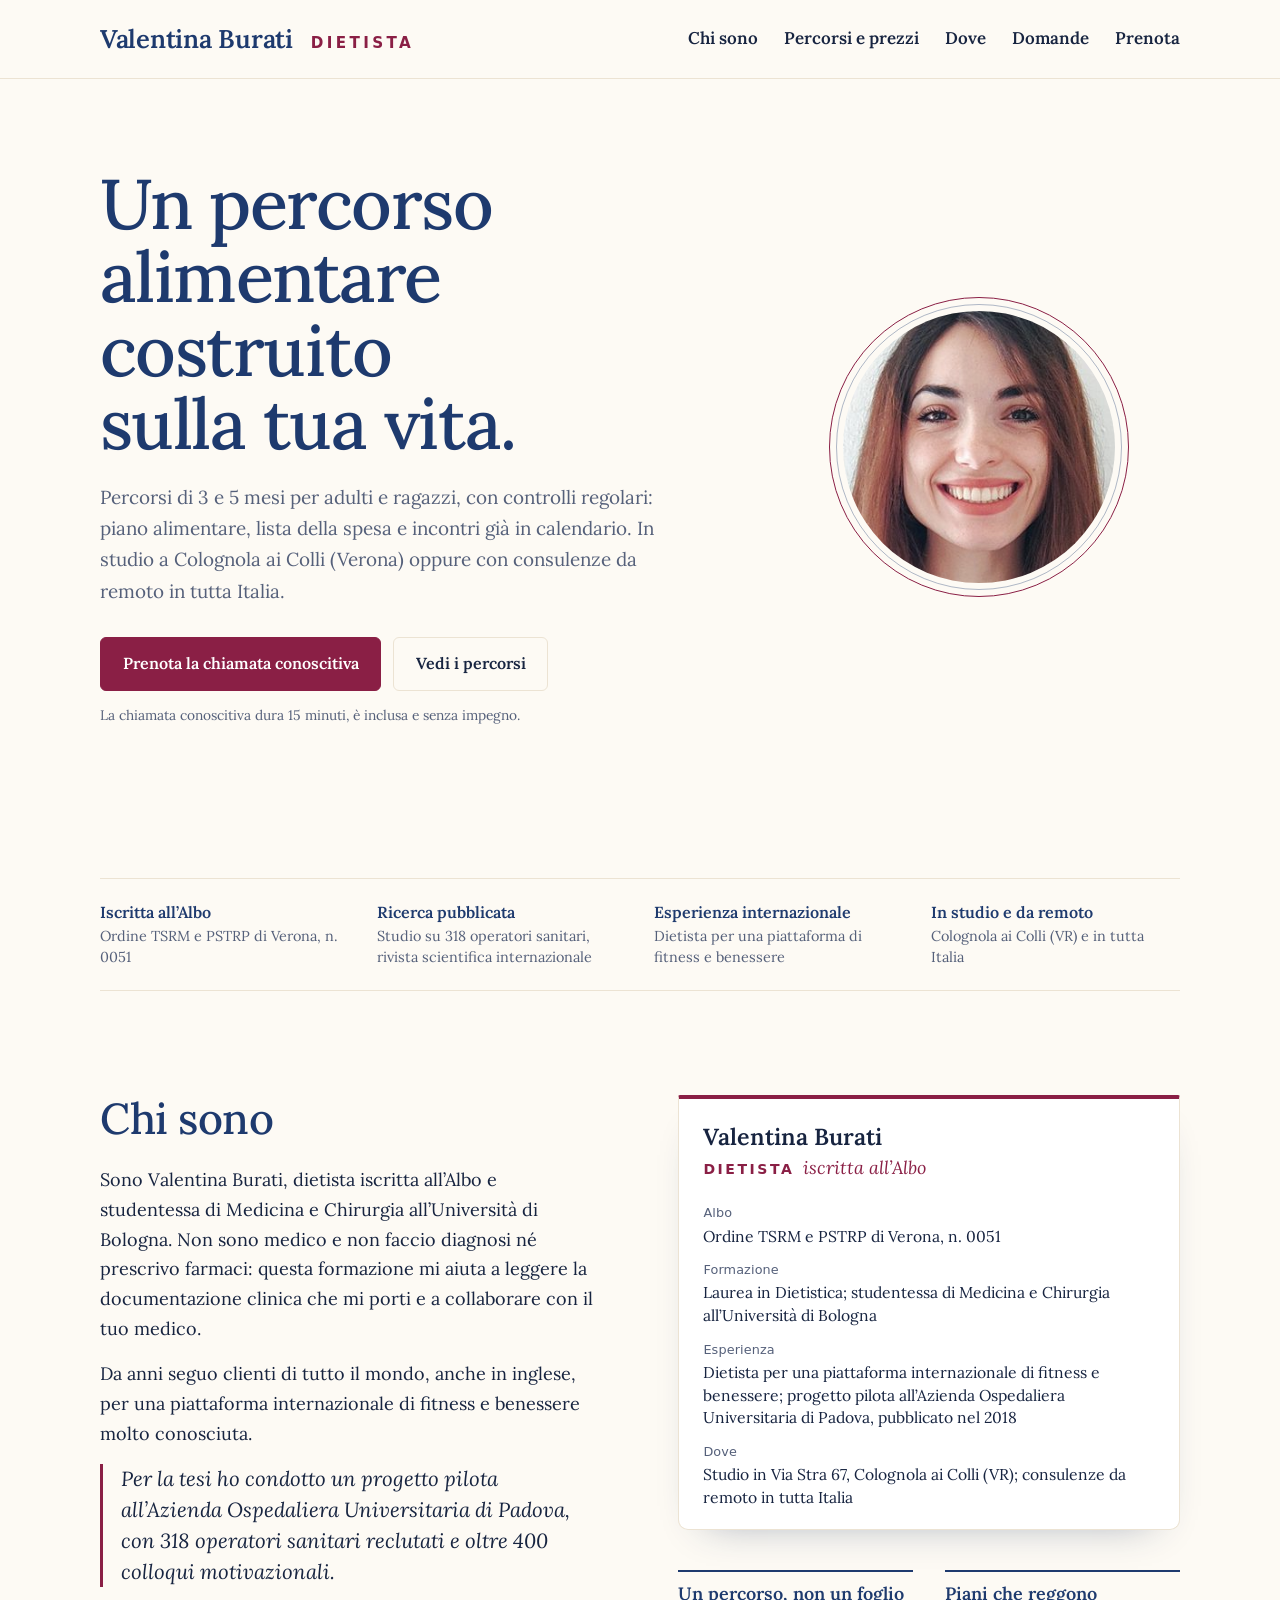
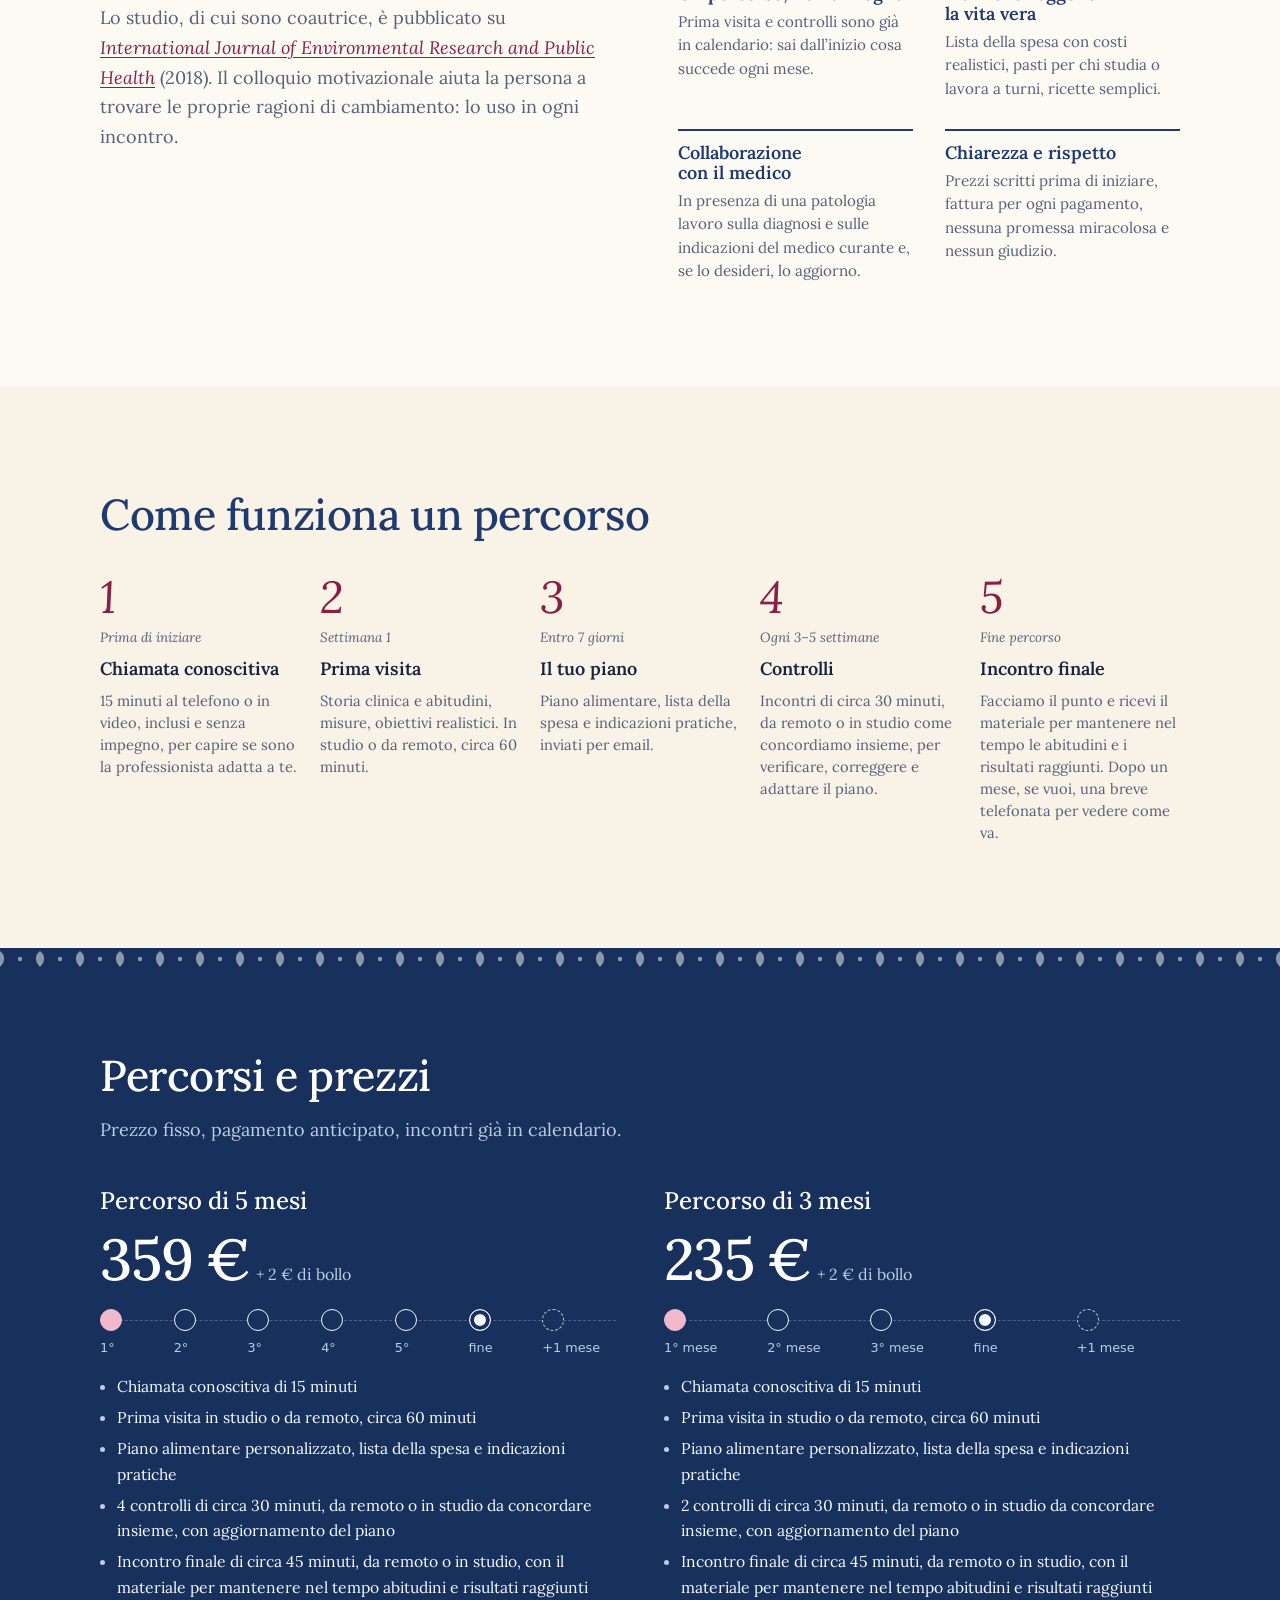
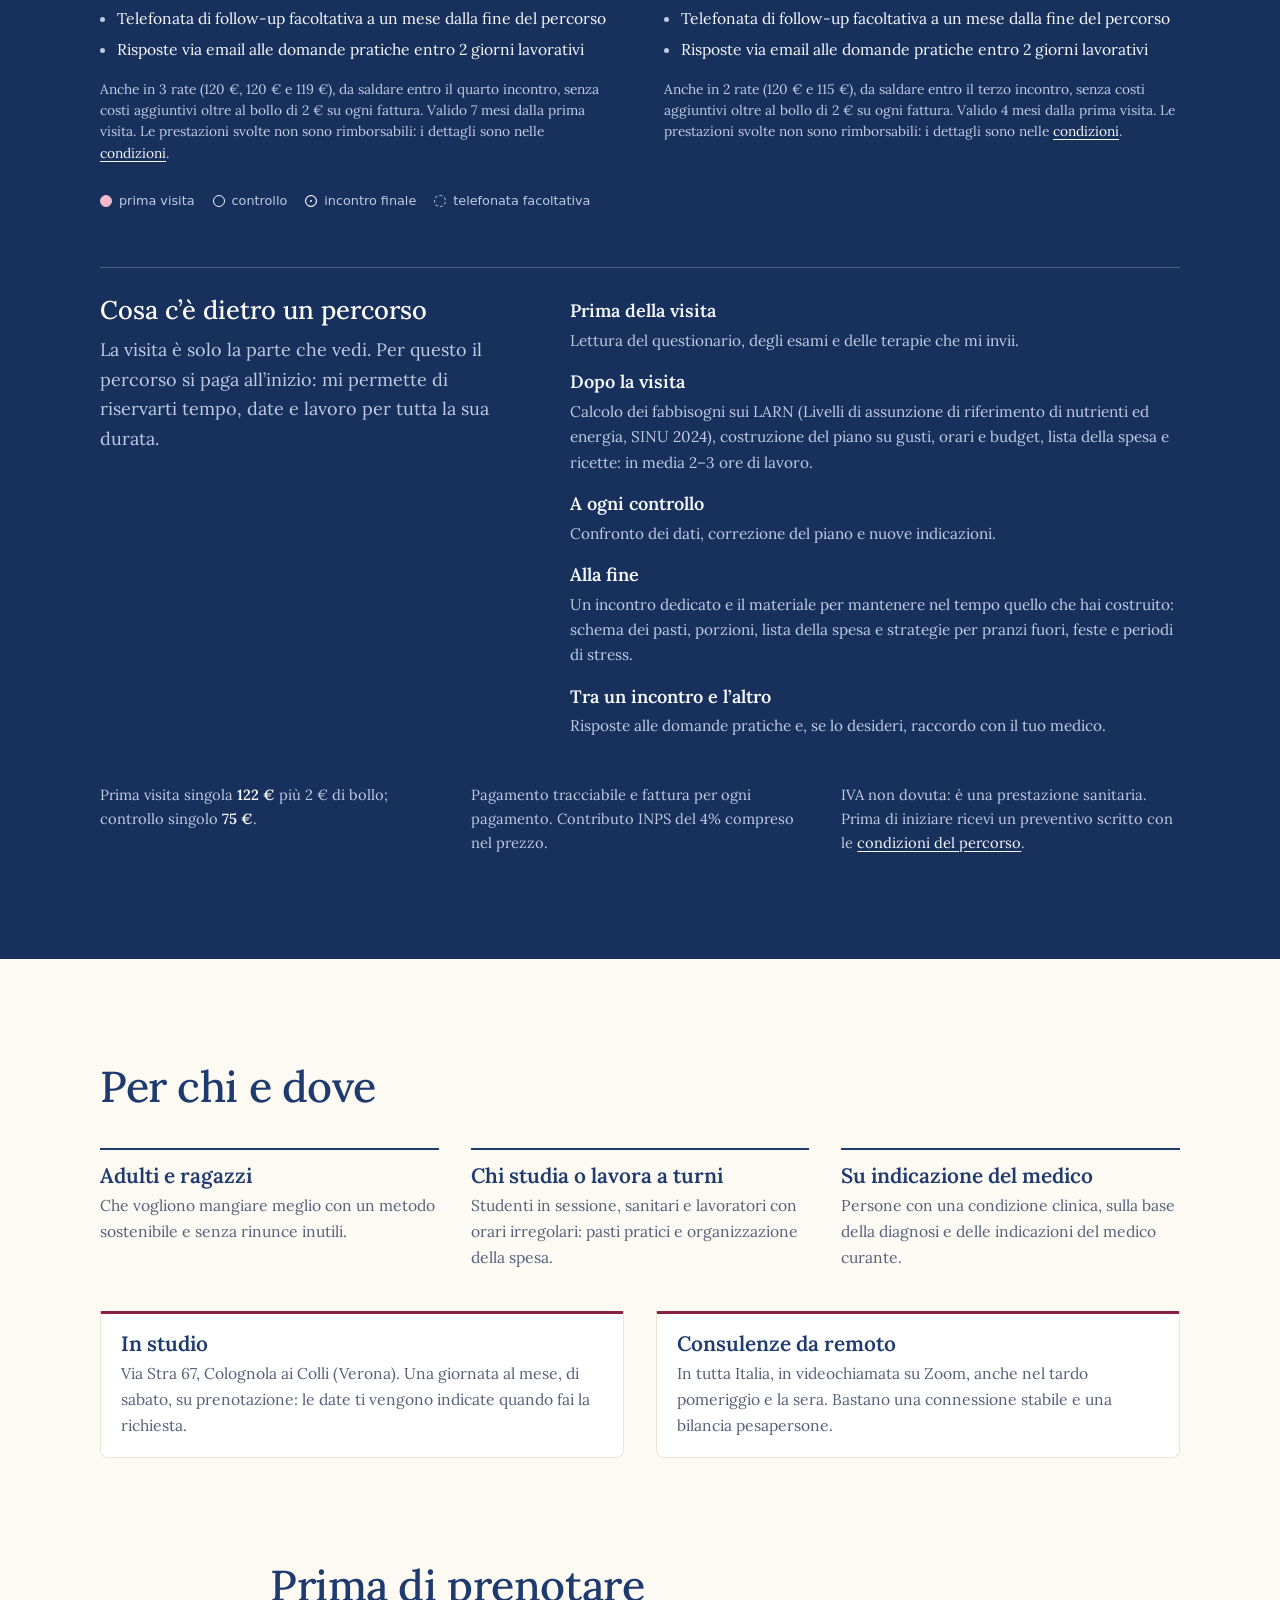
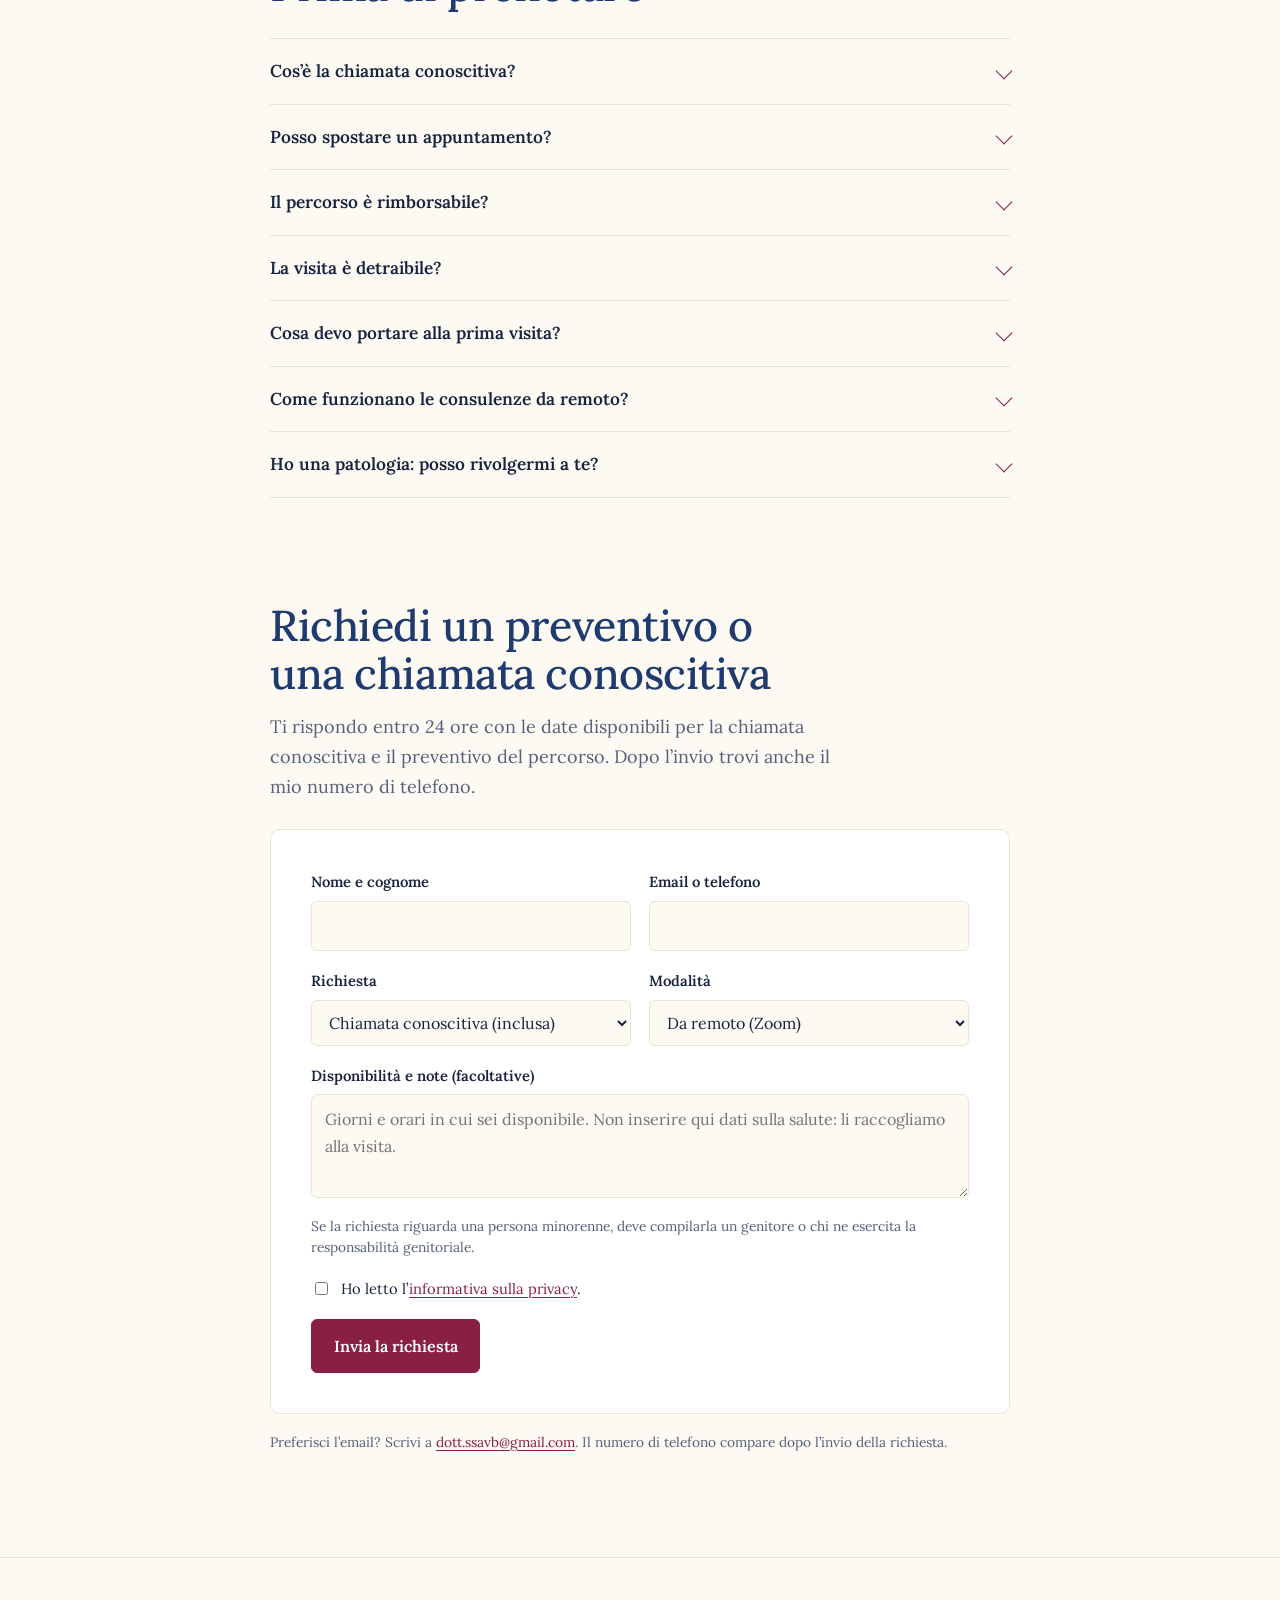
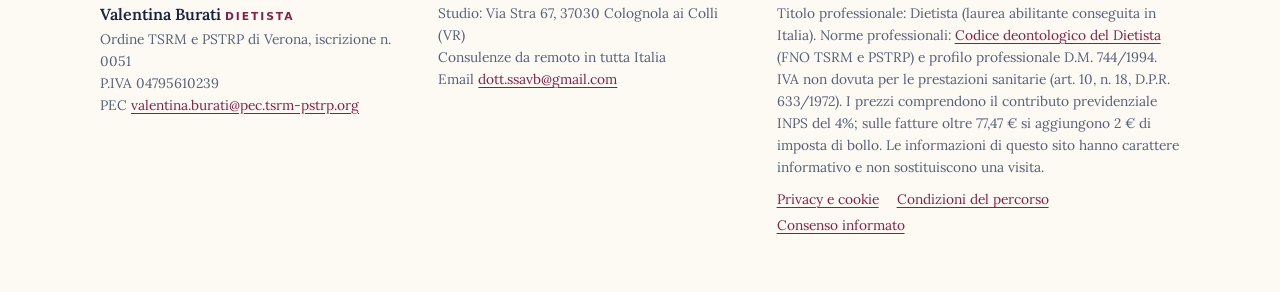
==== index.html @ 5ec54e99 "Pagamento a rate: 2 rate (3 mesi) entro il 3° incontro, 3 rate (5 mesi) entro il 4° Co-Authored-By: " ====
<!doctype html>
<html lang="it">
<head>
<meta charset="utf-8">
<meta name="viewport" content="width=device-width, initial-scale=1, viewport-fit=cover">
<title>Dietista a Verona e online – Valentina Burati</title>
<link rel="icon" href="img/favicon.svg" type="image/svg+xml">
<link rel="canonical" href="https://valentinaburati.com/">
<meta property="og:type" content="website">
<meta property="og:locale" content="it_IT">
<meta property="og:title" content="Valentina Burati, dietista">
<meta property="og:description" content="Percorsi nutrizionali di 3 e 5 mesi, in studio a Colognola ai Colli (VR) e consulenze da remoto in tutta Italia.">
<meta property="og:url" content="https://valentinaburati.com/">
<meta property="og:image" content="https://valentinaburati.com/img/anteprima.png">
<meta name="twitter:card" content="summary_large_image">
<meta name="theme-color" content="#17305C">
<script type="application/ld+json">{"@context":"https://schema.org","@type":"MedicalBusiness","name":"Valentina Burati, dietista","medicalSpecialty":"DietNutrition","url":"https://valentinaburati.com/","email":"dott.ssavb@gmail.com","address":{"@type":"PostalAddress","streetAddress":"Via Stra 67","postalCode":"37030","addressLocality":"Colognola ai Colli","addressRegion":"VR","addressCountry":"IT"},"areaServed":"IT","founder":{"@type":"Person","name":"Valentina Burati","jobTitle":"Dietista","hasCredential":"Iscrizione all'Albo dei Dietisti, Ordine TSRM e PSTRP di Verona n. 0051"},"makesOffer":[{"@type":"Offer","name":"Percorso nutrizionale di 3 mesi","price":"235","priceCurrency":"EUR"},{"@type":"Offer","name":"Percorso nutrizionale di 5 mesi","price":"359","priceCurrency":"EUR"}]}</script>
<meta name="description" content="Valentina Burati, dietista iscritta all’Albo. Percorsi nutrizionali di 3 e 5 mesi, in studio a Colognola ai Colli (VR) e consulenze da remoto in tutta Italia.">
<link rel="preload" href="fonts/lora.woff" as="font" type="font/woff" crossorigin>
<style>
/* Identità: «radicchio di Verona». Porcellana fredda, inchiostro verde-nero, un rosso radicchio come unico accento.
   Una sola famiglia (Lora, ospitata sul sito: nessuna chiamata a servizi esterni). Il momento memorabile è il calendario dei percorsi. */
@font-face{font-family:"Lora";src:url("fonts/lora.woff") format("woff");font-weight:400 700;font-style:normal;font-display:swap}
@font-face{font-family:"Lora";src:url("fonts/lora-italic.woff") format("woff");font-weight:400 700;font-style:italic;font-display:swap}
:root{
  --paper:#FDFAF4; --alt:#F8F2E7; --surface:#FFFFFF; --ink:#172440; --muted:#55607A; --line:#ECE3D3;
  --blu:#1E3A6E; --blu-deep:#17305C; --radicchio:#8A1F45; --radicchio-deep:#6B1535; --vena:#F7E9EF; --foglia:#56744F;
  --on-deep:#F4F7FC; --on-deep-muted:#BFCBE2; --deep-line:rgba(244,247,252,.24); --rosa:#F2B8CC;
  --serif:"Lora","Iowan Old Style","Palatino Linotype",Georgia,serif;
  --ui:system-ui,-apple-system,"Segoe UI",sans-serif;
}
@media (prefers-color-scheme:dark){:root:not([data-theme="light"]){--paper:#0F1626;--alt:#141D30;--surface:#18223A;--ink:#E9EEF7;--muted:#A7B2C8;--line:#27334D;--blu:#9DB7E6;--blu-deep:#122347;--radicchio:#E79AB6;--radicchio-deep:#F2B8CC;--vena:#2B1A27;--foglia:#9DBB96;color-scheme:dark}}
:root[data-theme="dark"]{--paper:#0F1626;--alt:#141D30;--surface:#18223A;--ink:#E9EEF7;--muted:#A7B2C8;--line:#27334D;--blu:#9DB7E6;--blu-deep:#122347;--radicchio:#E79AB6;--radicchio-deep:#F2B8CC;--vena:#2B1A27;--foglia:#9DBB96;color-scheme:dark}
*{box-sizing:border-box}
html{-webkit-text-size-adjust:100%}
body{margin:0;background:var(--paper);color:var(--ink);font-family:var(--serif);font-size:18px;line-height:1.65;font-variant-numeric:oldstyle-nums proportional-nums}
.wrap{max-width:1120px;margin:0 auto;padding-left:max(20px,env(safe-area-inset-left,0px));padding-right:max(20px,env(safe-area-inset-right,0px))}
h1,h2,h3{color:var(--blu);font-weight:500;line-height:1.12;margin:0;text-wrap:balance;letter-spacing:-.01em}
h1{font-size:clamp(2.5rem,6.2vw,4.4rem);line-height:1.04;letter-spacing:-.022em}
h2{font-size:clamp(1.85rem,3.8vw,2.7rem)}
h3{font-size:1.3rem;font-weight:600;letter-spacing:0}
p{margin:0}
a{color:var(--radicchio);text-decoration-thickness:1px;text-underline-offset:3px}
.muted{color:var(--muted)}.small{font-size:.86rem;line-height:1.55}
.lining{font-variant-numeric:lining-nums tabular-nums}
section{padding-block:clamp(56px,9vw,104px)}
.intro{max-width:36rem;margin-top:14px;color:var(--muted)}
:focus-visible{outline:2px solid var(--radicchio);outline-offset:3px;border-radius:2px}

/* pulsanti */
.btn{display:inline-flex;align-items:center;justify-content:center;font:inherit;font-size:1rem;font-weight:600;border-radius:6px;padding:.8rem 1.35rem;border:1.5px solid var(--radicchio);background:var(--radicchio);color:#fff;text-decoration:none;cursor:pointer;transition:background .15s}
.btn:hover{background:var(--radicchio-deep);border-color:var(--radicchio-deep)}
.btn.quiet{background:transparent;color:var(--ink);border-color:var(--line)}
.btn.quiet:hover{border-color:var(--ink);background:transparent}
@media (prefers-color-scheme:dark){:root:not([data-theme="light"]) .btn:not(.quiet){color:#2C0E19}}
:root[data-theme="dark"] .btn:not(.quiet){color:#2C0E19}
[hidden]{display:none!important}
.skip{position:absolute;left:12px;top:-60px;z-index:10;background:var(--blu);color:#fff;padding:.5rem .9rem;border-radius:6px}
.skip:focus{top:12px}

/* testata */
header.top{position:sticky;top:0;z-index:5;background:color-mix(in srgb,var(--paper) 94%,transparent);backdrop-filter:blur(8px);border-bottom:1px solid var(--line)}
.top .wrap{display:flex;align-items:center;justify-content:space-between;gap:10px 28px;padding-block:18px;flex-wrap:wrap}
.brand{text-decoration:none;color:var(--blu);font-size:1.6rem;font-weight:600;letter-spacing:-.01em;display:inline-flex;align-items:baseline;flex-wrap:wrap;gap:0 .7em}
.brand span{font-family:var(--ui);font-size:.95rem;font-weight:700;letter-spacing:.22em;color:var(--radicchio)}
nav.menu{display:flex;gap:6px 26px;flex-wrap:wrap;font-size:1.06rem;font-weight:600}
nav.menu a{color:var(--ink);text-decoration:none}
nav.menu a:hover{color:var(--radicchio);text-decoration:underline}

/* apertura */
.hero{display:grid;grid-template-columns:minmax(0,1.35fr) minmax(0,.9fr);gap:clamp(32px,6vw,80px);align-items:center;padding-top:clamp(40px,7vw,88px)}
.hero .lead{font-size:1.18rem;color:var(--muted);max-width:33em;margin-top:22px}
.hero .ctas{display:flex;gap:12px;flex-wrap:wrap;margin-top:30px}
.hero .note{margin-top:14px}
.portrait{margin:0;justify-self:center;width:min(100%,300px);position:relative;padding:14px}
.portrait::before{content:"";position:absolute;inset:0;border:1px solid var(--radicchio);border-radius:50%}
.portrait::after{content:"";position:absolute;inset:7px;border:1px solid color-mix(in srgb,var(--blu) 35%,transparent);border-radius:50%;pointer-events:none}
.portrait img{position:relative;display:block;width:100%;height:auto;aspect-ratio:1;object-fit:cover;border-radius:50%;background:var(--alt);filter:saturate(.92) contrast(1.02)}
.portrait figcaption{text-align:center;margin-top:14px;font-size:.85rem;font-style:italic;color:var(--muted)}
@media (max-width:900px){.portrait{order:-1;width:min(60%,220px);margin-top:28px;padding:10px}}
.creds{list-style:none;margin:clamp(28px,4vw,48px) 0 0;padding:22px 0;border-top:1px solid var(--line);border-bottom:1px solid var(--line);display:grid;grid-template-columns:repeat(4,minmax(0,1fr));gap:18px 28px}
.creds li{font-size:.9rem;color:var(--muted);line-height:1.45}
.creds b{display:block;color:var(--blu);font-weight:600;font-size:1rem;margin-bottom:2px}
.alt{background:var(--alt)}
.letterhead{background:var(--surface);border:1px solid var(--line);border-top:4px solid var(--radicchio);border-radius:2px 2px 10px 10px;padding:24px 24px 20px;box-shadow:0 18px 40px -28px rgba(23,48,92,.45)}
.letterhead .who{font-size:1.45rem;font-weight:600;line-height:1.2}
.letterhead .role{font-style:italic;color:var(--radicchio);margin-top:2px}
.caps{font-family:var(--ui);font-style:normal;font-size:.78em;font-weight:600;letter-spacing:.18em;margin-right:.25em}
.letterhead dl{margin:20px 0 0;display:grid;gap:12px}
.letterhead dt{font-size:.8rem;color:var(--muted);font-family:var(--ui);letter-spacing:.01em}
.letterhead dd{margin:1px 0 0;font-size:.98rem;line-height:1.45}

/* chi sono */
.about{display:grid;grid-template-columns:minmax(0,1fr) minmax(0,1fr);gap:clamp(32px,6vw,80px);align-items:start}
.about .text{display:grid;gap:16px;max-width:36rem}
.about .text h2{margin-bottom:6px}
.pull{font-size:1.28rem;line-height:1.5;font-style:italic;color:var(--ink);border-left:3px solid var(--radicchio);padding-left:18px}
.side{display:grid;gap:40px;align-content:start}
.reasons{display:grid;grid-template-columns:1fr 1fr;gap:28px 32px}
.reasons div{border-top:2px solid var(--blu);padding-top:12px}
.reasons h3{font-size:1.12rem;margin-bottom:6px}
.reasons p{font-size:.95rem;color:var(--muted);line-height:1.55}

/* tappe: è una sequenza reale, quindi numerata */
.steps{list-style:none;margin:36px 0 0;padding:0;display:grid;grid-template-columns:repeat(5,minmax(0,1fr));gap:20px;counter-reset:s}
.steps li{counter-increment:s;display:grid;gap:6px;align-content:start}
.steps li::before{content:counter(s);font-size:2.8rem;line-height:1;color:var(--radicchio);font-weight:400;font-style:italic}
.steps .when{font-size:.84rem;color:var(--muted);font-style:italic}
.steps b{font-size:1.12rem;font-weight:600}
.steps p{font-size:.92rem;color:var(--muted);line-height:1.5}

/* percorsi: fascia radicchio */
.band{background:var(--blu-deep);color:var(--on-deep);position:relative}
.band::before{content:"";position:absolute;left:0;right:0;top:0;height:22px;background:url("img/bordo.svg") repeat-x center/40px 22px;opacity:.55}
.band .intro,.band .muted{color:var(--on-deep-muted)}
.band h2,.band h3{color:#fff}
.band a{color:var(--on-deep)}
.plans{display:grid;grid-template-columns:1fr 1fr;gap:clamp(20px,4vw,48px);margin-top:44px}
.plan{display:grid;gap:16px;align-content:start;min-width:0}
.plan h3{font-size:1.5rem;font-weight:500}
.price{font-size:clamp(2.8rem,6vw,3.6rem);line-height:1;font-weight:500;letter-spacing:-.02em;font-variant-numeric:lining-nums}
.price{color:#fff}
.price small{font-size:1rem;font-weight:400;color:var(--on-deep-muted);letter-spacing:0;margin-left:6px}
.plan ul{margin:0;padding-left:1.1em;display:grid;gap:5px;font-size:.98rem}
.plan ul li::marker{color:var(--on-deep-muted)}
.plan .terms{font-size:.86rem;color:var(--on-deep-muted);line-height:1.55}
/* calendario del percorso */
.cal{list-style:none;margin:4px 0 0;padding:0;display:grid;grid-auto-flow:column;grid-auto-columns:minmax(0,1fr);position:relative}
.cal::before{content:"";position:absolute;left:0;right:0;top:11px;border-top:1px dashed var(--deep-line)}
.cal li{position:relative;display:grid;gap:6px;justify-items:start;font-size:.8rem;color:var(--on-deep-muted);font-family:var(--ui)}
.cal .dot{width:22px;height:22px;border-radius:50%;border:1.5px solid var(--on-deep);background:var(--blu-deep);position:relative;z-index:1}
.cal .first .dot{background:var(--rosa);border-color:var(--rosa)}
.cal .free .dot{border-style:dotted;opacity:.6}
.legend{display:flex;flex-wrap:wrap;gap:6px 18px;font-size:.8rem;color:var(--on-deep-muted);font-family:var(--ui);margin-top:26px}
.legend span{display:inline-flex;align-items:center;gap:7px}
.legend i{width:12px;height:12px;border-radius:50%;border:1.5px solid var(--on-deep);display:inline-block}
.legend i.f{background:var(--rosa);border-color:var(--rosa)}
.legend i.e,.cal .end .dot{background:var(--on-deep);border-color:var(--on-deep);box-shadow:inset 0 0 0 4px var(--blu-deep)}
.legend i.t,.cal .follow .dot{border-style:dashed;opacity:.75}
.behind{margin-top:56px;padding-top:28px;border-top:1px solid var(--deep-line);display:grid;grid-template-columns:minmax(0,.8fr) minmax(0,1.2fr);gap:clamp(20px,5vw,64px)}
.behind h3{font-size:1.6rem;font-weight:500}
.behind dl{margin:0;display:grid;gap:14px}
.behind dt{font-weight:600}
.behind dd{margin:2px 0 0;color:var(--on-deep-muted);font-size:.96rem}
.facts{margin-top:44px;display:grid;grid-template-columns:repeat(3,minmax(0,1fr));gap:14px 32px;font-size:.92rem;color:var(--on-deep-muted)}
.facts b{color:var(--on-deep);font-weight:600;font-variant-numeric:lining-nums}

/* per chi, dove */
.cols3{display:grid;grid-template-columns:repeat(3,minmax(0,1fr));gap:32px;margin-top:36px}
.cols3 div,.where div{border-top:2px solid var(--blu);padding-top:14px}
.cols3 h3,.where h3{margin-bottom:6px}
.cols3 p,.where p{color:var(--muted);font-size:.98rem}
.where{display:grid;grid-template-columns:1fr 1fr;gap:32px;margin-top:40px}
.where div{background:var(--surface);border:1px solid var(--line);border-top:3px solid var(--radicchio);padding:18px 20px;border-radius:2px 2px 8px 8px}

/* domande */
.narrow{max-width:780px}
.faq{margin-top:28px;border-top:1px solid var(--line)}
details{border-bottom:1px solid var(--line)}
summary{cursor:pointer;list-style:none;display:flex;justify-content:space-between;gap:16px;padding-block:18px;font-size:1.08rem;font-weight:600}
summary::-webkit-details-marker{display:none}
summary::after{content:"";flex:none;width:11px;height:11px;margin-top:.45em;border-right:1.5px solid var(--radicchio);border-bottom:1.5px solid var(--radicchio);transform:rotate(45deg);transition:transform .2s}
details[open] summary::after{transform:rotate(225deg)}
details p{padding-bottom:20px;color:var(--muted);max-width:64ch}

/* modulo */
.booking{background:var(--surface);border:1px solid var(--line);border-radius:10px;padding:clamp(22px,4vw,40px);margin-top:28px}
form{display:grid;grid-template-columns:1fr 1fr;gap:18px}
label{display:grid;gap:6px;font-size:.92rem;font-weight:600}
input,select,textarea{font:inherit;font-size:1rem;font-weight:400;color:var(--ink);background:var(--paper);border:1px solid var(--line);border-radius:6px;padding:.7rem .8rem;width:100%}
input:focus,select:focus,textarea:focus{border-color:var(--radicchio);outline:2px solid color-mix(in srgb,var(--radicchio) 30%,transparent);outline-offset:0}
.full{grid-column:1/-1}
.check{display:flex;gap:10px;align-items:flex-start;font-weight:400}
.check input{width:auto;margin-top:.35em;accent-color:var(--radicchio)}
.msg{border-radius:8px;padding:16px 18px;display:grid;gap:6px;margin-top:18px}
.msg.ok{background:color-mix(in srgb,var(--foglia) 14%,var(--surface))}
.msg.ko{background:var(--vena)}
.contact-line{margin-top:18px}

/* piede */
footer{border-top:1px solid var(--line);padding-block:44px 56px;font-size:.86rem;line-height:1.6;color:var(--muted)}
footer .cols{display:grid;grid-template-columns:1fr 1fr 1.3fr;gap:28px}
footer b{color:var(--ink);font-weight:600;font-size:1rem}
footer ul{list-style:none;margin:10px 0 0;padding:0;display:flex;flex-wrap:wrap;gap:4px 18px}

@media (max-width:900px){.hero,.about,.behind{grid-template-columns:1fr}.steps{grid-template-columns:repeat(2,minmax(0,1fr));row-gap:28px}.cols3{grid-template-columns:1fr}.facts{grid-template-columns:1fr}footer .cols{grid-template-columns:1fr}}
@media (max-width:640px){.plan+.plan{border-top:1px solid var(--deep-line);padding-top:32px}body{font-size:17px}.plans,.where,.reasons,form{grid-template-columns:1fr}.steps{grid-template-columns:1fr}nav.menu{gap:4px 18px;font-size:1rem}.brand{font-size:1.4rem}.brand span{font-size:.85rem}}
.cta-bar{display:none}
@media (max-width:640px){.cta-bar{display:block;position:fixed;left:12px;right:12px;bottom:calc(12px + env(safe-area-inset-bottom,0px));z-index:6;text-align:center;background:var(--radicchio);color:#fff;text-decoration:none;font-weight:600;padding:.85rem 1rem;border-radius:8px;box-shadow:0 10px 30px -10px rgba(23,48,92,.55);transform:translateY(160%);transition:transform .25s}
.cta-bar.on{transform:none}footer{padding-bottom:110px}}
@media (max-width:900px){.creds{grid-template-columns:1fr 1fr}}
@media (prefers-reduced-motion:no-preference){html{scroll-behavior:smooth}}
</style>
</head>
<body>
<a class="skip" href="#inizio">Vai al contenuto</a>

<header class="top"><div class="wrap">
  <a class="brand" href="#inizio">Valentina Burati<span>DIETISTA</span></a>
  <nav class="menu" aria-label="Menu principale"><a href="#chi-sono">Chi sono</a><a href="#percorsi">Percorsi e prezzi</a><a href="#dove">Dove</a><a href="#domande">Domande</a><a href="#prenota">Prenota</a></nav>
</div></header>

<main id="inizio">
<section style="padding-top:0"><div class="wrap hero">
  <div>
    <h1>Un percorso alimentare costruito sulla tua vita.</h1>
    <p class="lead">Percorsi di 3 e 5 mesi per adulti e ragazzi, con controlli regolari: piano alimentare, lista della spesa e incontri già in calendario. In studio a Colognola ai Colli (Verona) oppure con consulenze da remoto in tutta Italia.</p>
    <div class="ctas"><a class="btn" href="#prenota">Prenota la chiamata conoscitiva</a><a class="btn quiet" href="#percorsi">Vedi i percorsi</a></div>
    <p class="note small muted">La chiamata conoscitiva dura 15 minuti, è inclusa e senza impegno.</p>
  </div>
  <figure class="portrait"><img src="img/valentina.jpg" srcset="img/valentina-small.jpg 300w, img/valentina.jpg 560w" sizes="(max-width:900px) 220px, 300px" alt="Ritratto di Valentina Burati, dietista" width="560" height="560" fetchpriority="high"></figure>
</div></section>

<div class="wrap"><ul class="creds" aria-label="In breve">
  <li><b>Iscritta all’Albo</b>Ordine TSRM e PSTRP di Verona, n. 0051</li>
  <li><b>Ricerca pubblicata</b>Studio su 318 operatori sanitari, rivista scientifica internazionale</li>
  <li><b>Esperienza internazionale</b>Dietista per una piattaforma di fitness e benessere</li>
  <li><b>In studio e da remoto</b>Colognola ai Colli (VR) e in tutta Italia</li>
</ul></div>

<section id="chi-sono"><div class="wrap about">
  <div class="text">
    <h2>Chi sono</h2>
    <p>Sono Valentina Burati, dietista iscritta all’Albo e studentessa di Medicina e Chirurgia all’Università di Bologna. Non sono medico e non faccio diagnosi né prescrivo farmaci: questa formazione mi aiuta a leggere la documentazione clinica che mi porti e a collaborare con il tuo medico.</p>
    <p>Da anni seguo clienti di tutto il mondo, anche in inglese, per una piattaforma internazionale di fitness e benessere molto conosciuta.</p>
    <p class="pull">Per la tesi ho condotto un progetto pilota all’Azienda Ospedaliera Universitaria di Padova, con 318 operatori sanitari reclutati e oltre 400 colloqui motivazionali.</p>
    <p class="muted">Lo studio, di cui sono coautrice, è pubblicato su <a href="https://doi.org/10.3390/ijerph15092053" rel="noopener"><i>International Journal of Environmental Research and Public Health</i></a> (2018). Il colloquio motivazionale aiuta la persona a trovare le proprie ragioni di cambiamento: lo uso in ogni incontro.</p>
  </div>
  <div class="side">
<aside class="letterhead" aria-label="Dati professionali">
    <p class="who">Valentina Burati</p>
    <p class="role"><span class="caps">DIETISTA</span> iscritta all’Albo</p>
    <dl>
      <div><dt>Albo</dt><dd>Ordine TSRM e PSTRP di Verona, n. 0051</dd></div>
      <div><dt>Formazione</dt><dd>Laurea in Dietistica; studentessa di Medicina e Chirurgia all’Università di Bologna</dd></div>
      <div><dt>Esperienza</dt><dd>Dietista per una piattaforma internazionale di fitness e benessere; progetto pilota all’Azienda Ospedaliera Universitaria di Padova, pubblicato nel 2018</dd></div>
      <div><dt>Dove</dt><dd>Studio in Via Stra 67, Colognola ai Colli (VR); consulenze da remoto in tutta Italia</dd></div>
    </dl>
  </aside>

  <div class="reasons">
    <div><h3>Un percorso, non un foglio</h3><p>Prima visita e controlli sono già in calendario: sai dall’inizio cosa succede ogni mese.</p></div>
    <div><h3>Piani che reggono la vita vera</h3><p>Lista della spesa con costi realistici, pasti per chi studia o lavora a turni, ricette semplici.</p></div>
    <div><h3>Collaborazione con il medico</h3><p>In presenza di una patologia lavoro sulla diagnosi e sulle indicazioni del medico curante e, se lo desideri, lo aggiorno.</p></div>
    <div><h3>Chiarezza e rispetto</h3><p>Prezzi scritti prima di iniziare, fattura per ogni pagamento, nessuna promessa miracolosa e nessun giudizio.</p></div>
  </div>
  </div>
</div></section>

<section class="alt"><div class="wrap">
  <h2>Come funziona un percorso</h2>
  <ol class="steps">
    <li><span class="when">Prima di iniziare</span><b>Chiamata conoscitiva</b><p>15 minuti al telefono o in video, inclusi e senza impegno, per capire se sono la professionista adatta a te.</p></li>
    <li><span class="when">Settimana 1</span><b>Prima visita</b><p>Storia clinica e abitudini, misure, obiettivi realistici. In studio o da remoto, circa 60 minuti.</p></li>
    <li><span class="when">Entro 7 giorni</span><b>Il tuo piano</b><p>Piano alimentare, lista della spesa e indicazioni pratiche, inviati per email.</p></li>
    <li><span class="when">Ogni 3–5 settimane</span><b>Controlli</b><p>Incontri di circa 30 minuti, da remoto o in studio come concordiamo insieme, per verificare, correggere e adattare il piano.</p></li>
    <li><span class="when">Fine percorso</span><b>Incontro finale</b><p>Facciamo il punto e ricevi il materiale per mantenere nel tempo le abitudini e i risultati raggiunti. Dopo un mese, se vuoi, una breve telefonata per vedere come va.</p></li>
  </ol>
</div></section>

<section id="percorsi" class="band"><div class="wrap">
  <h2>Percorsi e prezzi</h2>
  <p class="intro">Prezzo fisso, pagamento anticipato, incontri già in calendario.</p>
  <div class="plans">
    <article class="plan" aria-labelledby="p5">
      <h3 id="p5">Percorso di 5 mesi</h3>
      <p class="price">359 €<small>+ 2 € di bollo</small></p>
      <ol class="cal" aria-label="Calendario del percorso di 5 mesi: prima visita nel primo mese, un controllo al mese per quattro mesi, incontro finale e telefonata facoltativa un mese dopo">
        <li class="first"><span class="dot"></span>1°</li>
        <li><span class="dot"></span>2°</li>
        <li><span class="dot"></span>3°</li>
        <li><span class="dot"></span>4°</li>
        <li><span class="dot"></span>5°</li>
        <li class="end"><span class="dot"></span>fine</li>
        <li class="follow"><span class="dot"></span>+1 mese</li>
      </ol>
      <ul>
        <li>Chiamata conoscitiva di 15 minuti</li>
        <li>Prima visita in studio o da remoto, circa 60 minuti</li>
        <li>Piano alimentare personalizzato, lista della spesa e indicazioni pratiche</li>
        <li>4 controlli di circa 30 minuti, da remoto o in studio da concordare insieme, con aggiornamento del piano</li>
        <li>Incontro finale di circa 45 minuti, da remoto o in studio, con il materiale per mantenere nel tempo abitudini e risultati raggiunti</li>
        <li>Telefonata di follow-up facoltativa a un mese dalla fine del percorso</li>
        <li>Risposte via email alle domande pratiche entro 2 giorni lavorativi</li>
      </ul>
      <p class="terms">Anche in 3 rate (120 €, 120 € e 119 €), da saldare entro il quarto incontro, senza costi aggiuntivi oltre al bollo di 2 € su ogni fattura. Valido 7 mesi dalla prima visita. Le prestazioni svolte non sono rimborsabili: i dettagli sono nelle <a href="condizioni.html">condizioni</a>.</p>
    </article>
    <article class="plan" aria-labelledby="p3">
      <h3 id="p3">Percorso di 3 mesi</h3>
      <p class="price">235 €<small>+ 2 € di bollo</small></p>
      <ol class="cal" aria-label="Calendario del percorso di 3 mesi: prima visita nel primo mese, un controllo nel secondo e uno nel terzo, incontro finale e telefonata facoltativa un mese dopo">
        <li class="first"><span class="dot"></span>1° mese</li>
        <li><span class="dot"></span>2° mese</li>
        <li><span class="dot"></span>3° mese</li>
        <li class="end"><span class="dot"></span>fine</li>
        <li class="follow"><span class="dot"></span>+1 mese</li>
      </ol>
      <ul>
        <li>Chiamata conoscitiva di 15 minuti</li>
        <li>Prima visita in studio o da remoto, circa 60 minuti</li>
        <li>Piano alimentare personalizzato, lista della spesa e indicazioni pratiche</li>
        <li>2 controlli di circa 30 minuti, da remoto o in studio da concordare insieme, con aggiornamento del piano</li>
        <li>Incontro finale di circa 45 minuti, da remoto o in studio, con il materiale per mantenere nel tempo abitudini e risultati raggiunti</li>
        <li>Telefonata di follow-up facoltativa a un mese dalla fine del percorso</li>
        <li>Risposte via email alle domande pratiche entro 2 giorni lavorativi</li>
      </ul>
      <p class="terms">Anche in 2 rate (120 € e 115 €), da saldare entro il terzo incontro, senza costi aggiuntivi oltre al bollo di 2 € su ogni fattura. Valido 4 mesi dalla prima visita. Le prestazioni svolte non sono rimborsabili: i dettagli sono nelle <a href="condizioni.html">condizioni</a>.</p>
    </article>
  </div>
  <p class="legend" aria-hidden="true"><span><i class="f"></i>prima visita</span><span><i></i>controllo</span><span><i class="e"></i>incontro finale</span><span><i class="t"></i>telefonata facoltativa</span></p>

  <div class="behind">
    <div>
      <h3>Cosa c’è dietro un percorso</h3>
      <p class="muted" style="margin-top:10px">La visita è solo la parte che vedi. Per questo il percorso si paga all’inizio: mi permette di riservarti tempo, date e lavoro per tutta la sua durata.</p>
    </div>
    <dl>
      <div><dt>Prima della visita</dt><dd>Lettura del questionario, degli esami e delle terapie che mi invii.</dd></div>
      <div><dt>Dopo la visita</dt><dd>Calcolo dei fabbisogni sui LARN (Livelli di assunzione di riferimento di nutrienti ed energia, SINU 2024), costruzione del piano su gusti, orari e budget, lista della spesa e ricette: in media 2–3 ore di lavoro.</dd></div>
      <div><dt>A ogni controllo</dt><dd>Confronto dei dati, correzione del piano e nuove indicazioni.</dd></div>
      <div><dt>Alla fine</dt><dd>Un incontro dedicato e il materiale per mantenere nel tempo quello che hai costruito: schema dei pasti, porzioni, lista della spesa e strategie per pranzi fuori, feste e periodi di stress.</dd></div>
      <div><dt>Tra un incontro e l’altro</dt><dd>Risposte alle domande pratiche e, se lo desideri, raccordo con il tuo medico.</dd></div>
    </dl>
  </div>

  <div class="facts">
    <p>Prima visita singola <b>122 €</b> più 2 € di bollo; controllo singolo <b>75 €</b>.</p>
    <p>Pagamento tracciabile e fattura per ogni pagamento. Contributo INPS del 4% compreso nel prezzo.</p>
    <p>IVA non dovuta: è una prestazione sanitaria. Prima di iniziare ricevi un preventivo scritto con le <a href="condizioni.html">condizioni del percorso</a>.</p>
  </div>
</div></section>

<section id="dove"><div class="wrap">
  <h2>Per chi e dove</h2>
  <div class="cols3">
    <div><h3>Adulti e ragazzi</h3><p>Che vogliono mangiare meglio con un metodo sostenibile e senza rinunce inutili.</p></div>
    <div><h3>Chi studia o lavora a turni</h3><p>Studenti in sessione, sanitari e lavoratori con orari irregolari: pasti pratici e organizzazione della spesa.</p></div>
    <div><h3>Su indicazione del medico</h3><p>Persone con una condizione clinica, sulla base della diagnosi e delle indicazioni del medico curante.</p></div>
  </div>
  <div class="where">
    <div><h3>In studio</h3><p>Via Stra 67, Colognola ai Colli (Verona). Una giornata al mese, di sabato, su prenotazione: le date ti vengono indicate quando fai la richiesta.</p></div>
    <div><h3>Consulenze da remoto</h3><p>In tutta Italia, in videochiamata su Zoom, anche nel tardo pomeriggio e la sera. Bastano una connessione stabile e una bilancia pesapersone.</p></div>
  </div>
</div></section>

<section id="domande" style="padding-top:0"><div class="wrap narrow">
  <h2>Prima di prenotare</h2>
  <div class="faq">
    <details><summary>Cos’è la chiamata conoscitiva?</summary><p>Una telefonata o videochiamata di circa 15 minuti, inclusa e senza impegno, prima di iniziare. Mi racconti cosa ti serve, ti spiego come lavoro e capiamo insieme se il percorso fa per te. Non è una visita: non vengono dati consigli personalizzati.</p></details>
    <details><summary>Posso spostare un appuntamento?</summary><p>Sì, gratuitamente fino a 72 ore prima per gli incontri in studio e fino a 48 ore prima per quelli su Zoom. Un incontro saltato senza preavviso si considera svolto.</p></details>
    <details><summary>Il percorso è rimborsabile?</summary><p>Le prestazioni già svolte non sono rimborsabili: la prima visita con l’elaborazione del piano, i controlli fatti, quelli disdetti senza il preavviso previsto (72 ore in studio, 48 su Zoom) e quelli non fissati entro il periodo di validità. Il prezzo del percorso è inferiore a quello delle visite singole perché è un impegno per tutta la durata: se lo interrompi, gli incontri svolti si contano al prezzo singolo (122 € la prima visita, 75 € ogni controllo) e ti rimborso solo la differenza. Per esempio, nel percorso di 3 mesi, dopo la sola prima visita ti restituisco 113 €; nel percorso di 5 mesi, 237 €. Tutti i casi sono nelle <a href="condizioni.html">condizioni</a> che firmi prima di iniziare.</p></details>
    <details><summary>La visita è detraibile?</summary><p>Ricevi sempre la fattura con pagamento tracciabile. Per la detraibilità nella dichiarazione dei redditi verifica i requisiti con il tuo CAF o commercialista.</p></details>
    <details><summary>Cosa devo portare alla prima visita?</summary><p>Esami del sangue recenti, eventuali referti e terapie in corso e, se vuoi, un diario di 3 giorni di ciò che mangi. Prima dell’incontro ricevi un breve questionario.</p></details>
    <details><summary>Come funzionano le consulenze da remoto?</summary><p>Ricevi un link Zoom per la videochiamata e il <a href="consenso.html">modulo di consenso informato</a>, che comprende la televisita. Il piano e i materiali arrivano per email.</p></details>
    <details><summary>Ho una patologia: posso rivolgermi a te?</summary><p>Sì, sulla base della diagnosi del medico. Ti chiederò la documentazione clinica e, se lo desideri, mi coordinerò con il tuo medico curante.</p></details>
  </div>
</div></section>

<section id="prenota" style="padding-top:0"><div class="wrap narrow">
  <h2>Richiedi un preventivo o una chiamata conoscitiva</h2>
  <p class="intro">Ti rispondo entro 24 ore con le date disponibili per la chiamata conoscitiva e il preventivo del percorso. Dopo l’invio trovi anche il mio numero di telefono.</p>
  <div class="booking">
  <form id="book" novalidate>
    <label for="f-name">Nome e cognome<input id="f-name" name="nome" autocomplete="name" required></label>
    <label for="f-contact">Email o telefono<input id="f-contact" name="contatto" autocomplete="email" required></label>
    <label for="f-plan">Richiesta<select id="f-plan" name="percorso"><option selected>Chiamata conoscitiva (inclusa)</option><option>Preventivo percorso 3 mesi</option><option>Preventivo percorso 5 mesi</option><option>Prima visita singola</option><option>Non so ancora</option></select></label>
    <label for="f-where">Modalità<select id="f-where" name="modalita"><option>Da remoto (Zoom)</option><option>In studio (Colognola ai Colli)</option><option>Indifferente</option></select></label>
    <label class="full" for="f-msg">Disponibilità e note (facoltative)<textarea id="f-msg" name="note" rows="3" placeholder="Giorni e orari in cui sei disponibile. Non inserire qui dati sulla salute: li raccogliamo alla visita."></textarea></label>
    <p class="small muted full">Se la richiesta riguarda una persona minorenne, deve compilarla un genitore o chi ne esercita la responsabilità genitoriale.</p>
    <label class="check full" for="f-privacy"><input type="checkbox" id="f-privacy" required> <span>Ho letto l’<a href="privacy.html" target="_blank" rel="noopener">informativa sulla privacy</a>.</span></label>
    <input type="checkbox" name="botcheck" id="f-hp" tabindex="-1" autocomplete="off" style="position:absolute;left:-5000px" aria-hidden="true">
    <p id="err" class="small full" hidden style="color:var(--radicchio)">Inserisci nome e un recapito e conferma di aver letto l’informativa.</p>
    <div class="full"><button class="btn" type="submit" id="f-send">Invia la richiesta</button></div>
  </form>
  <div id="out" class="msg ok" hidden>
    <b>Richiesta inviata.</b>
    <p class="small">Ti rispondo entro 24 ore all’indirizzo o al numero che hai indicato.</p>
    <p id="phone-line" class="small"></p>
  </div>
  <div id="fail" class="msg ko" hidden role="alert">
    <b>La richiesta non è partita dal sito.</b>
    <p class="small" id="fail-why">Puoi inviarla subito via email: il messaggio è già compilato con i dati che hai inserito.</p>
    <p><a class="btn" id="mailto" href="mailto:dott.ssavb@gmail.com">Invia la richiesta via email</a></p>
  </div>
  </div>
  <p class="small muted contact-line">Preferisci l’email? Scrivi a <a href="mailto:dott.ssavb@gmail.com">dott.ssavb@gmail.com</a>. Il numero di telefono compare dopo l’invio della richiesta.</p>
</div></section>
</main>
<a class="cta-bar" id="ctabar" href="#prenota">Prenota la chiamata conoscitiva</a>

<footer><div class="wrap cols">
  <div><b>Valentina Burati</b> <span class="caps" style="color:var(--radicchio)">DIETISTA</span><br>Ordine TSRM e PSTRP di Verona, iscrizione n. 0051<br>P.IVA 04795610239<br>PEC <a href="mailto:valentina.burati@pec.tsrm-pstrp.org">valentina.burati@pec.tsrm-pstrp.org</a></div>
  <div>Studio: Via Stra 67, 37030 Colognola ai Colli (VR)<br>Consulenze da remoto in tutta Italia<br>Email <a href="mailto:dott.ssavb@gmail.com">dott.ssavb@gmail.com</a></div>
  <div>Titolo professionale: Dietista (laurea abilitante conseguita in Italia). Norme professionali: <a href="https://tsrm-pstrp.org/wp-content/uploads/2025/02/CD_Dietista.pdf" rel="noopener">Codice deontologico del Dietista</a> (FNO TSRM e PSTRP) e profilo professionale D.M. 744/1994. IVA non dovuta per le prestazioni sanitarie (art. 10, n. 18, D.P.R. 633/1972). I prezzi comprendono il contributo previdenziale INPS del 4%; sulle fatture oltre 77,47 € si aggiungono 2 € di imposta di bollo. Le informazioni di questo sito hanno carattere informativo e non sostituiscono una visita.
    <ul><li><a href="privacy.html">Privacy e cookie</a></li><li><a href="condizioni.html">Condizioni del percorso</a></li><li><a href="consenso.html">Consenso informato</a></li></ul></div>
</div></footer>

<script>
(function(){
  /* Numero di telefono mostrato solo dopo l'invio del modulo (codificato per ridurre la raccolta automatica). */
  var PH="MzQwIDY2MCA3OTU5";
  var f=document.getElementById("book"),out=document.getElementById("out"),fail=document.getElementById("fail"),err=document.getElementById("err"),send=document.getElementById("f-send");
  f.addEventListener("submit",function(e){e.preventDefault();
    var n=document.getElementById("f-name").value.trim(),c=document.getElementById("f-contact").value.trim(),p=document.getElementById("f-privacy").checked;
    if(!n||!c||!p){err.hidden=false;return}err.hidden=true;fail.hidden=true;
    if(document.getElementById("f-hp").checked)return;
    send.disabled=true;send.textContent="Invio in corso…";
    var data={nome:n,contatto:c,richiesta:document.getElementById("f-plan").value,modalita:document.getElementById("f-where").value,note:document.getElementById("f-msg").value.trim()||"—",_subject:"Nuova richiesta dal sito: "+document.getElementById("f-plan").value,_template:"table",_captcha:"false"};
    var payload={access_key:"d3288490-e478-432a-9268-5c45e151e95c",subject:data._subject,from_name:"Sito Valentina Burati",nome:n,contatto:c,richiesta:data.richiesta,modalita:data.modalita,note:data.note};
    if(/@/.test(c))payload.replyto=c;
    fetch("https://api.web3forms.com/submit",{method:"POST",headers:{"Content-Type":"application/json","Accept":"application/json"},body:JSON.stringify(payload)})
      .then(function(r){return r.json().catch(function(){return {}}).then(function(j){if(!r.ok||String(j.success)==="false")throw new Error(j.message||"http");return j})})
      .then(function(){f.hidden=true;out.hidden=false;var num=PH?atob(PH):"";document.getElementById("phone-line").textContent=num?"Se preferisci, puoi chiamarmi al "+num+".":"";out.scrollIntoView({block:"nearest"})})
      .catch(function(e){var body="Nome: "+n+"\nRecapito: "+c+"\nRichiesta: "+data.richiesta+"\nModalità: "+data.modalita+"\nNote: "+data.note+"\n\nHo letto l'informativa sulla privacy.";
        document.getElementById("mailto").href="mailto:dott.ssavb@gmail.com?subject="+encodeURIComponent(data._subject)+"&body="+encodeURIComponent(body);
        if(window.console)console.warn("Invio modulo non riuscito:",e&&e.message);
        fail.hidden=false;send.disabled=false;send.textContent="Invia la richiesta";fail.scrollIntoView({block:"nearest"})});});
})();
(function(){var b=document.getElementById("ctabar"),hero=document.querySelector(".hero .ctas"),form=document.getElementById("prenota");if(!b||!("IntersectionObserver" in window))return;var past=false,atForm=false;function u(){b.classList.toggle("on",past&&!atForm)}new IntersectionObserver(function(e){past=!e[0].isIntersecting&&e[0].boundingClientRect.top<0;u()}).observe(hero);new IntersectionObserver(function(e){atForm=e[0].isIntersecting;u()}).observe(form)})();
</script>
</body>
</html>
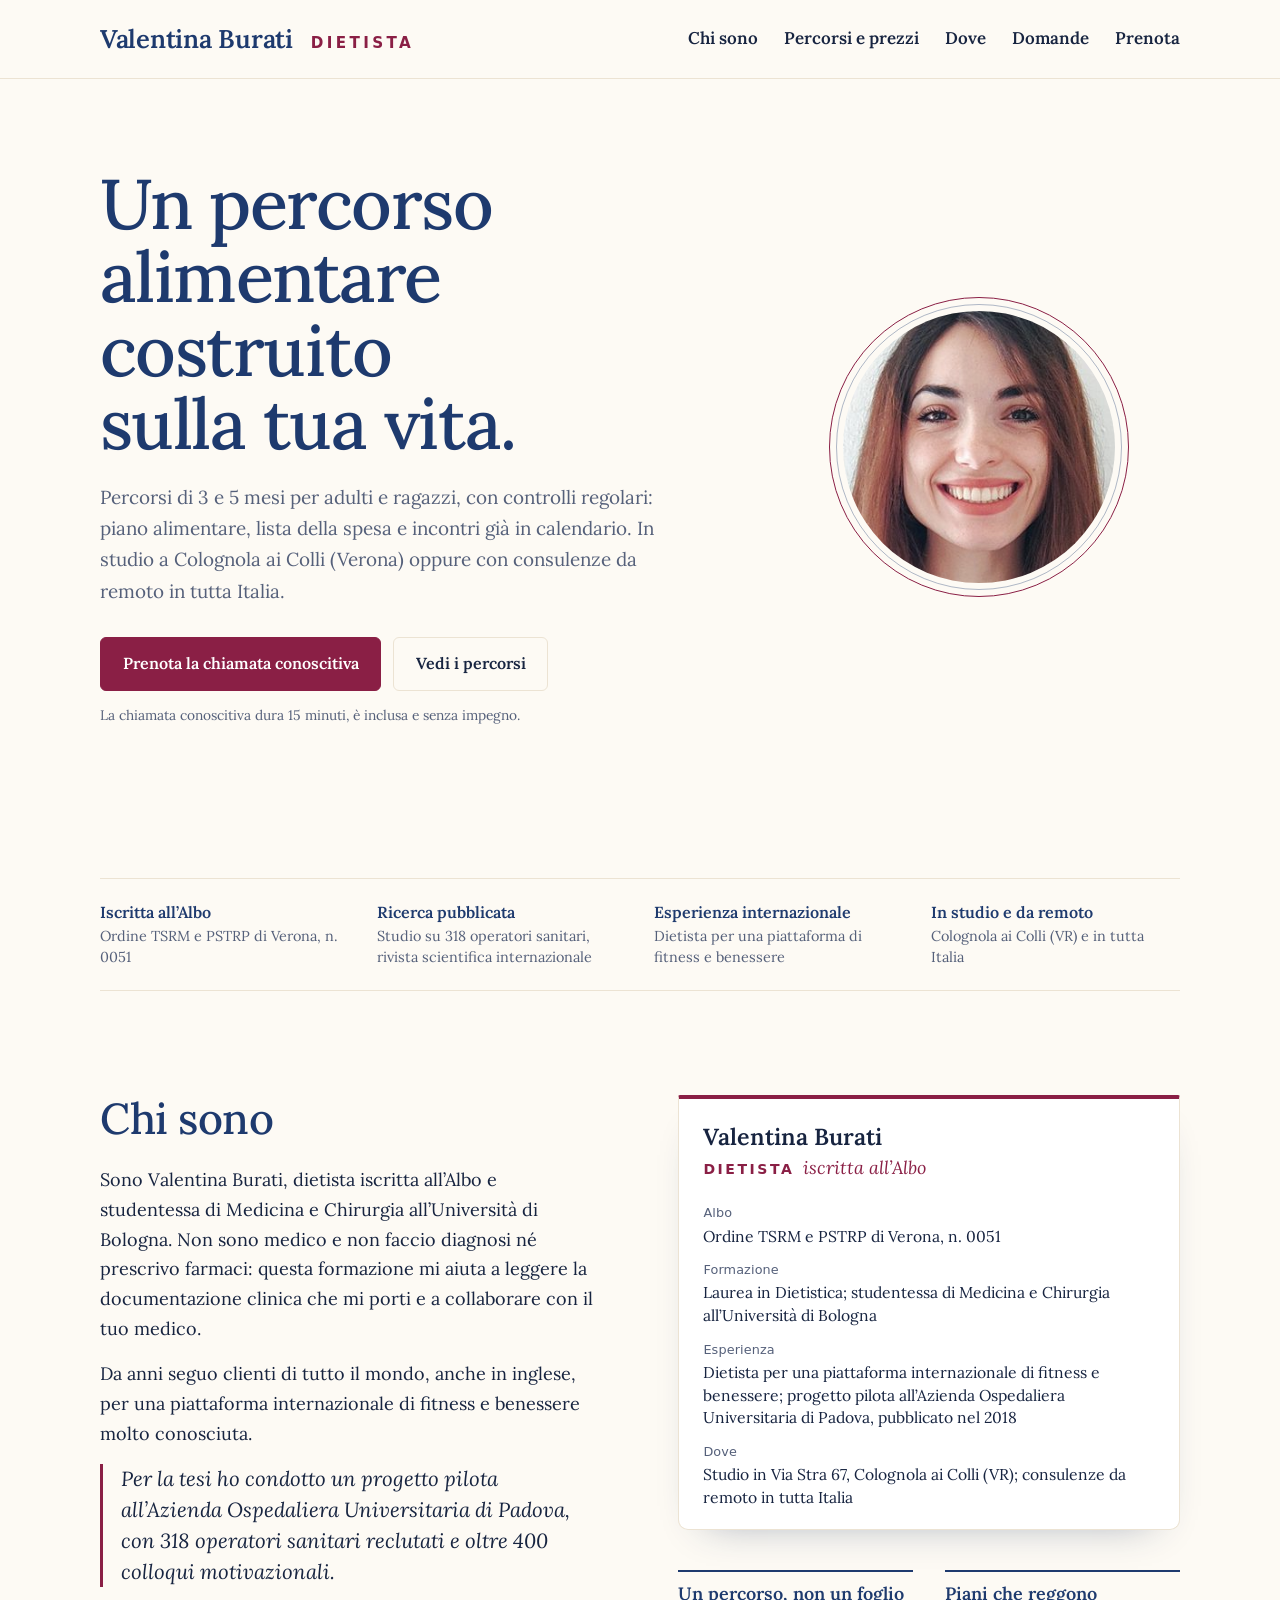
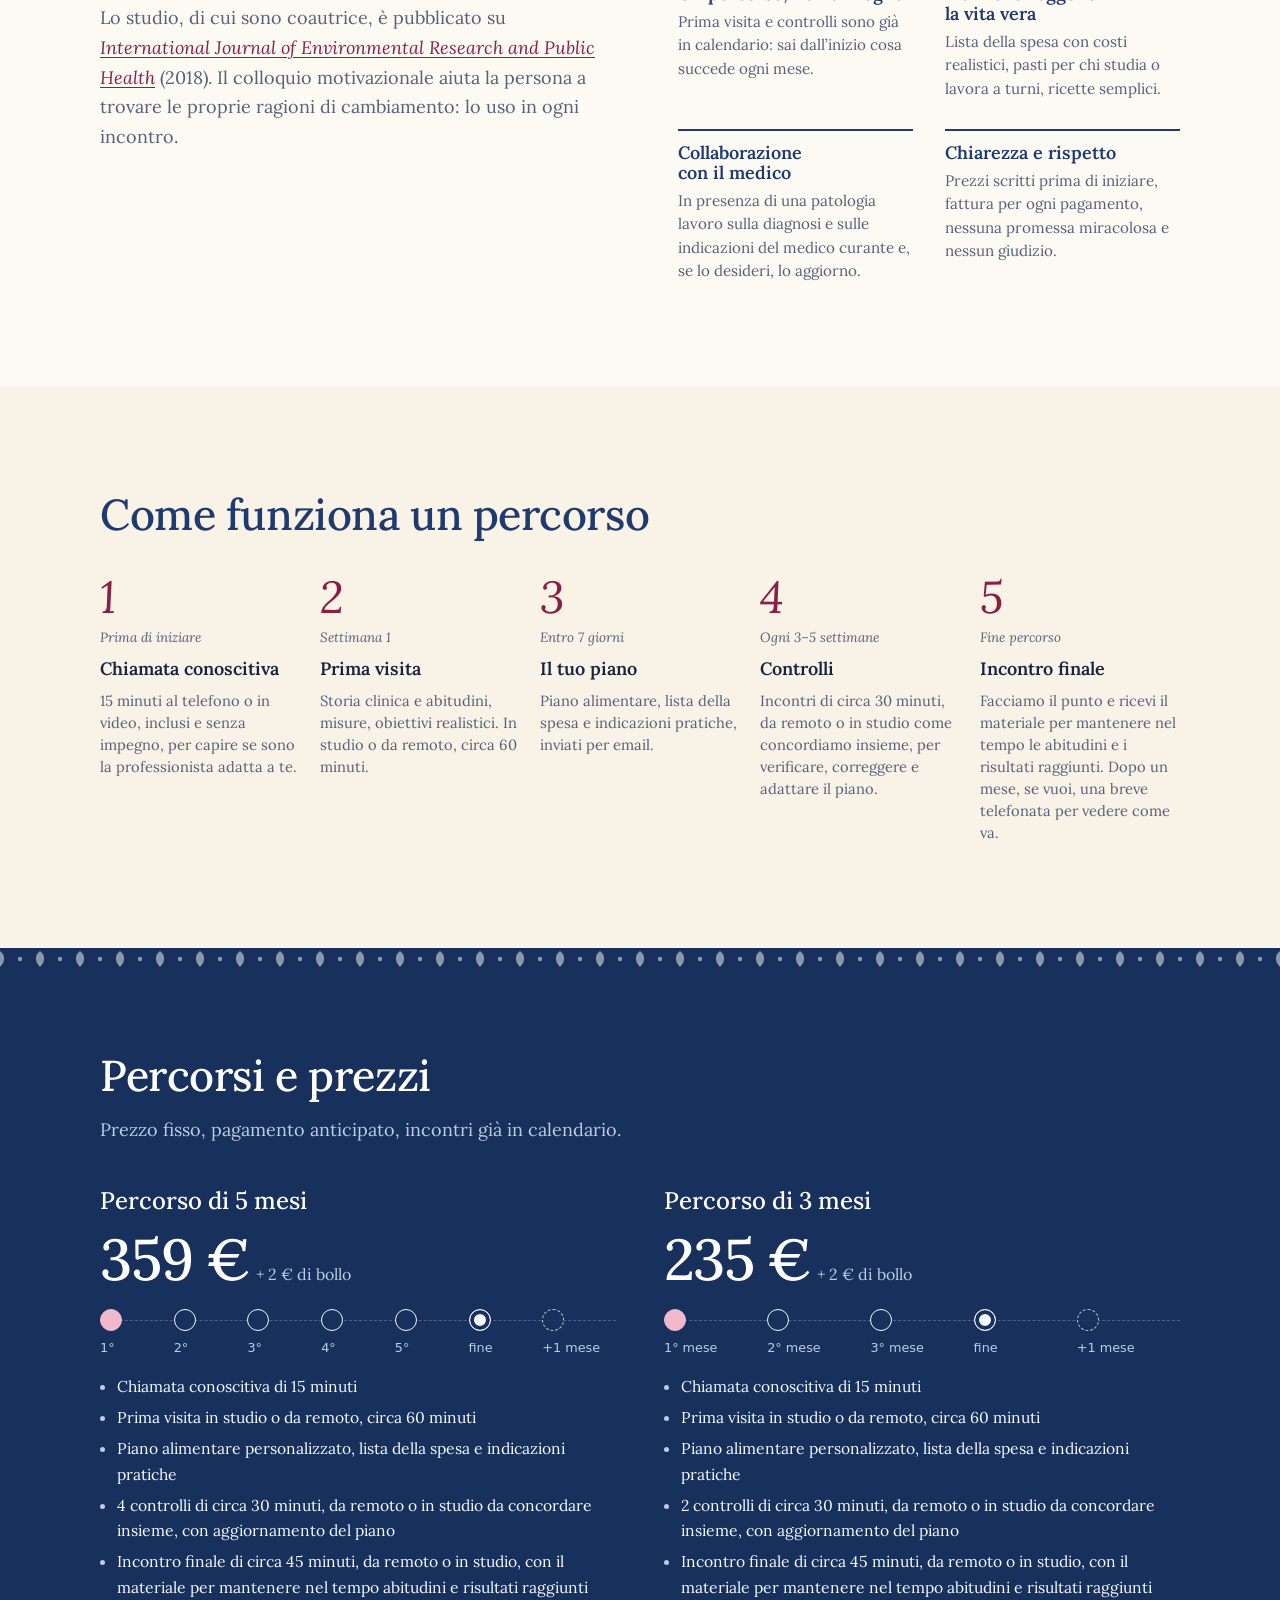
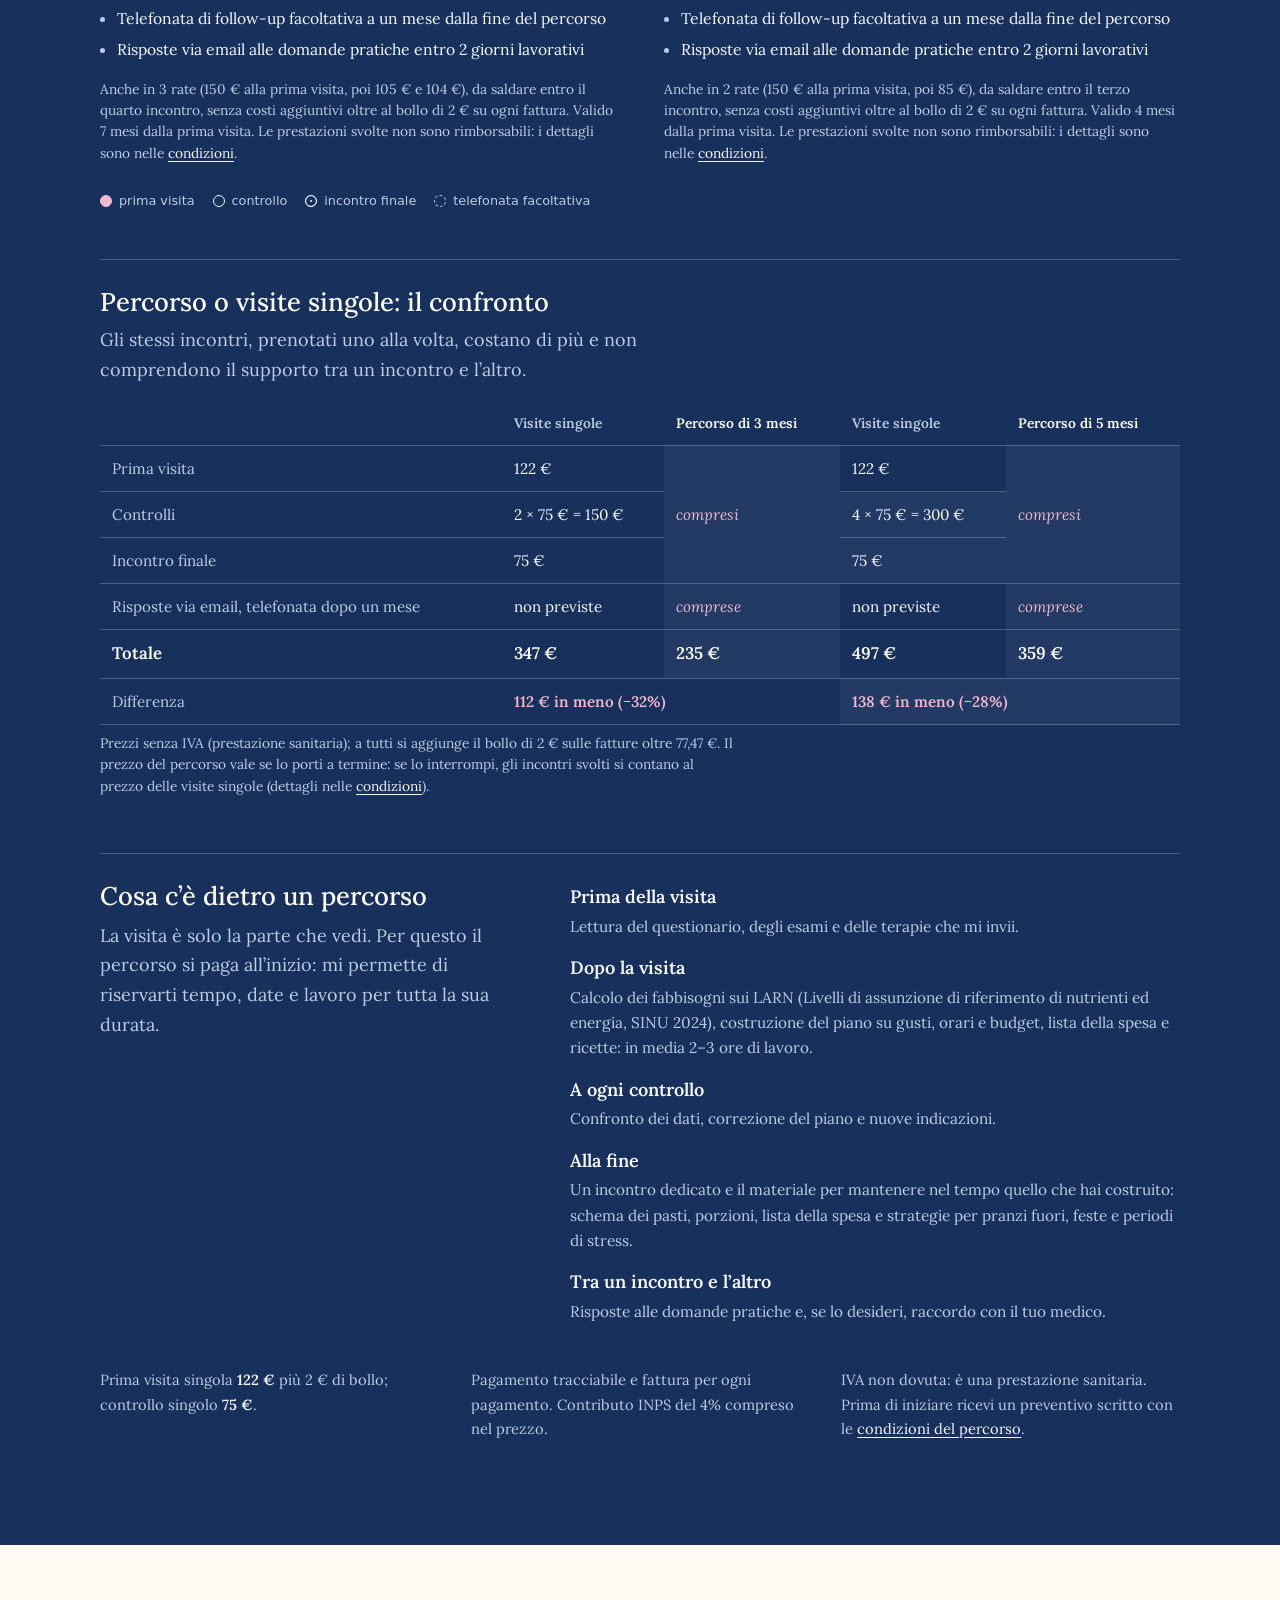
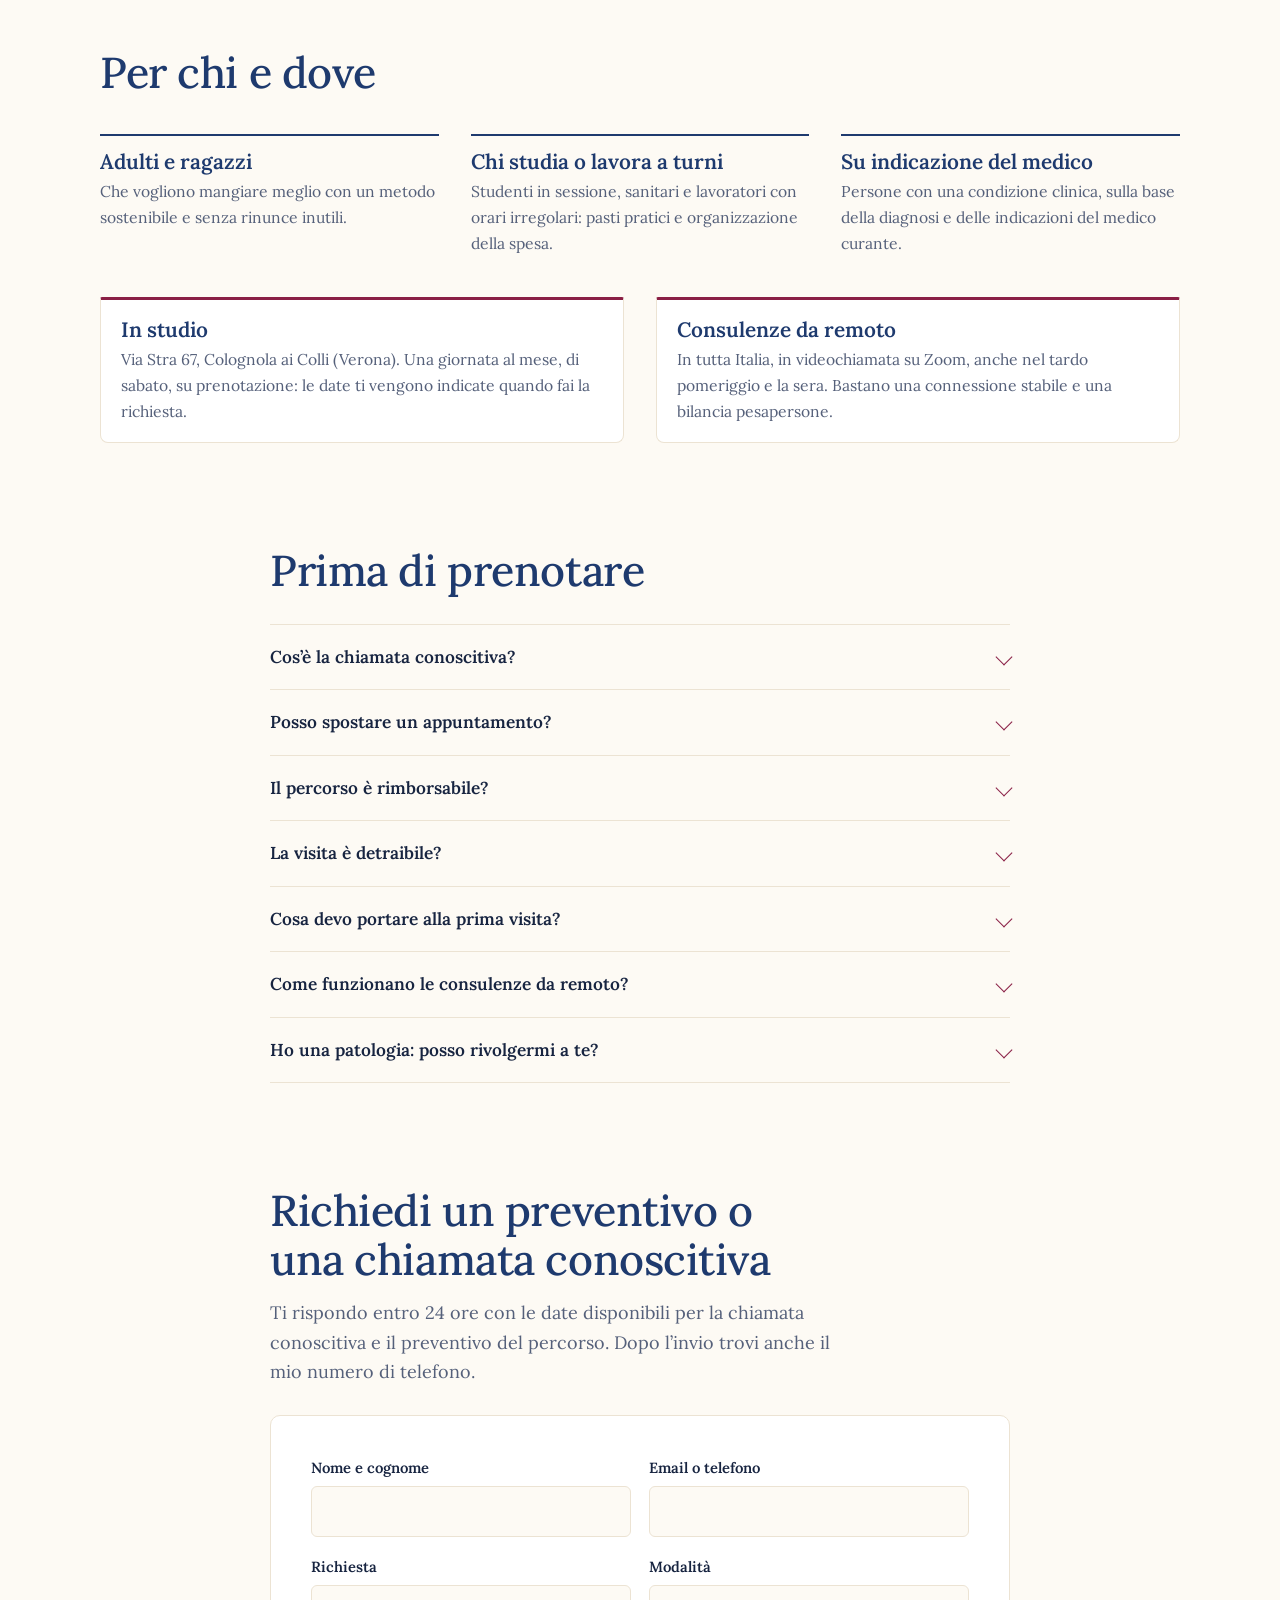
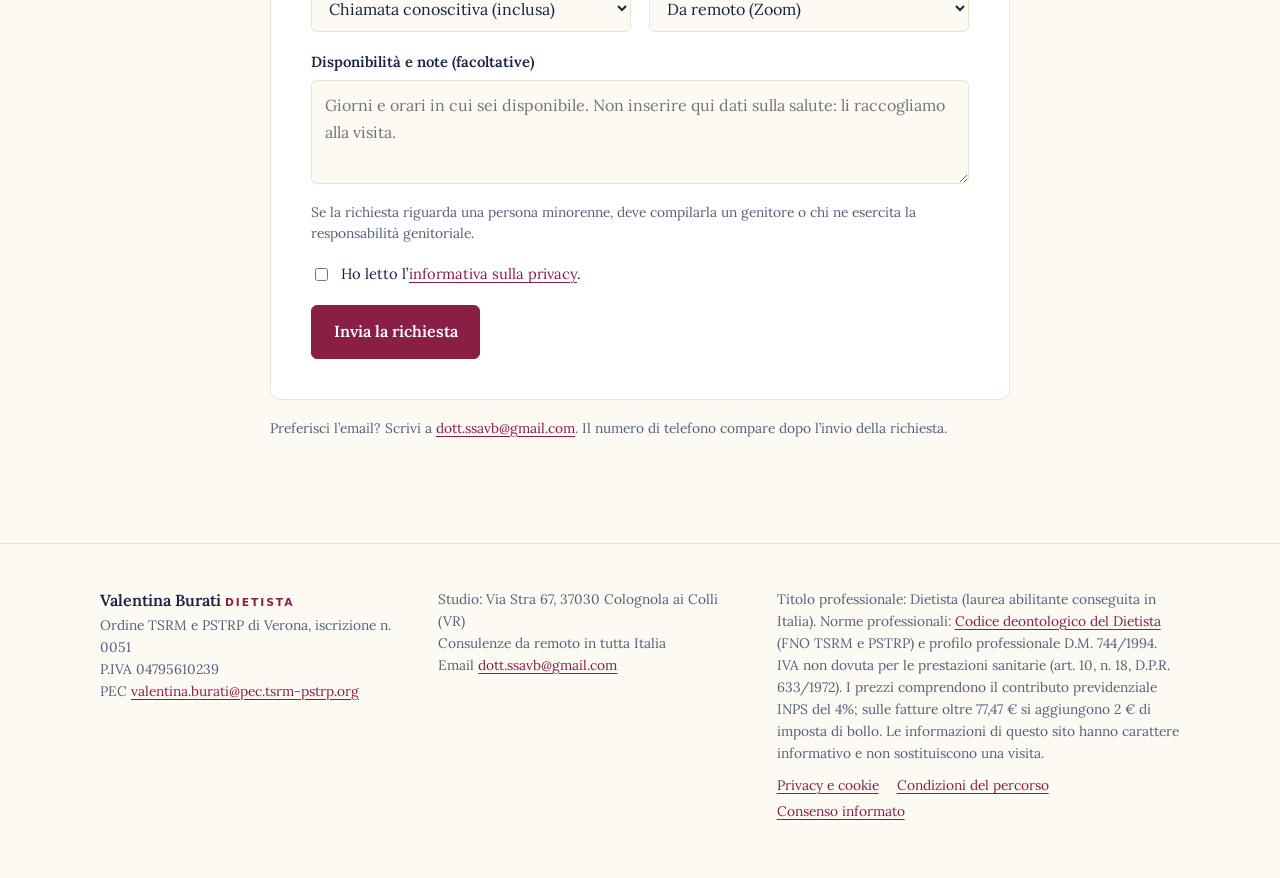
==== commit 27968028: "Prima rata sempre da 150 €; confronto tra percorso e visite singole con il risparmio per il paziente" ====
--- a/index.html
+++ b/index.html
@@ -137,6 +137,19 @@
 .legend i.f{background:var(--rosa);border-color:var(--rosa)}
 .legend i.e,.cal .end .dot{background:var(--on-deep);border-color:var(--on-deep);box-shadow:inset 0 0 0 4px var(--blu-deep)}
 .legend i.t,.cal .follow .dot{border-style:dashed;opacity:.75}
+.compare{margin-top:48px;padding-top:28px;border-top:1px solid var(--deep-line)}
+.compare h3{font-size:1.6rem;font-weight:500;color:#fff}
+.compare .muted{margin-top:8px;max-width:40rem}
+.compare .tw{overflow-x:auto;margin-top:18px}
+.compare table{width:100%;min-width:560px;border-collapse:collapse;font-size:.95rem;font-variant-numeric:lining-nums;word-spacing:normal;letter-spacing:normal}
+.compare th,.compare td{padding:10px 12px;border-bottom:1px solid var(--deep-line);text-align:left;vertical-align:middle}
+.compare thead th{font-weight:600;color:var(--on-deep-muted);font-size:.86rem}
+.compare thead th:nth-child(3),.compare thead th:nth-child(5){color:#fff}
+.compare tbody th{font-weight:400;color:var(--on-deep-muted)}
+.compare td:nth-child(3),.compare td:nth-child(5){background:rgba(255,255,255,.05)}
+.compare .inc{color:var(--rosa);font-style:italic}
+.compare .tot th,.compare .tot td{font-weight:600;color:#fff;font-size:1.05rem}
+.compare .diff td{color:var(--rosa);font-weight:600}
 .behind{margin-top:56px;padding-top:28px;border-top:1px solid var(--deep-line);display:grid;grid-template-columns:minmax(0,.8fr) minmax(0,1.2fr);gap:clamp(20px,5vw,64px)}
 .behind h3{font-size:1.6rem;font-weight:500}
 .behind dl{margin:0;display:grid;gap:14px}
@@ -283,7 +296,7 @@
         <li>Telefonata di follow-up facoltativa a un mese dalla fine del percorso</li>
         <li>Risposte via email alle domande pratiche entro 2 giorni lavorativi</li>
       </ul>
-      <p class="terms">Anche in 3 rate (120 €, 120 € e 119 €), da saldare entro il quarto incontro, senza costi aggiuntivi oltre al bollo di 2 € su ogni fattura. Valido 7 mesi dalla prima visita. Le prestazioni svolte non sono rimborsabili: i dettagli sono nelle <a href="condizioni.html">condizioni</a>.</p>
+      <p class="terms">Anche in 3 rate (150 € alla prima visita, poi 105 € e 104 €), da saldare entro il quarto incontro, senza costi aggiuntivi oltre al bollo di 2 € su ogni fattura. Valido 7 mesi dalla prima visita. Le prestazioni svolte non sono rimborsabili: i dettagli sono nelle <a href="condizioni.html">condizioni</a>.</p>
     </article>
     <article class="plan" aria-labelledby="p3">
       <h3 id="p3">Percorso di 3 mesi</h3>
@@ -304,10 +317,27 @@
         <li>Telefonata di follow-up facoltativa a un mese dalla fine del percorso</li>
         <li>Risposte via email alle domande pratiche entro 2 giorni lavorativi</li>
       </ul>
-      <p class="terms">Anche in 2 rate (120 € e 115 €), da saldare entro il terzo incontro, senza costi aggiuntivi oltre al bollo di 2 € su ogni fattura. Valido 4 mesi dalla prima visita. Le prestazioni svolte non sono rimborsabili: i dettagli sono nelle <a href="condizioni.html">condizioni</a>.</p>
+      <p class="terms">Anche in 2 rate (150 € alla prima visita, poi 85 €), da saldare entro il terzo incontro, senza costi aggiuntivi oltre al bollo di 2 € su ogni fattura. Valido 4 mesi dalla prima visita. Le prestazioni svolte non sono rimborsabili: i dettagli sono nelle <a href="condizioni.html">condizioni</a>.</p>
     </article>
   </div>
   <p class="legend" aria-hidden="true"><span><i class="f"></i>prima visita</span><span><i></i>controllo</span><span><i class="e"></i>incontro finale</span><span><i class="t"></i>telefonata facoltativa</span></p>
+
+  <div class="compare">
+    <h3>Percorso o visite singole: il confronto</h3>
+    <p class="muted">Gli stessi incontri, prenotati uno alla volta, costano di più e non comprendono il supporto tra un incontro e l’altro.</p>
+    <div class="tw"><table>
+      <thead><tr><th scope="col"></th><th scope="col">Visite singole</th><th scope="col">Percorso di 3 mesi</th><th scope="col">Visite singole</th><th scope="col">Percorso di 5 mesi</th></tr></thead>
+      <tbody>
+        <tr><th scope="row">Prima visita</th><td>122 €</td><td rowspan="3" class="inc">compresi</td><td>122 €</td><td rowspan="3" class="inc">compresi</td></tr>
+        <tr><th scope="row">Controlli</th><td>2 × 75 € = 150 €</td><td>4 × 75 € = 300 €</td></tr>
+        <tr><th scope="row">Incontro finale</th><td>75 €</td><td>75 €</td></tr>
+        <tr><th scope="row">Risposte via email, telefonata dopo un mese</th><td>non previste</td><td class="inc">comprese</td><td>non previste</td><td class="inc">comprese</td></tr>
+        <tr class="tot"><th scope="row">Totale</th><td>347 €</td><td>235 €</td><td>497 €</td><td>359 €</td></tr>
+        <tr class="diff"><th scope="row">Differenza</th><td colspan="2">112 € in meno (−32%)</td><td colspan="2">138 € in meno (−28%)</td></tr>
+      </tbody>
+    </table></div>
+    <p class="small muted">Prezzi senza IVA (prestazione sanitaria); a tutti si aggiunge il bollo di 2 € sulle fatture oltre 77,47 €. Il prezzo del percorso vale se lo porti a termine: se lo interrompi, gli incontri svolti si contano al prezzo delle visite singole (dettagli nelle <a href="condizioni.html">condizioni</a>).</p>
+  </div>
 
   <div class="behind">
     <div>
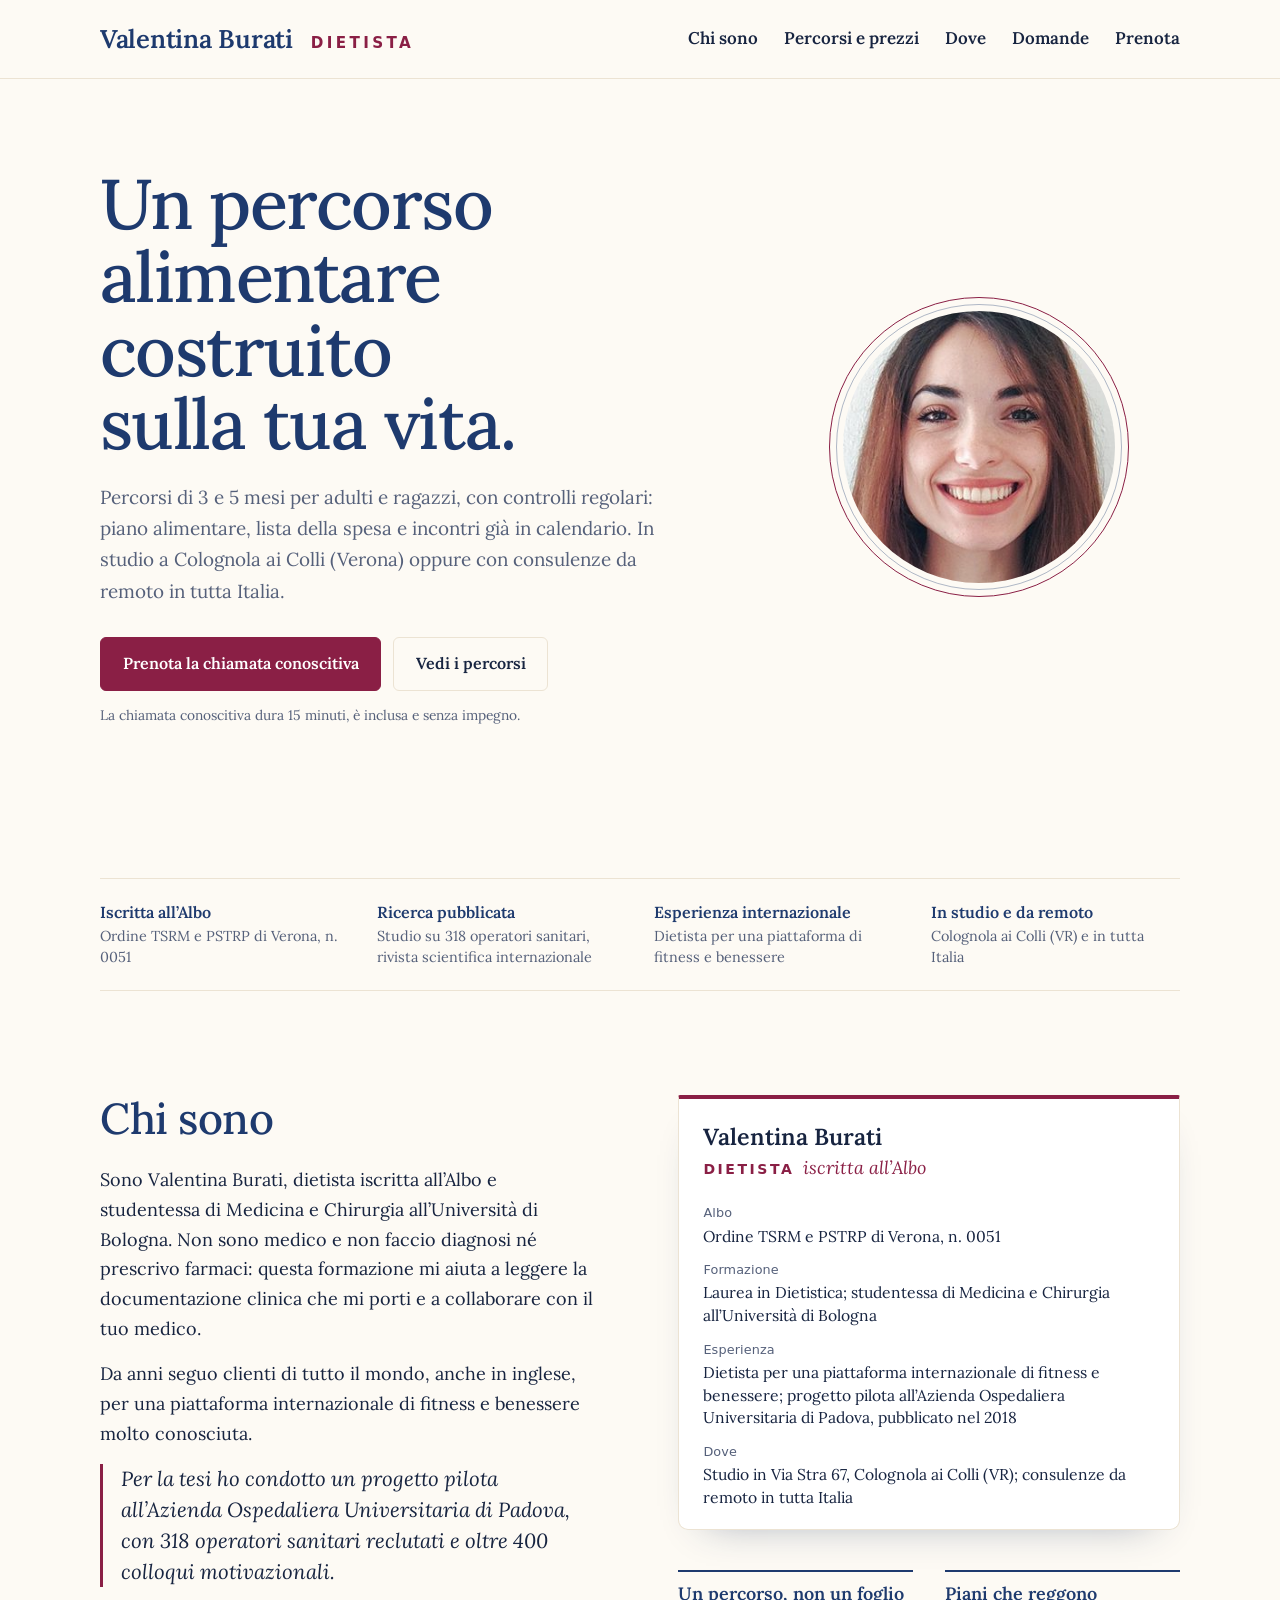
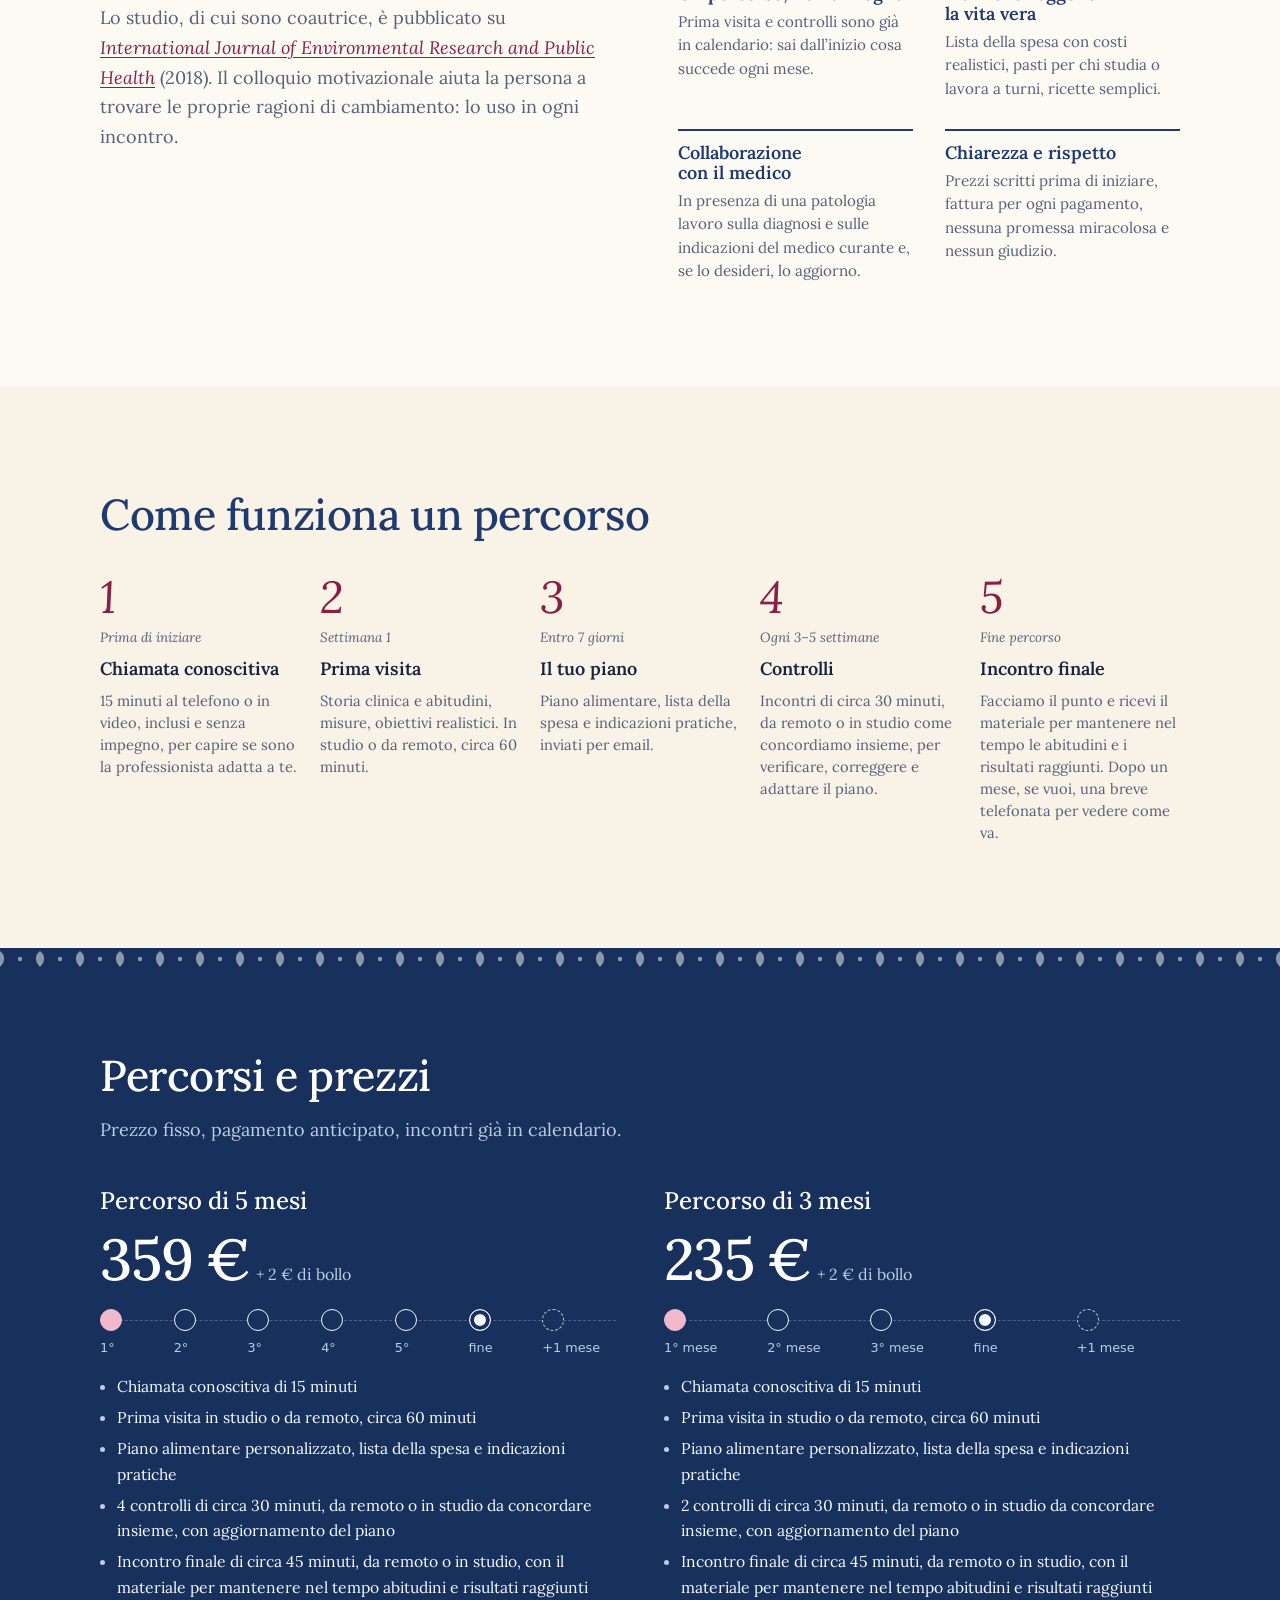
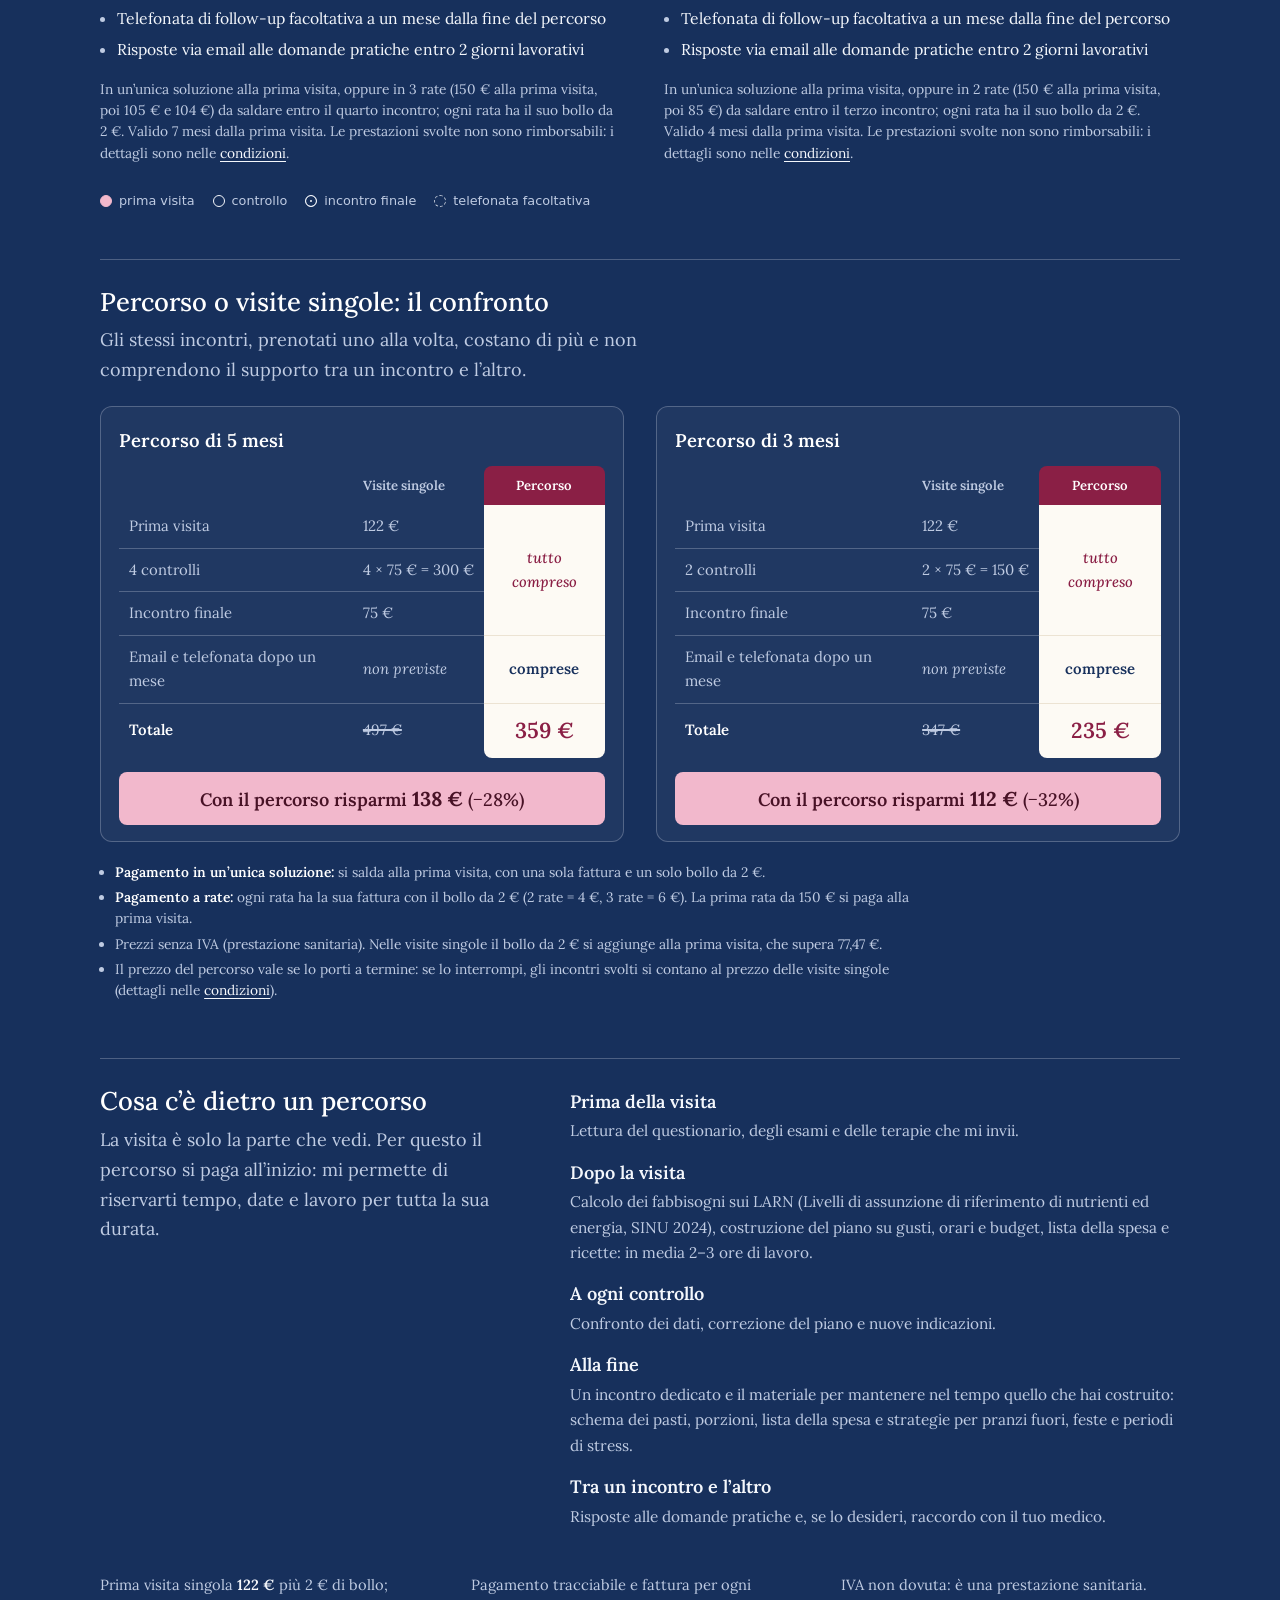
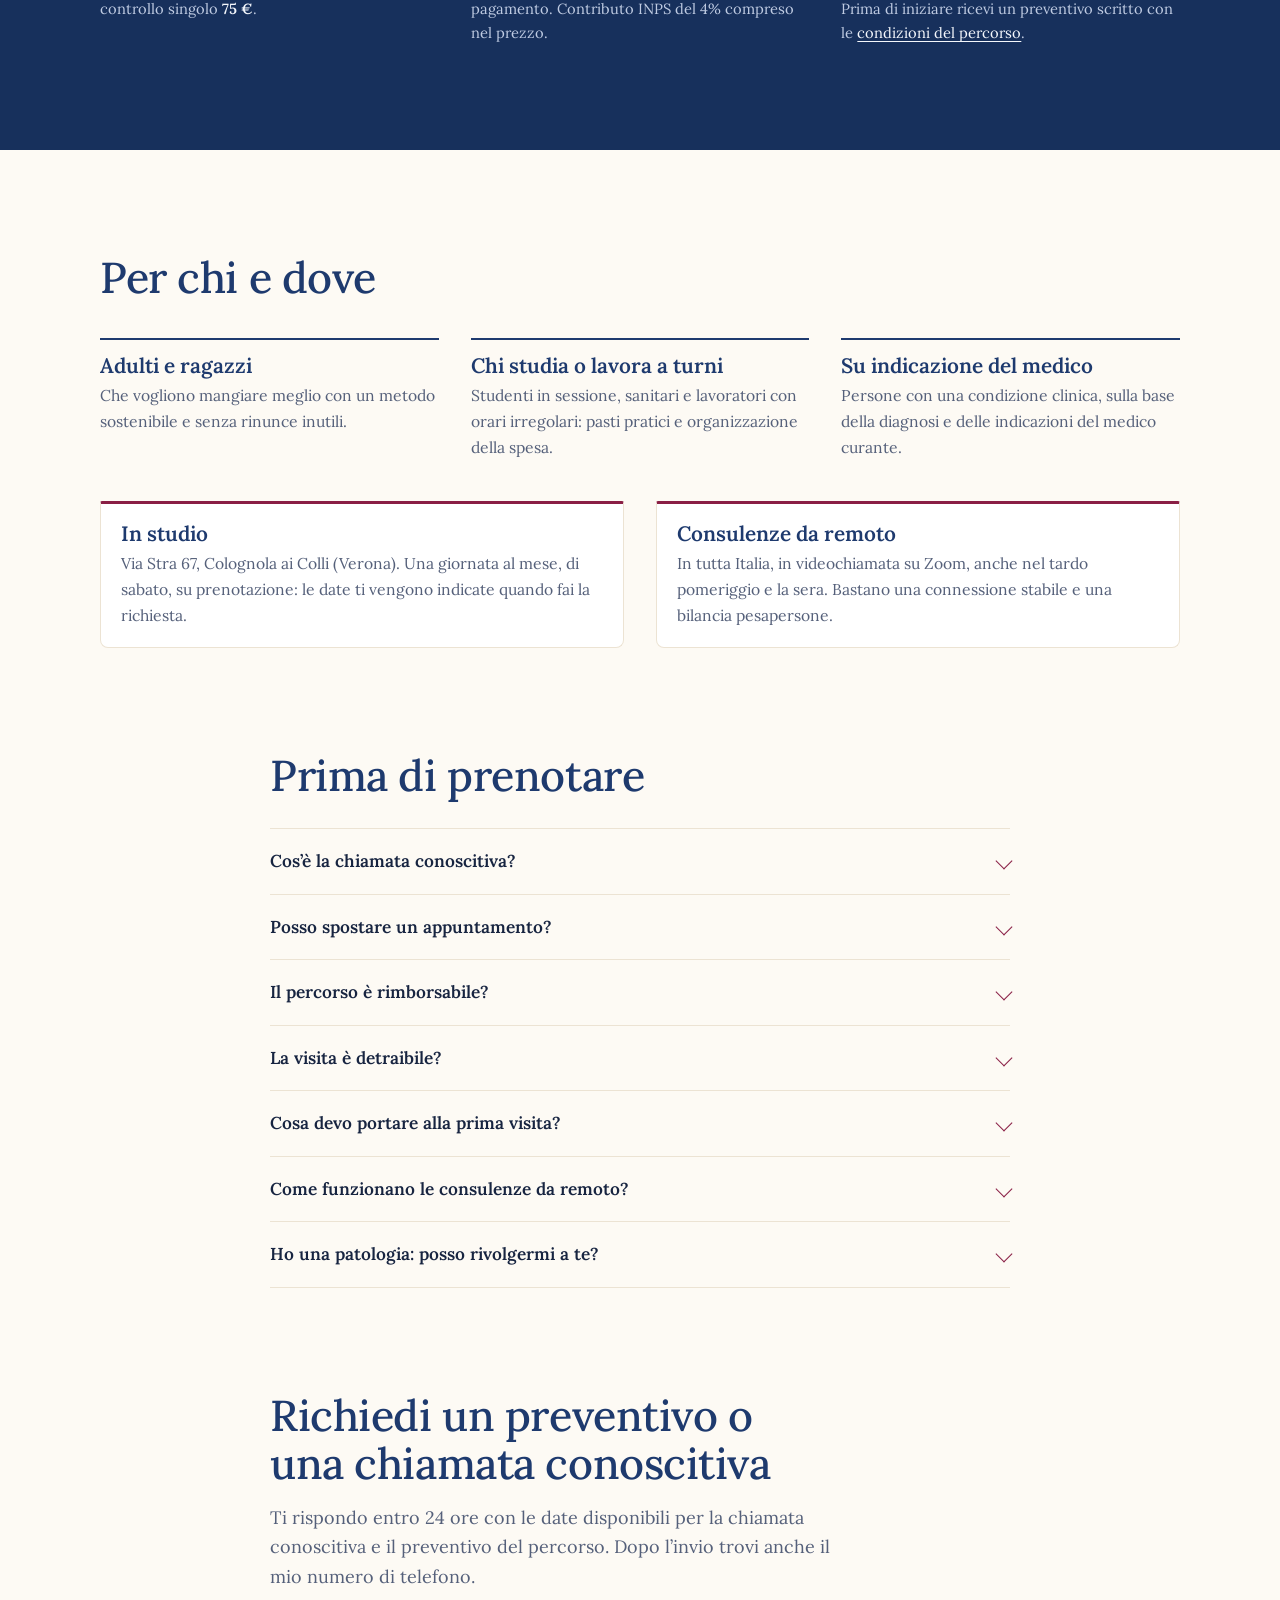
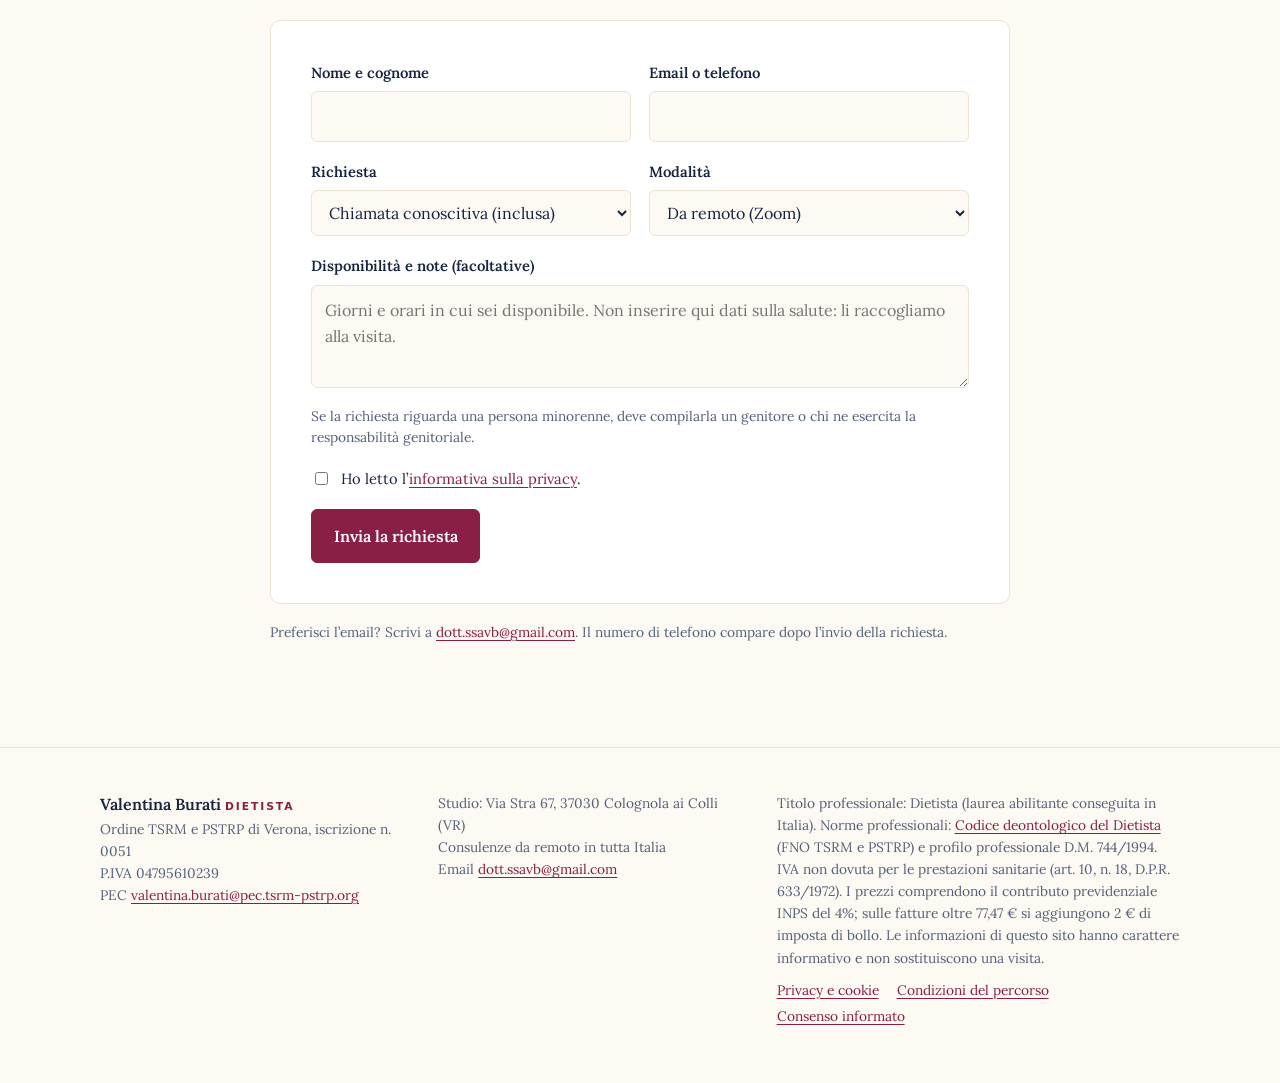
==== commit 814da1b2: "Confronto più chiaro con risparmio evidenziato; note su bollo per rata e pagamento unico alla prima " ====
--- a/index.html
+++ b/index.html
@@ -140,16 +140,29 @@
 .compare{margin-top:48px;padding-top:28px;border-top:1px solid var(--deep-line)}
 .compare h3{font-size:1.6rem;font-weight:500;color:#fff}
 .compare .muted{margin-top:8px;max-width:40rem}
-.compare .tw{overflow-x:auto;margin-top:18px}
-.compare table{width:100%;min-width:560px;border-collapse:collapse;font-size:.95rem;font-variant-numeric:lining-nums;word-spacing:normal;letter-spacing:normal}
-.compare th,.compare td{padding:10px 12px;border-bottom:1px solid var(--deep-line);text-align:left;vertical-align:middle}
-.compare thead th{font-weight:600;color:var(--on-deep-muted);font-size:.86rem}
-.compare thead th:nth-child(3),.compare thead th:nth-child(5){color:#fff}
-.compare tbody th{font-weight:400;color:var(--on-deep-muted)}
-.compare td:nth-child(3),.compare td:nth-child(5){background:rgba(255,255,255,.05)}
-.compare .inc{color:var(--rosa);font-style:italic}
-.compare .tot th,.compare .tot td{font-weight:600;color:#fff;font-size:1.05rem}
-.compare .diff td{color:var(--rosa);font-weight:600}
+.cmps{display:grid;grid-template-columns:1fr 1fr;gap:clamp(16px,3vw,32px);margin-top:22px}
+.cmp{background:rgba(255,255,255,.04);border:1px solid var(--deep-line);border-radius:12px;padding:18px 18px 16px;min-width:0}
+.cmp h4{margin:0 0 10px;font-size:1.15rem;font-weight:600;color:#fff}
+.cmp table{width:100%;border-collapse:separate;border-spacing:0;font-size:.93rem;font-variant-numeric:lining-nums}
+.cmp th,.cmp td{padding:9px 10px;text-align:left;vertical-align:middle;border-bottom:1px solid var(--deep-line)}
+.cmp thead th{font-size:.82rem;font-weight:600;color:var(--on-deep-muted);border-bottom:0}
+.cmp tbody th{font-weight:400;color:var(--on-deep-muted)}
+.cmp td{color:var(--on-deep-muted)}
+.cmp td.no{font-style:italic}
+.cmp td{white-space:nowrap}.cmp td.pc[rowspan],.cmp td.no{white-space:normal}
+.cmp .pc{background:#FDFAF4;color:#17305C;font-weight:600;text-align:center;border-bottom-color:#ECE3D3}
+.cmp thead th.pc{color:#fff;background:var(--radicchio);border-radius:8px 8px 0 0}
+.cmp td.pc[rowspan]{font-style:italic;font-weight:500;color:var(--radicchio)}
+.cmp .tot th{color:#fff;font-weight:600;border-bottom:0}
+.cmp .tot td.old{text-decoration:line-through;text-decoration-thickness:1.5px;color:var(--on-deep-muted);border-bottom:0}
+.cmp .tot td.pc{font-size:1.35rem;color:var(--radicchio);border-radius:0 0 8px 8px;border-bottom:0}
+.save{margin:14px 0 0;background:var(--rosa);color:#481226;border-radius:8px;padding:10px 14px;font-weight:600;text-align:center}
+.save b{font-size:1.25rem}
+.save span{font-weight:500}
+.notes{margin:20px 0 0;padding-left:1.1em;display:grid;gap:4px;color:var(--on-deep-muted);max-width:52rem}
+.notes b{color:#fff;font-weight:600}
+.sr{position:absolute;width:1px;height:1px;overflow:hidden;clip:rect(0 0 0 0)}
+@media (max-width:760px){.cmps{grid-template-columns:1fr}}
 .behind{margin-top:56px;padding-top:28px;border-top:1px solid var(--deep-line);display:grid;grid-template-columns:minmax(0,.8fr) minmax(0,1.2fr);gap:clamp(20px,5vw,64px)}
 .behind h3{font-size:1.6rem;font-weight:500}
 .behind dl{margin:0;display:grid;gap:14px}
@@ -296,7 +309,7 @@
         <li>Telefonata di follow-up facoltativa a un mese dalla fine del percorso</li>
         <li>Risposte via email alle domande pratiche entro 2 giorni lavorativi</li>
       </ul>
-      <p class="terms">Anche in 3 rate (150 € alla prima visita, poi 105 € e 104 €), da saldare entro il quarto incontro, senza costi aggiuntivi oltre al bollo di 2 € su ogni fattura. Valido 7 mesi dalla prima visita. Le prestazioni svolte non sono rimborsabili: i dettagli sono nelle <a href="condizioni.html">condizioni</a>.</p>
+      <p class="terms">In un’unica soluzione alla prima visita, oppure in 3 rate (150 € alla prima visita, poi 105 € e 104 €) da saldare entro il quarto incontro; ogni rata ha il suo bollo da 2 €. Valido 7 mesi dalla prima visita. Le prestazioni svolte non sono rimborsabili: i dettagli sono nelle <a href="condizioni.html">condizioni</a>.</p>
     </article>
     <article class="plan" aria-labelledby="p3">
       <h3 id="p3">Percorso di 3 mesi</h3>
@@ -317,7 +330,7 @@
         <li>Telefonata di follow-up facoltativa a un mese dalla fine del percorso</li>
         <li>Risposte via email alle domande pratiche entro 2 giorni lavorativi</li>
       </ul>
-      <p class="terms">Anche in 2 rate (150 € alla prima visita, poi 85 €), da saldare entro il terzo incontro, senza costi aggiuntivi oltre al bollo di 2 € su ogni fattura. Valido 4 mesi dalla prima visita. Le prestazioni svolte non sono rimborsabili: i dettagli sono nelle <a href="condizioni.html">condizioni</a>.</p>
+      <p class="terms">In un’unica soluzione alla prima visita, oppure in 2 rate (150 € alla prima visita, poi 85 €) da saldare entro il terzo incontro; ogni rata ha il suo bollo da 2 €. Valido 4 mesi dalla prima visita. Le prestazioni svolte non sono rimborsabili: i dettagli sono nelle <a href="condizioni.html">condizioni</a>.</p>
     </article>
   </div>
   <p class="legend" aria-hidden="true"><span><i class="f"></i>prima visita</span><span><i></i>controllo</span><span><i class="e"></i>incontro finale</span><span><i class="t"></i>telefonata facoltativa</span></p>
@@ -325,18 +338,42 @@
   <div class="compare">
     <h3>Percorso o visite singole: il confronto</h3>
     <p class="muted">Gli stessi incontri, prenotati uno alla volta, costano di più e non comprendono il supporto tra un incontro e l’altro.</p>
-    <div class="tw"><table>
-      <thead><tr><th scope="col"></th><th scope="col">Visite singole</th><th scope="col">Percorso di 3 mesi</th><th scope="col">Visite singole</th><th scope="col">Percorso di 5 mesi</th></tr></thead>
-      <tbody>
-        <tr><th scope="row">Prima visita</th><td>122 €</td><td rowspan="3" class="inc">compresi</td><td>122 €</td><td rowspan="3" class="inc">compresi</td></tr>
-        <tr><th scope="row">Controlli</th><td>2 × 75 € = 150 €</td><td>4 × 75 € = 300 €</td></tr>
-        <tr><th scope="row">Incontro finale</th><td>75 €</td><td>75 €</td></tr>
-        <tr><th scope="row">Risposte via email, telefonata dopo un mese</th><td>non previste</td><td class="inc">comprese</td><td>non previste</td><td class="inc">comprese</td></tr>
-        <tr class="tot"><th scope="row">Totale</th><td>347 €</td><td>235 €</td><td>497 €</td><td>359 €</td></tr>
-        <tr class="diff"><th scope="row">Differenza</th><td colspan="2">112 € in meno (−32%)</td><td colspan="2">138 € in meno (−28%)</td></tr>
-      </tbody>
-    </table></div>
-    <p class="small muted">Prezzi senza IVA (prestazione sanitaria); a tutti si aggiunge il bollo di 2 € sulle fatture oltre 77,47 €. Il prezzo del percorso vale se lo porti a termine: se lo interrompi, gli incontri svolti si contano al prezzo delle visite singole (dettagli nelle <a href="condizioni.html">condizioni</a>).</p>
+    <div class="cmps">
+      <article class="cmp" aria-labelledby="cmp5">
+        <h4 id="cmp5">Percorso di 5 mesi</h4>
+        <table>
+          <thead><tr><th scope="col"><span class="sr">Voce</span></th><th scope="col">Visite singole</th><th scope="col" class="pc">Percorso</th></tr></thead>
+          <tbody>
+            <tr><th scope="row">Prima visita</th><td>122 €</td><td class="pc" rowspan="3">tutto compreso</td></tr>
+            <tr><th scope="row">4 controlli</th><td>4 × 75 € = 300 €</td></tr>
+            <tr><th scope="row">Incontro finale</th><td>75 €</td></tr>
+            <tr><th scope="row">Email e telefonata dopo un mese</th><td class="no">non previste</td><td class="pc">comprese</td></tr>
+            <tr class="tot"><th scope="row">Totale</th><td class="old">497 €</td><td class="pc">359 €</td></tr>
+          </tbody>
+        </table>
+        <p class="save">Con il percorso risparmi <b>138 €</b> <span>(−28%)</span></p>
+      </article>
+      <article class="cmp" aria-labelledby="cmp3">
+        <h4 id="cmp3">Percorso di 3 mesi</h4>
+        <table>
+          <thead><tr><th scope="col"><span class="sr">Voce</span></th><th scope="col">Visite singole</th><th scope="col" class="pc">Percorso</th></tr></thead>
+          <tbody>
+            <tr><th scope="row">Prima visita</th><td>122 €</td><td class="pc" rowspan="3">tutto compreso</td></tr>
+            <tr><th scope="row">2 controlli</th><td>2 × 75 € = 150 €</td></tr>
+            <tr><th scope="row">Incontro finale</th><td>75 €</td></tr>
+            <tr><th scope="row">Email e telefonata dopo un mese</th><td class="no">non previste</td><td class="pc">comprese</td></tr>
+            <tr class="tot"><th scope="row">Totale</th><td class="old">347 €</td><td class="pc">235 €</td></tr>
+          </tbody>
+        </table>
+        <p class="save">Con il percorso risparmi <b>112 €</b> <span>(−32%)</span></p>
+      </article>
+    </div>
+    <ul class="notes small">
+      <li><b>Pagamento in un’unica soluzione:</b> si salda alla prima visita, con una sola fattura e un solo bollo da 2 €.</li>
+      <li><b>Pagamento a rate:</b> ogni rata ha la sua fattura con il bollo da 2 € (2 rate = 4 €, 3 rate = 6 €). La prima rata da 150 € si paga alla prima visita.</li>
+      <li>Prezzi senza IVA (prestazione sanitaria). Nelle visite singole il bollo da 2 € si aggiunge alla prima visita, che supera 77,47 €.</li>
+      <li>Il prezzo del percorso vale se lo porti a termine: se lo interrompi, gli incontri svolti si contano al prezzo delle visite singole (dettagli nelle <a href="condizioni.html">condizioni</a>).</li>
+    </ul>
   </div>
 
   <div class="behind">
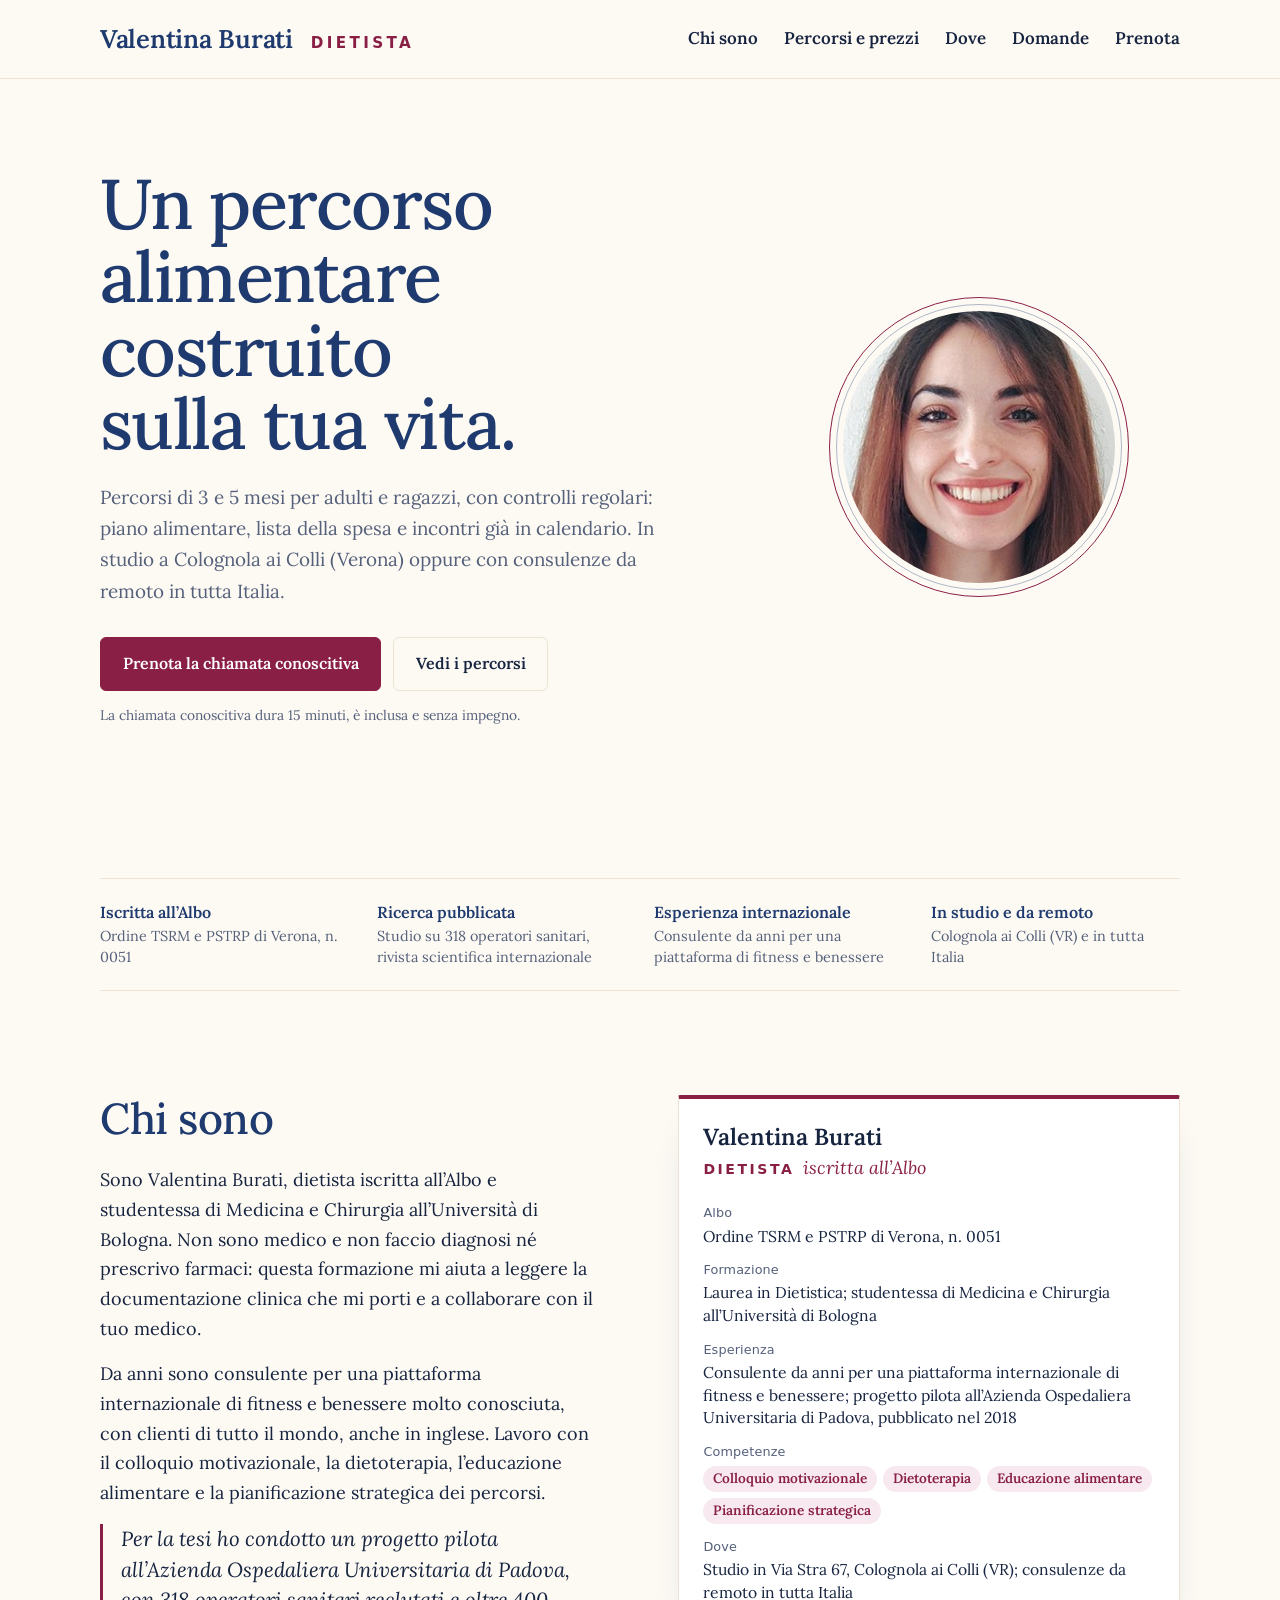
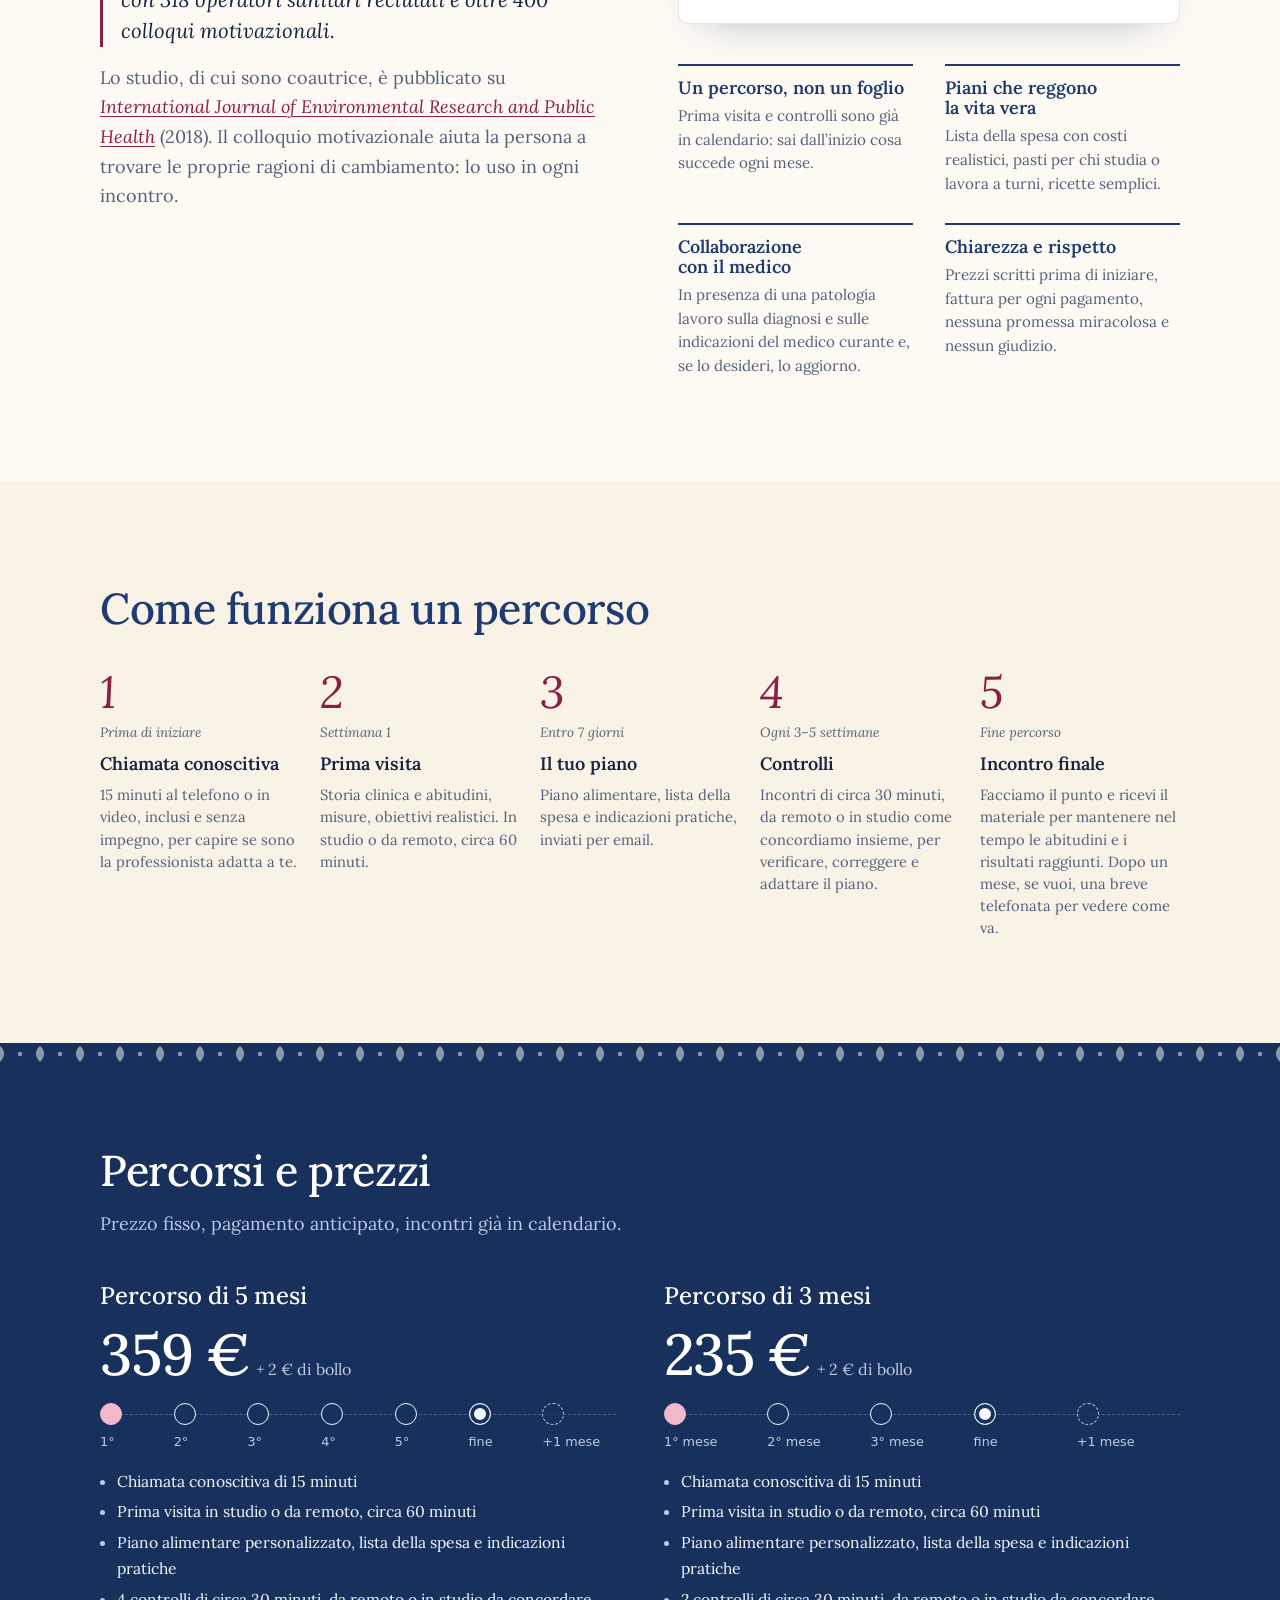
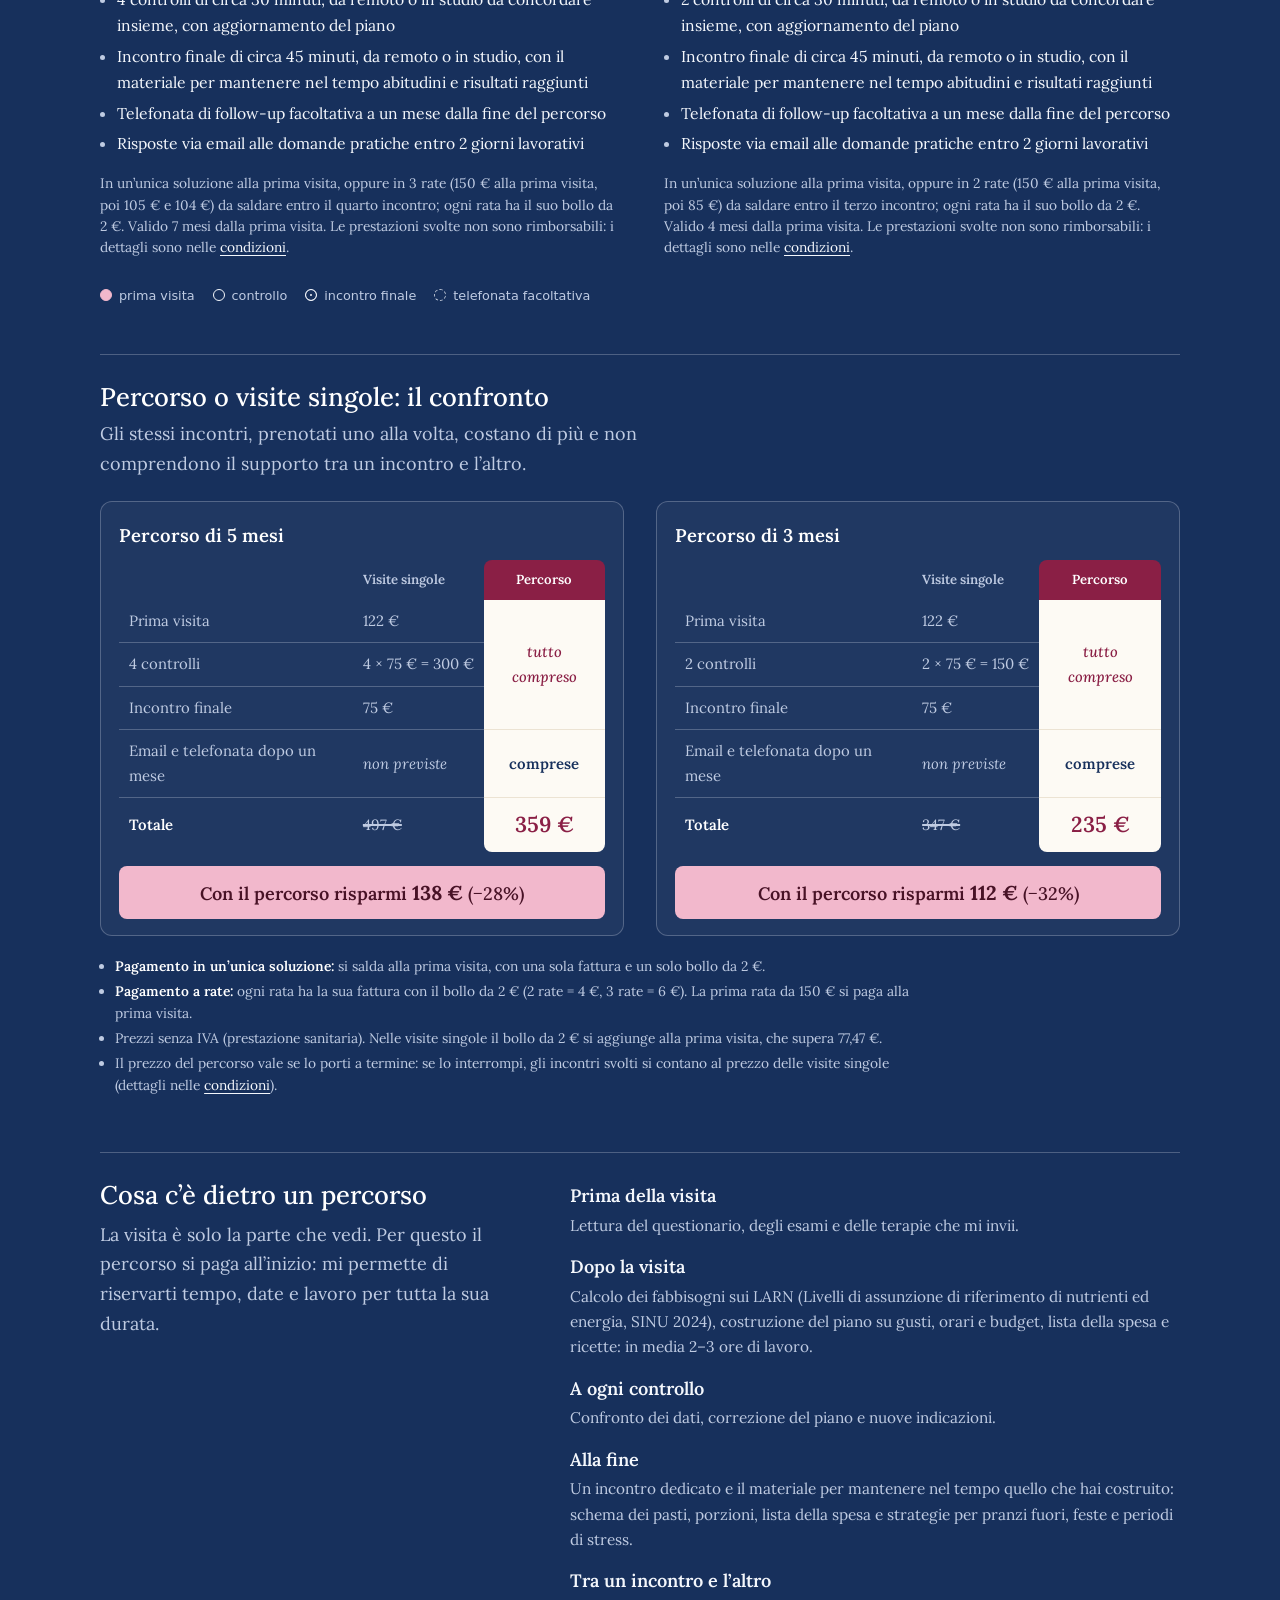
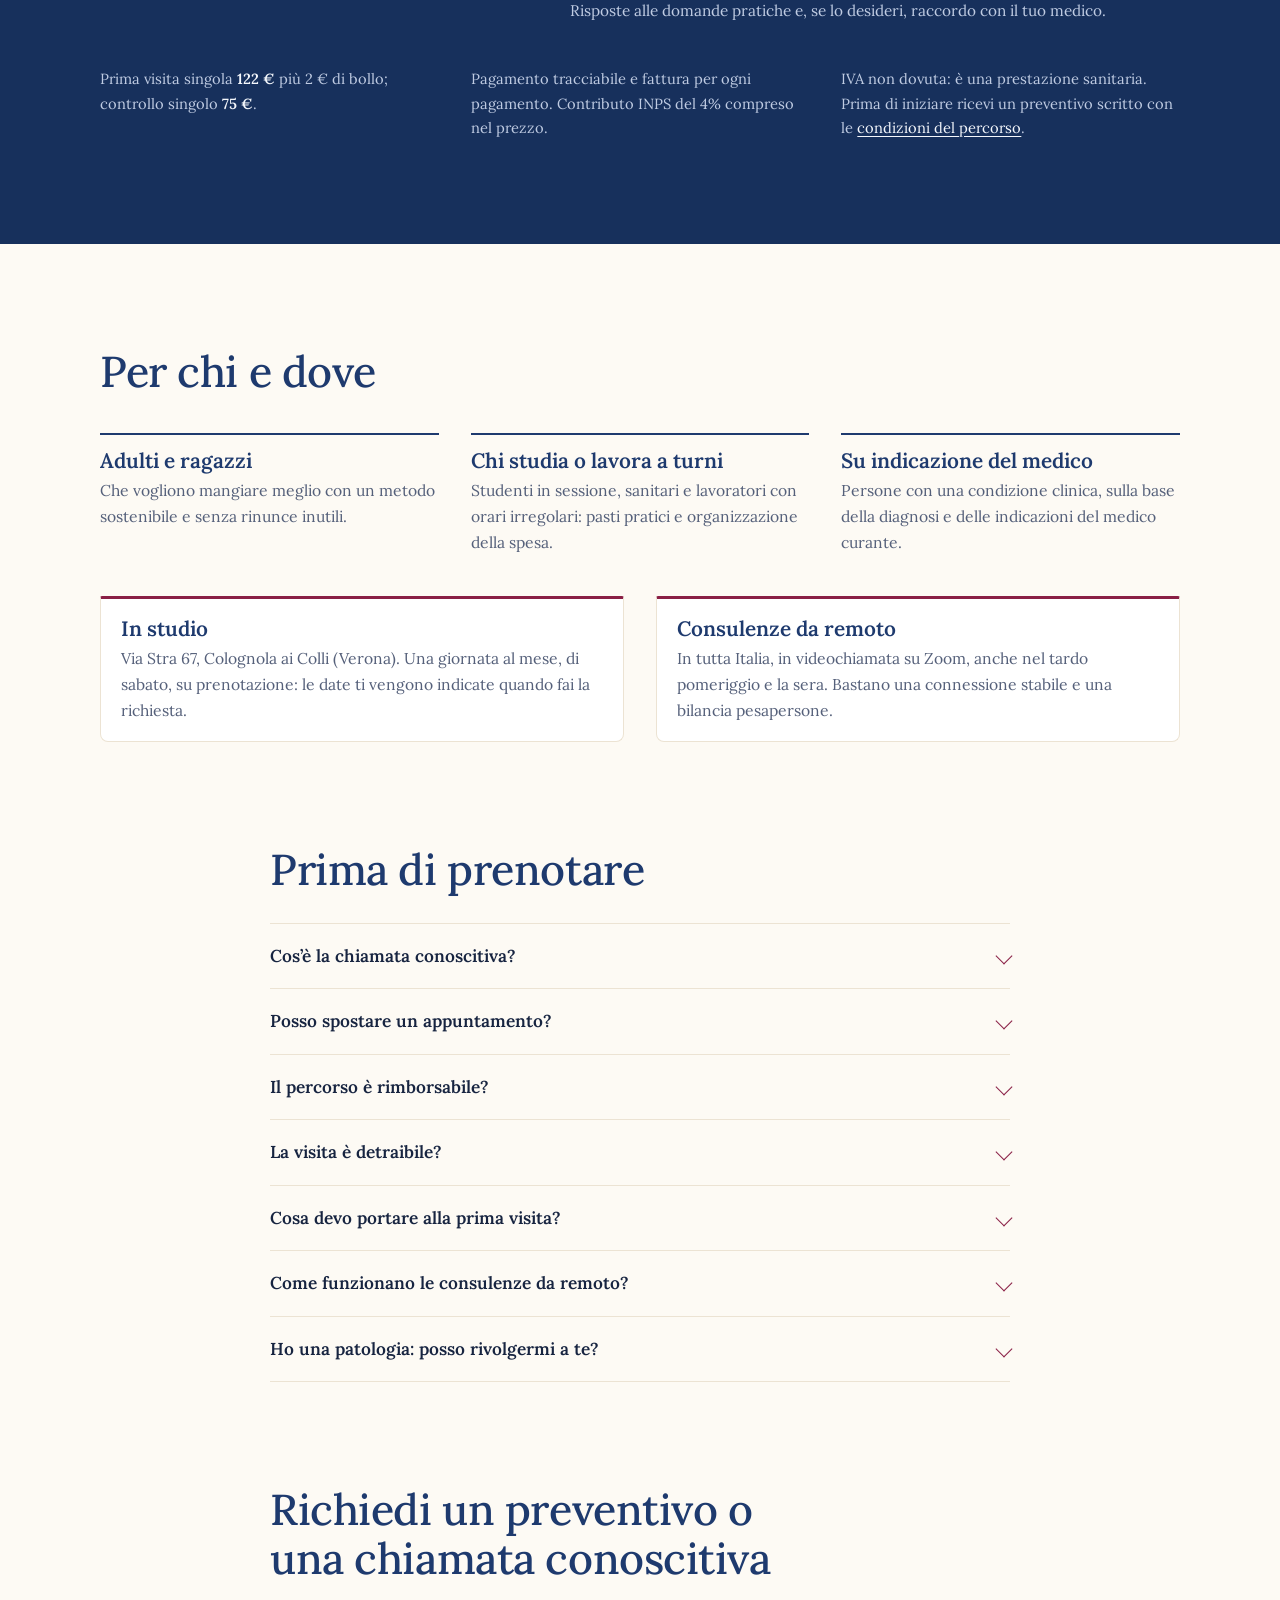
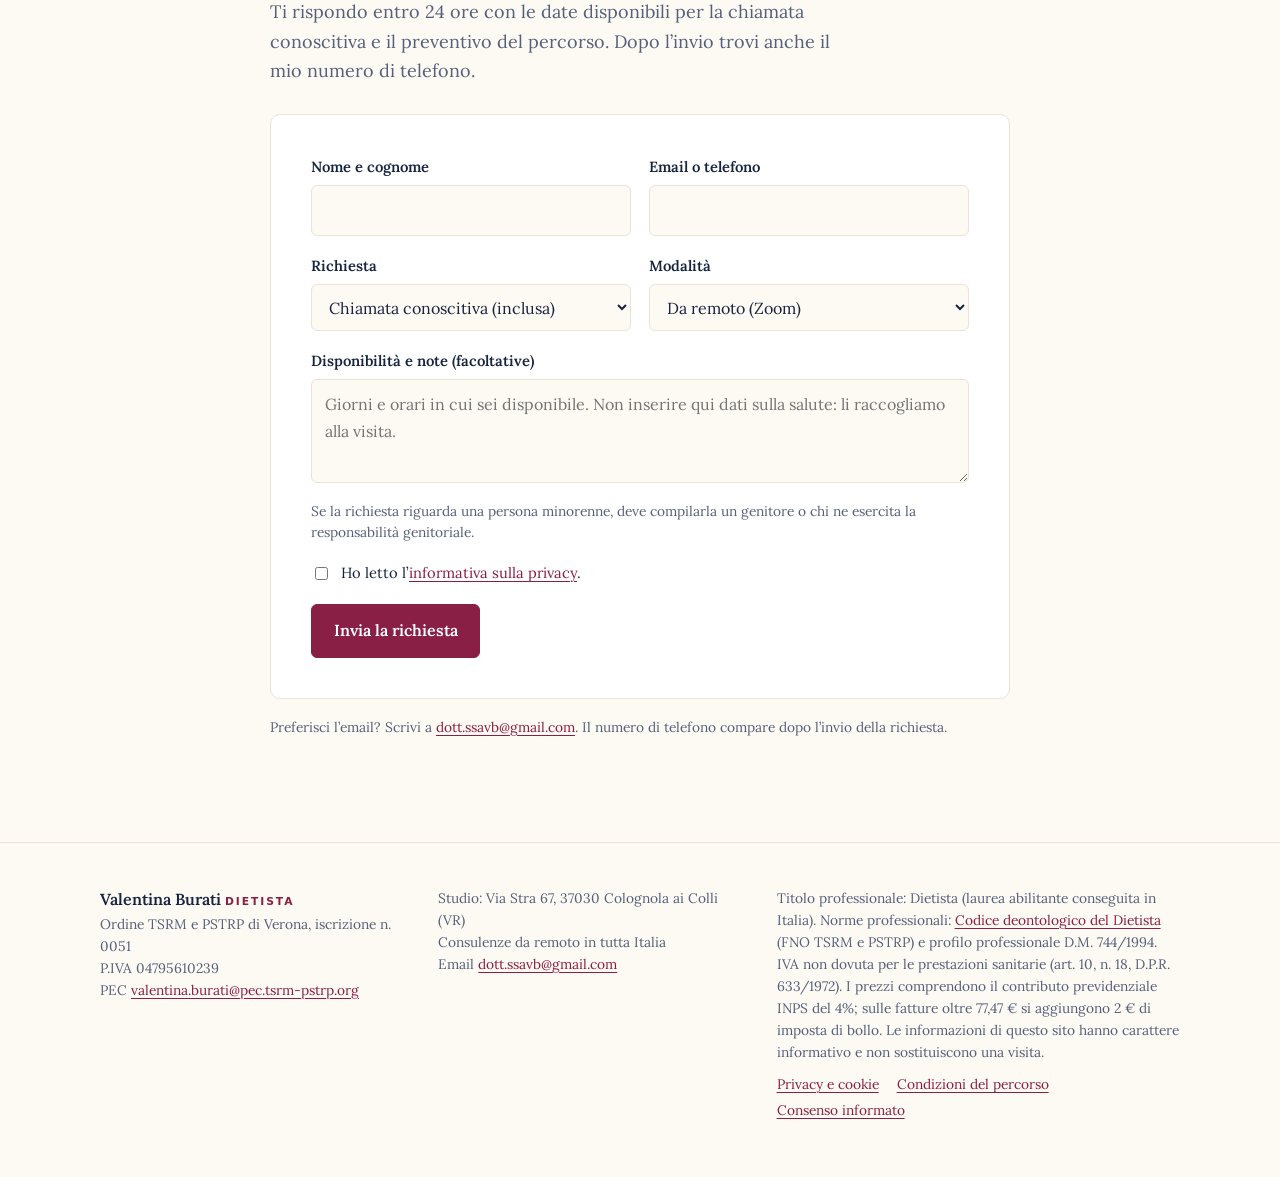
==== commit b3bb0290: "Competenze (colloquio motivazionale, dietoterapia, educazione alimentare, pianificazione strategica)" ====
--- a/index.html
+++ b/index.html
@@ -89,6 +89,8 @@
 .letterhead dl{margin:20px 0 0;display:grid;gap:12px}
 .letterhead dt{font-size:.8rem;color:var(--muted);font-family:var(--ui);letter-spacing:.01em}
 .letterhead dd{margin:1px 0 0;font-size:.98rem;line-height:1.45}
+.skills{list-style:none;margin:4px 0 0;padding:0;display:flex;flex-wrap:wrap;gap:6px}
+.skills li{font-size:.85rem;padding:3px 10px;border-radius:999px;background:var(--vena);color:var(--radicchio);font-weight:600}
 
 /* chi sono */
 .about{display:grid;grid-template-columns:minmax(0,1fr) minmax(0,1fr);gap:clamp(32px,6vw,80px);align-items:start}
@@ -240,7 +242,7 @@
 <div class="wrap"><ul class="creds" aria-label="In breve">
   <li><b>Iscritta all’Albo</b>Ordine TSRM e PSTRP di Verona, n. 0051</li>
   <li><b>Ricerca pubblicata</b>Studio su 318 operatori sanitari, rivista scientifica internazionale</li>
-  <li><b>Esperienza internazionale</b>Dietista per una piattaforma di fitness e benessere</li>
+  <li><b>Esperienza internazionale</b>Consulente da anni per una piattaforma di fitness e benessere</li>
   <li><b>In studio e da remoto</b>Colognola ai Colli (VR) e in tutta Italia</li>
 </ul></div>
 
@@ -248,7 +250,7 @@
   <div class="text">
     <h2>Chi sono</h2>
     <p>Sono Valentina Burati, dietista iscritta all’Albo e studentessa di Medicina e Chirurgia all’Università di Bologna. Non sono medico e non faccio diagnosi né prescrivo farmaci: questa formazione mi aiuta a leggere la documentazione clinica che mi porti e a collaborare con il tuo medico.</p>
-    <p>Da anni seguo clienti di tutto il mondo, anche in inglese, per una piattaforma internazionale di fitness e benessere molto conosciuta.</p>
+    <p>Da anni sono consulente per una piattaforma internazionale di fitness e benessere molto conosciuta, con clienti di tutto il mondo, anche in inglese. Lavoro con il colloquio motivazionale, la dietoterapia, l’educazione alimentare e la pianificazione strategica dei percorsi.</p>
     <p class="pull">Per la tesi ho condotto un progetto pilota all’Azienda Ospedaliera Universitaria di Padova, con 318 operatori sanitari reclutati e oltre 400 colloqui motivazionali.</p>
     <p class="muted">Lo studio, di cui sono coautrice, è pubblicato su <a href="https://doi.org/10.3390/ijerph15092053" rel="noopener"><i>International Journal of Environmental Research and Public Health</i></a> (2018). Il colloquio motivazionale aiuta la persona a trovare le proprie ragioni di cambiamento: lo uso in ogni incontro.</p>
   </div>
@@ -259,7 +261,8 @@
     <dl>
       <div><dt>Albo</dt><dd>Ordine TSRM e PSTRP di Verona, n. 0051</dd></div>
       <div><dt>Formazione</dt><dd>Laurea in Dietistica; studentessa di Medicina e Chirurgia all’Università di Bologna</dd></div>
-      <div><dt>Esperienza</dt><dd>Dietista per una piattaforma internazionale di fitness e benessere; progetto pilota all’Azienda Ospedaliera Universitaria di Padova, pubblicato nel 2018</dd></div>
+      <div><dt>Esperienza</dt><dd>Consulente da anni per una piattaforma internazionale di fitness e benessere; progetto pilota all’Azienda Ospedaliera Universitaria di Padova, pubblicato nel 2018</dd></div>
+      <div><dt>Competenze</dt><dd><ul class="skills"><li>Colloquio motivazionale</li><li>Dietoterapia</li><li>Educazione alimentare</li><li>Pianificazione strategica</li></ul></dd></div>
       <div><dt>Dove</dt><dd>Studio in Via Stra 67, Colognola ai Colli (VR); consulenze da remoto in tutta Italia</dd></div>
     </dl>
   </aside>
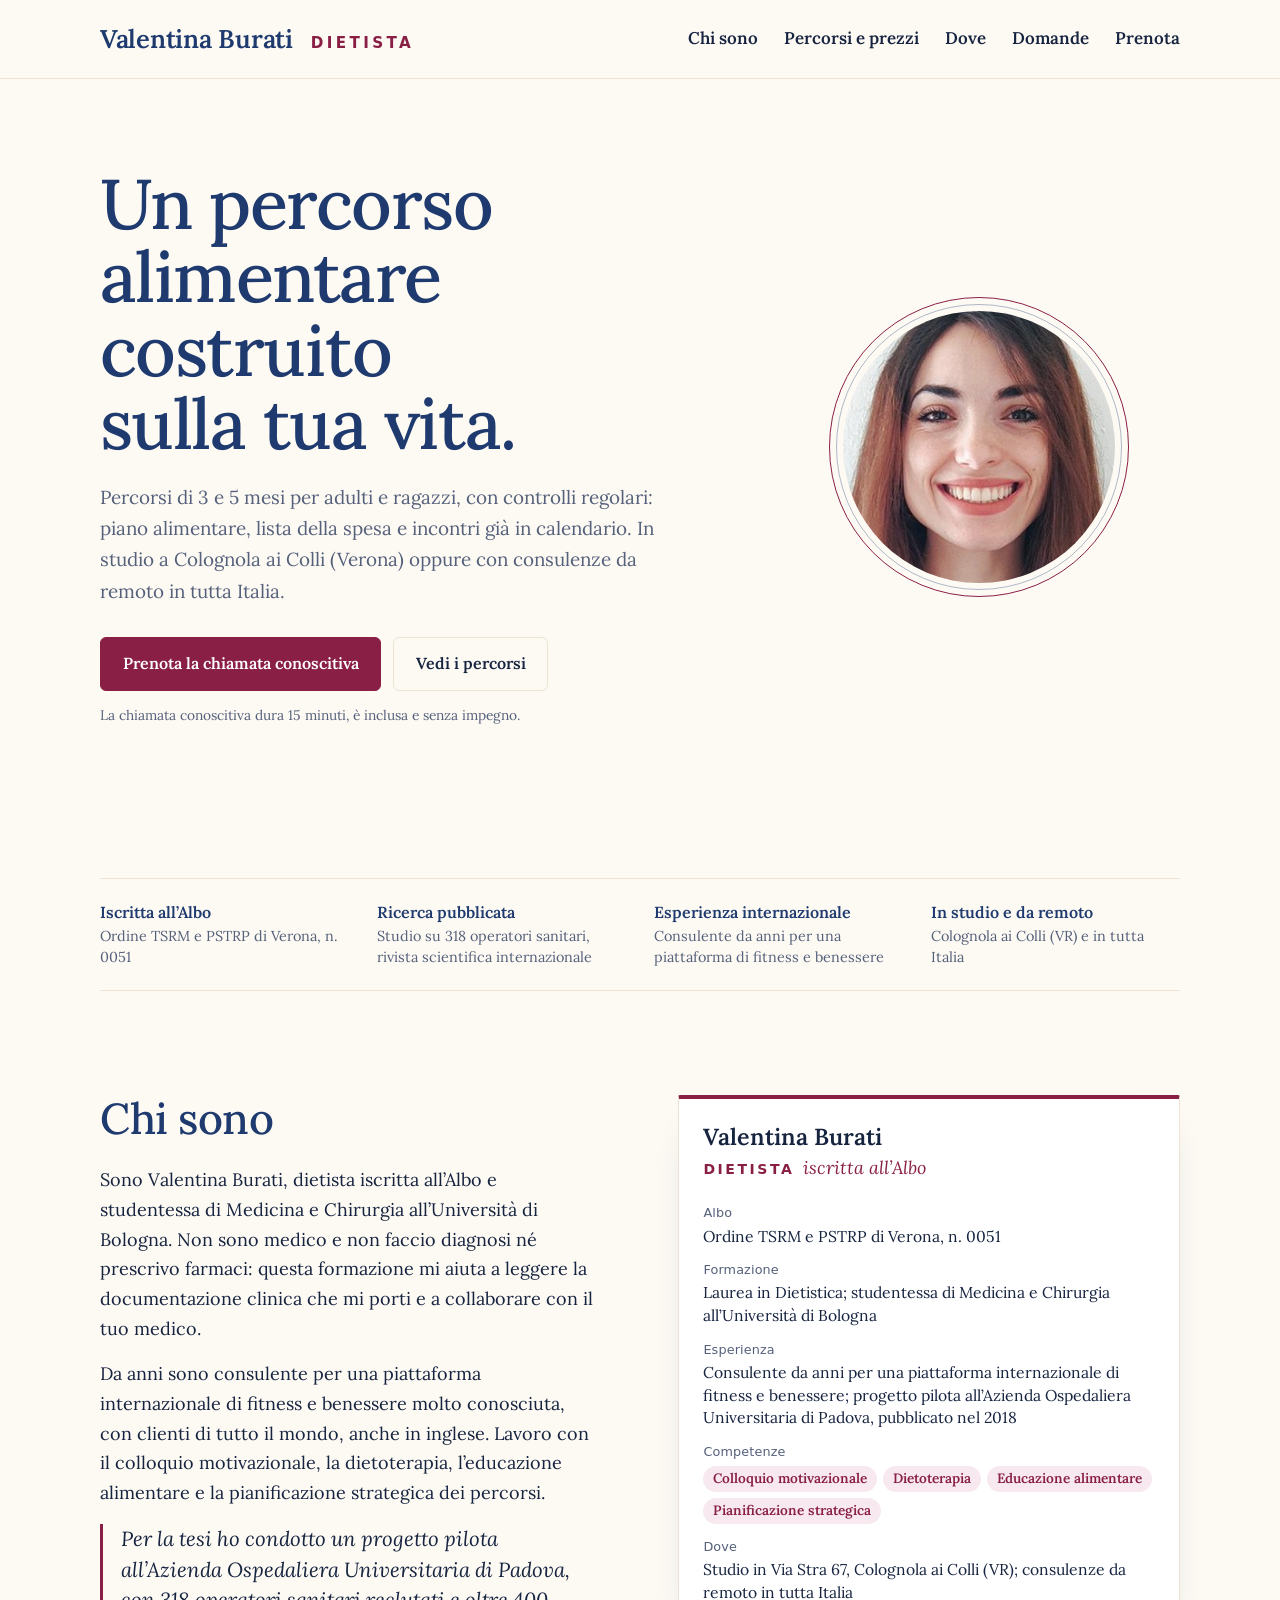
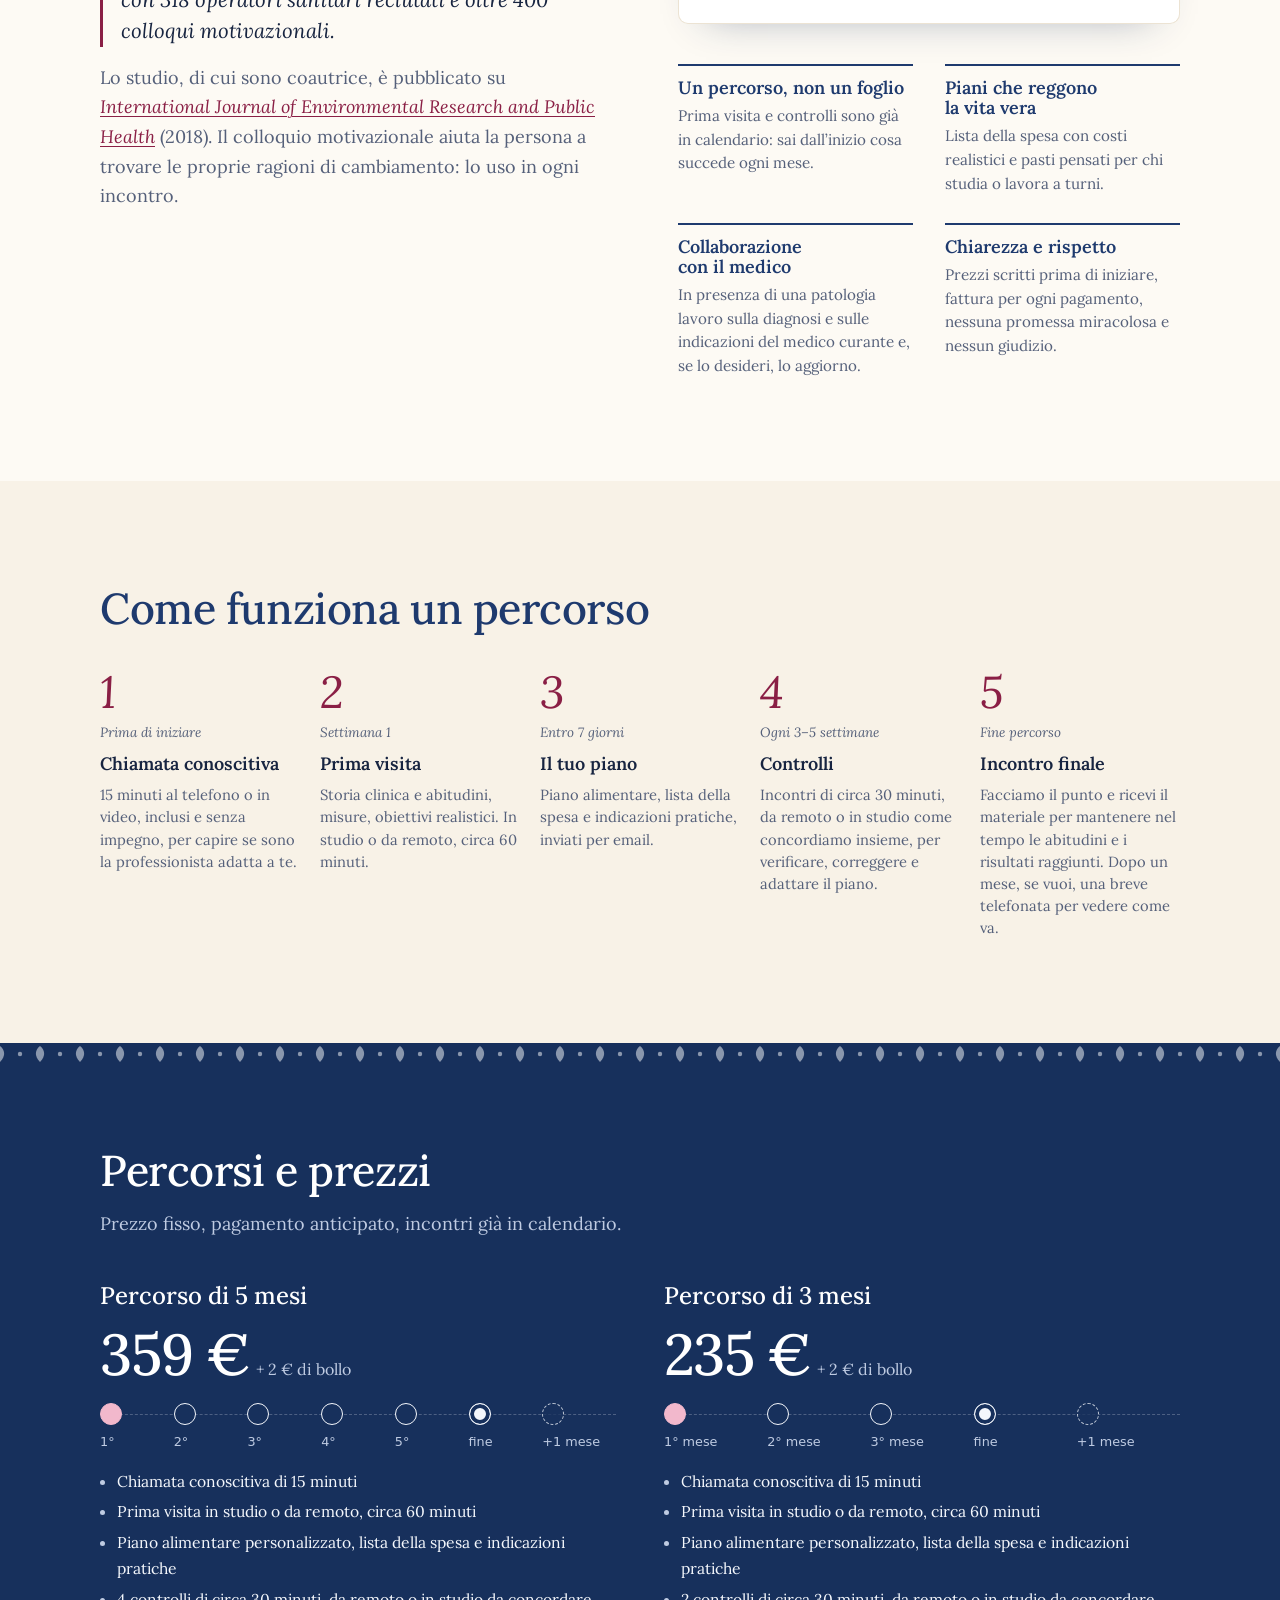
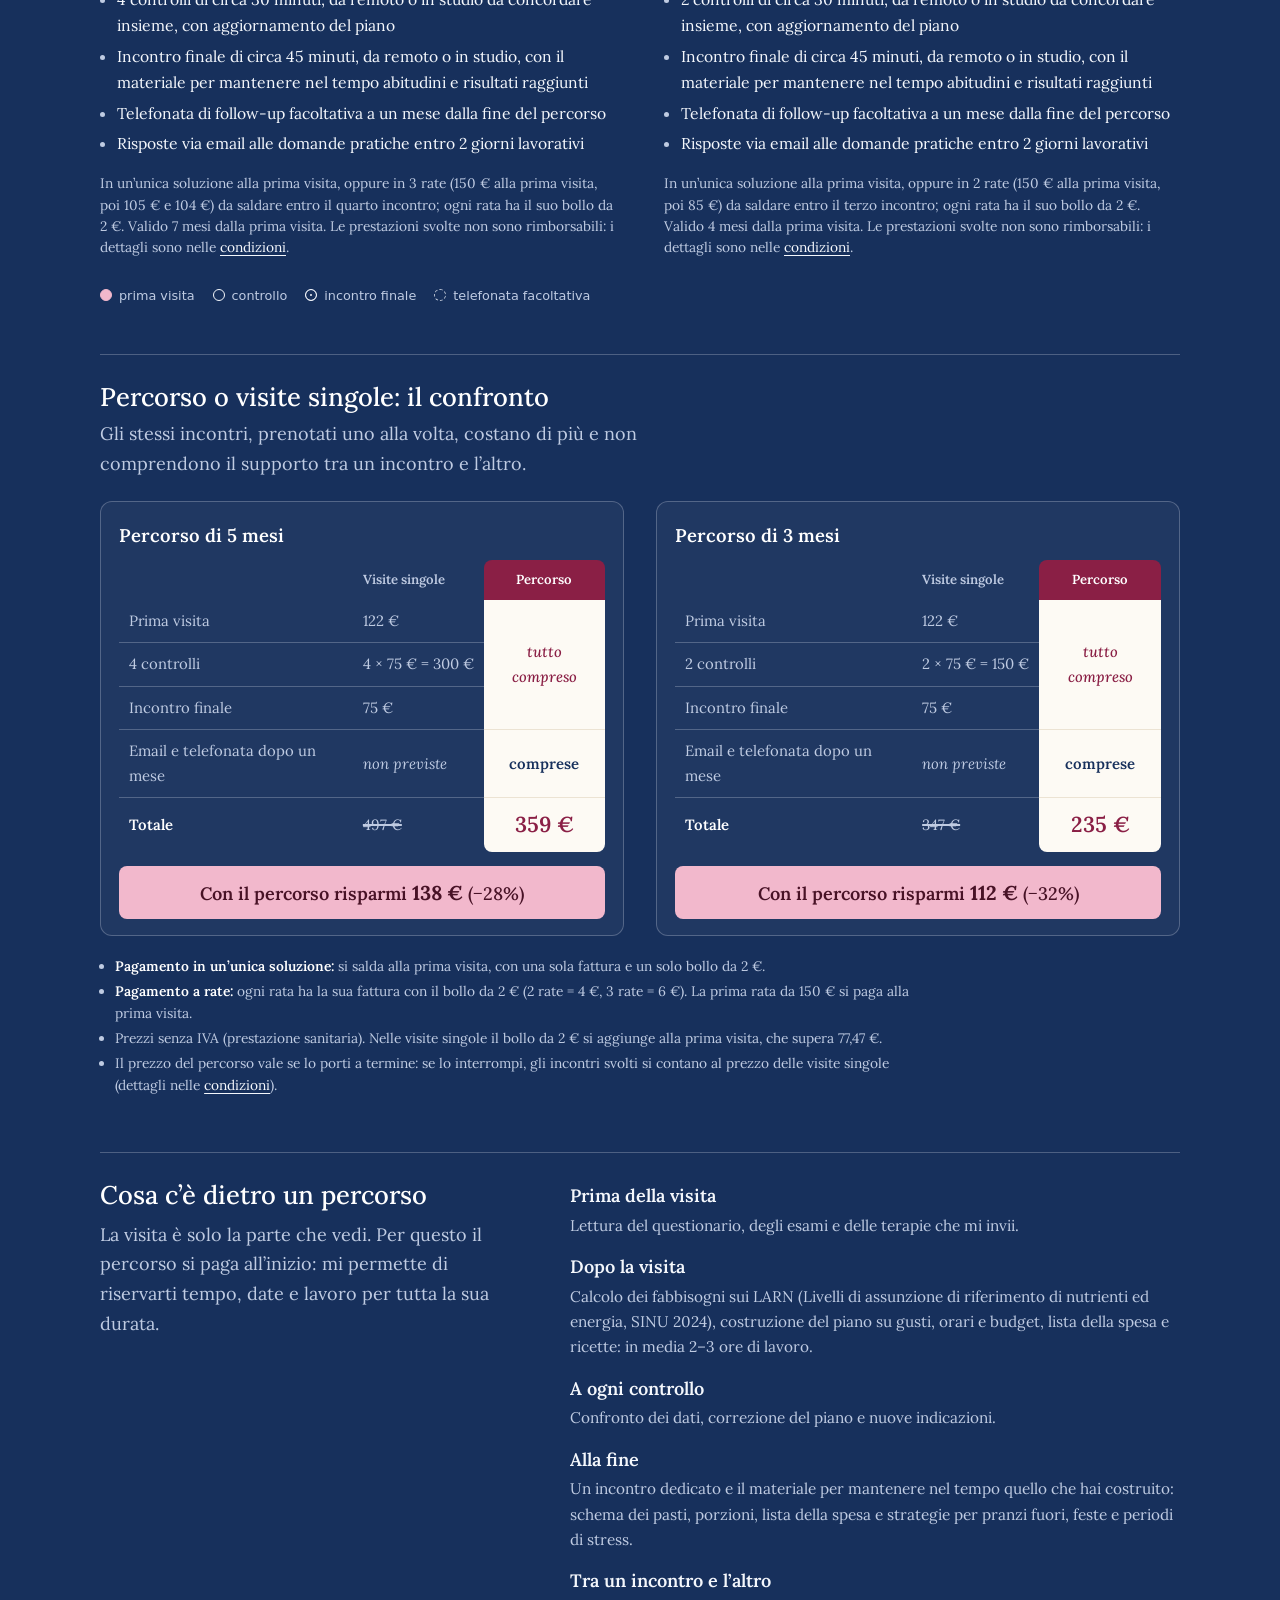
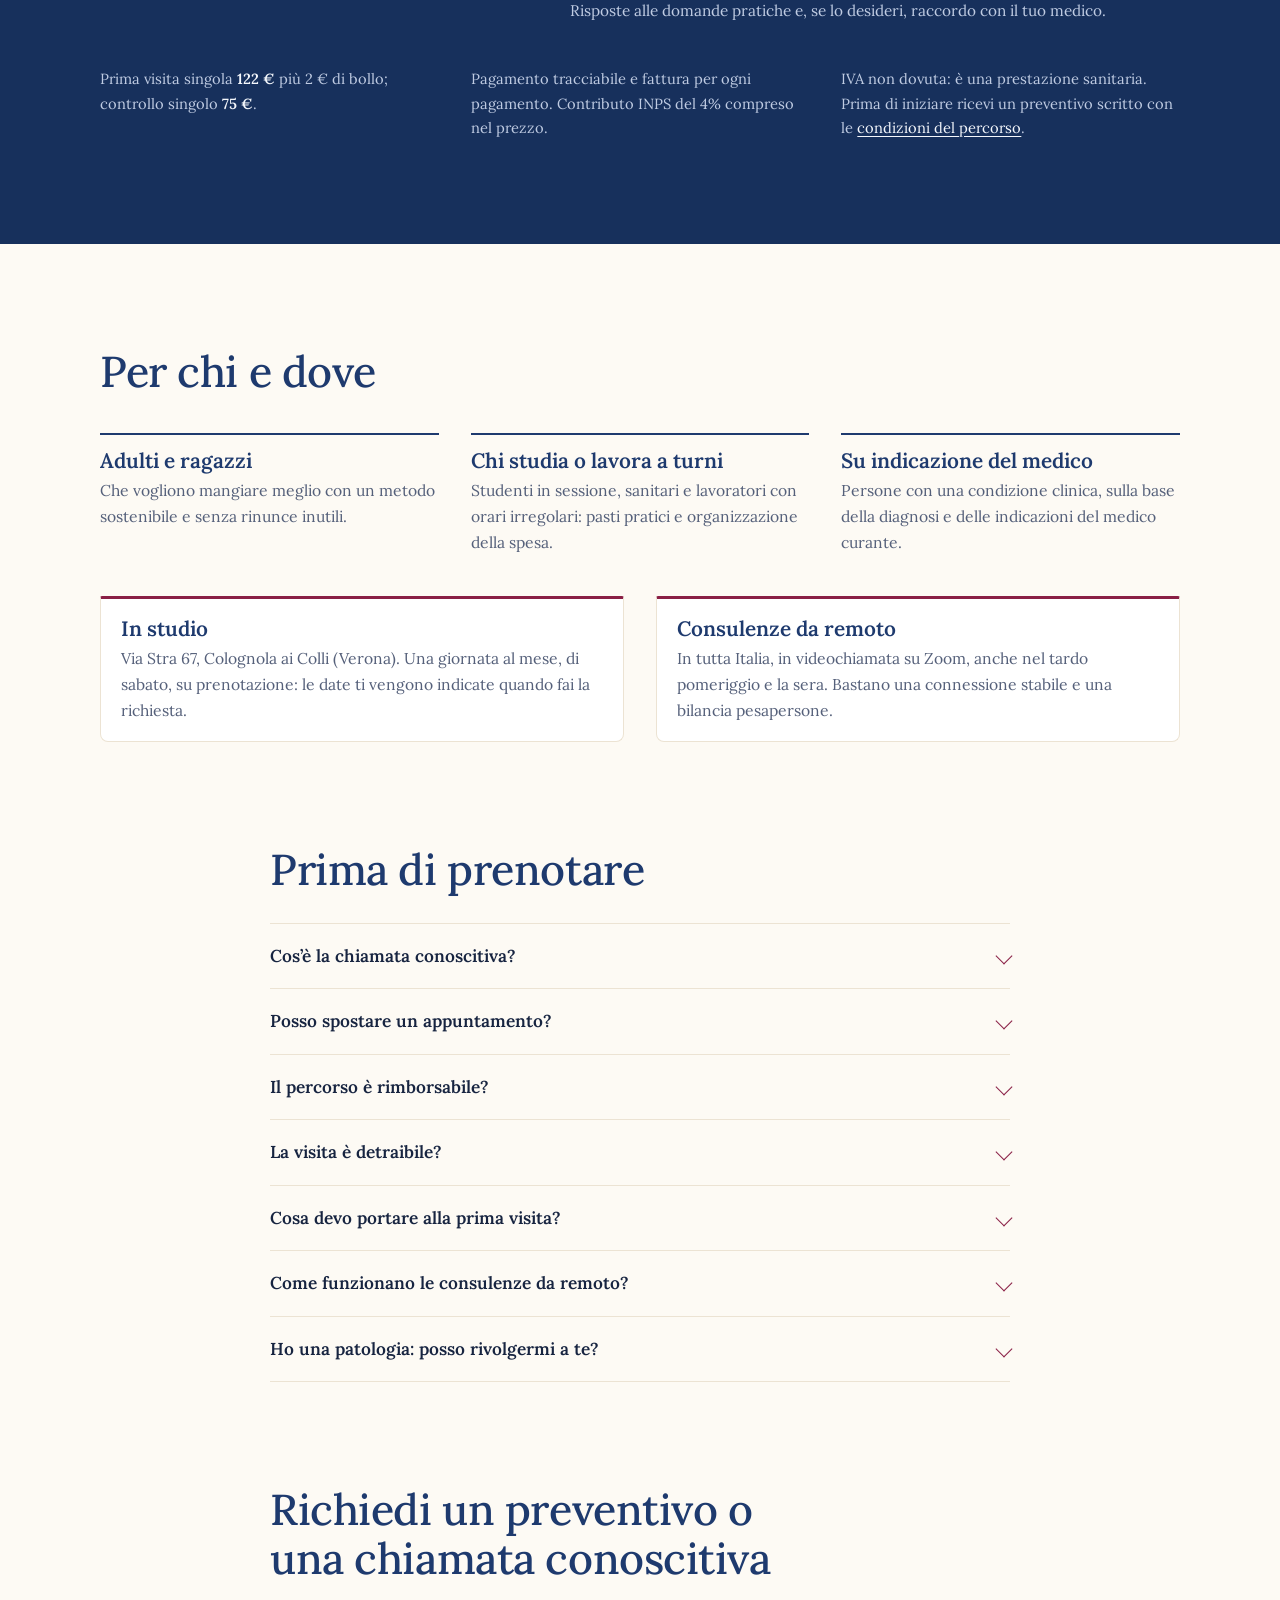
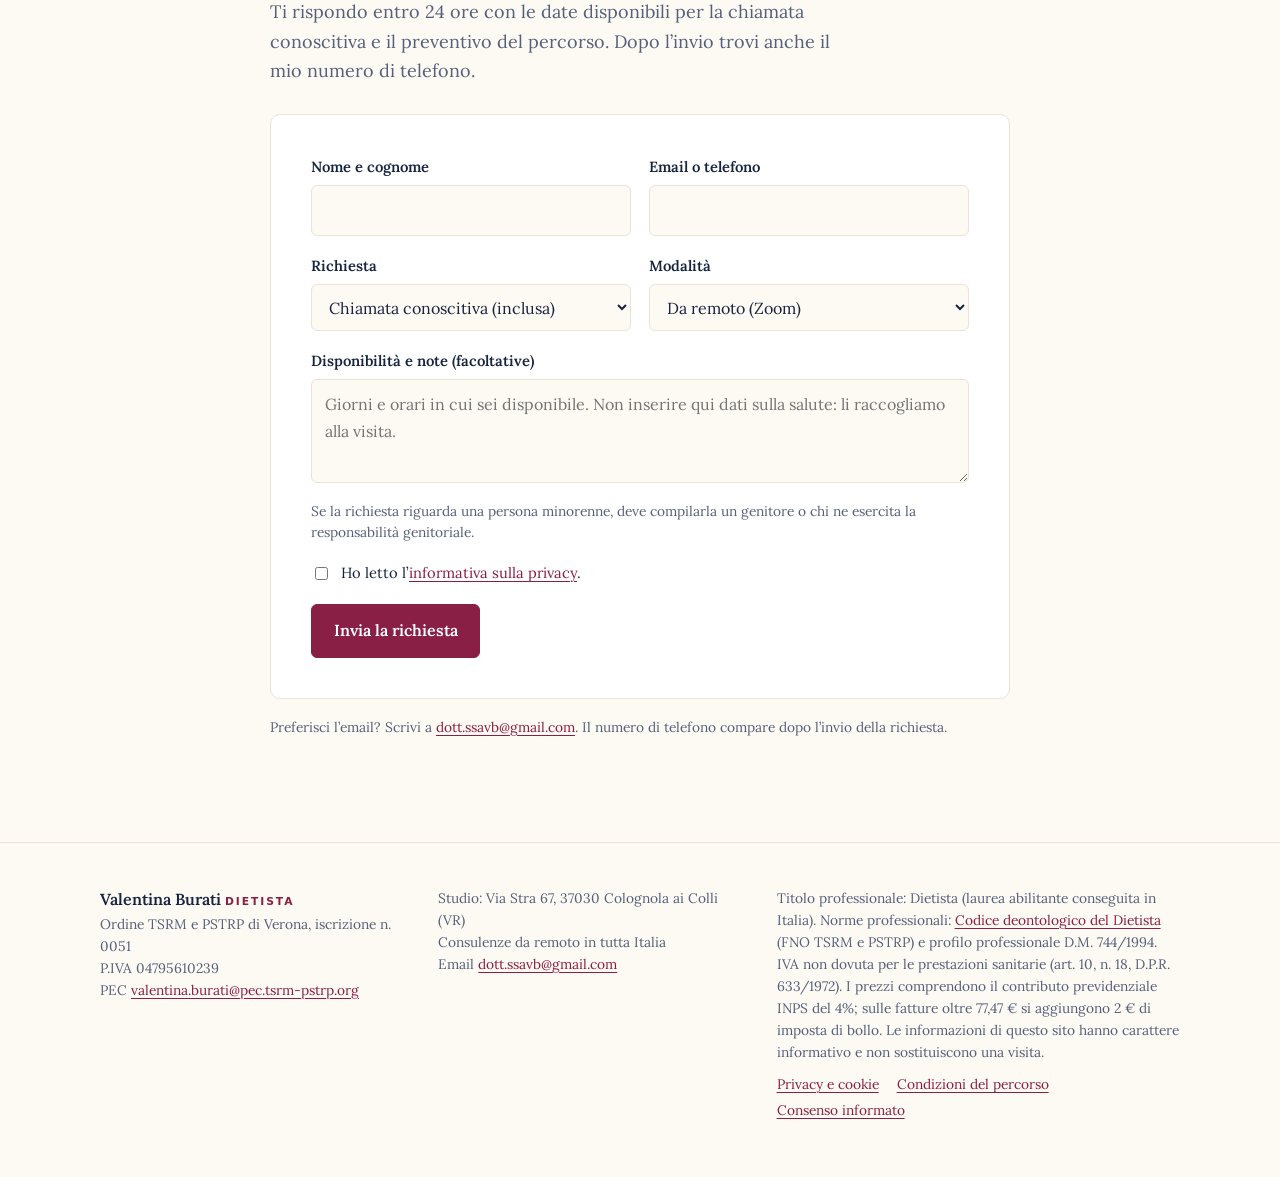
==== commit 93c3eace: "Tolte le ricette da «Piani che reggono la vita vera» Co-Authored-By: Claude Opus 5.5 <noreply@anthro" ====
--- a/index.html
+++ b/index.html
@@ -269,7 +269,7 @@
 
   <div class="reasons">
     <div><h3>Un percorso, non un foglio</h3><p>Prima visita e controlli sono già in calendario: sai dall’inizio cosa succede ogni mese.</p></div>
-    <div><h3>Piani che reggono la vita vera</h3><p>Lista della spesa con costi realistici, pasti per chi studia o lavora a turni, ricette semplici.</p></div>
+    <div><h3>Piani che reggono la vita vera</h3><p>Lista della spesa con costi realistici e pasti pensati per chi studia o lavora a turni.</p></div>
     <div><h3>Collaborazione con il medico</h3><p>In presenza di una patologia lavoro sulla diagnosi e sulle indicazioni del medico curante e, se lo desideri, lo aggiorno.</p></div>
     <div><h3>Chiarezza e rispetto</h3><p>Prezzi scritti prima di iniziare, fattura per ogni pagamento, nessuna promessa miracolosa e nessun giudizio.</p></div>
   </div>
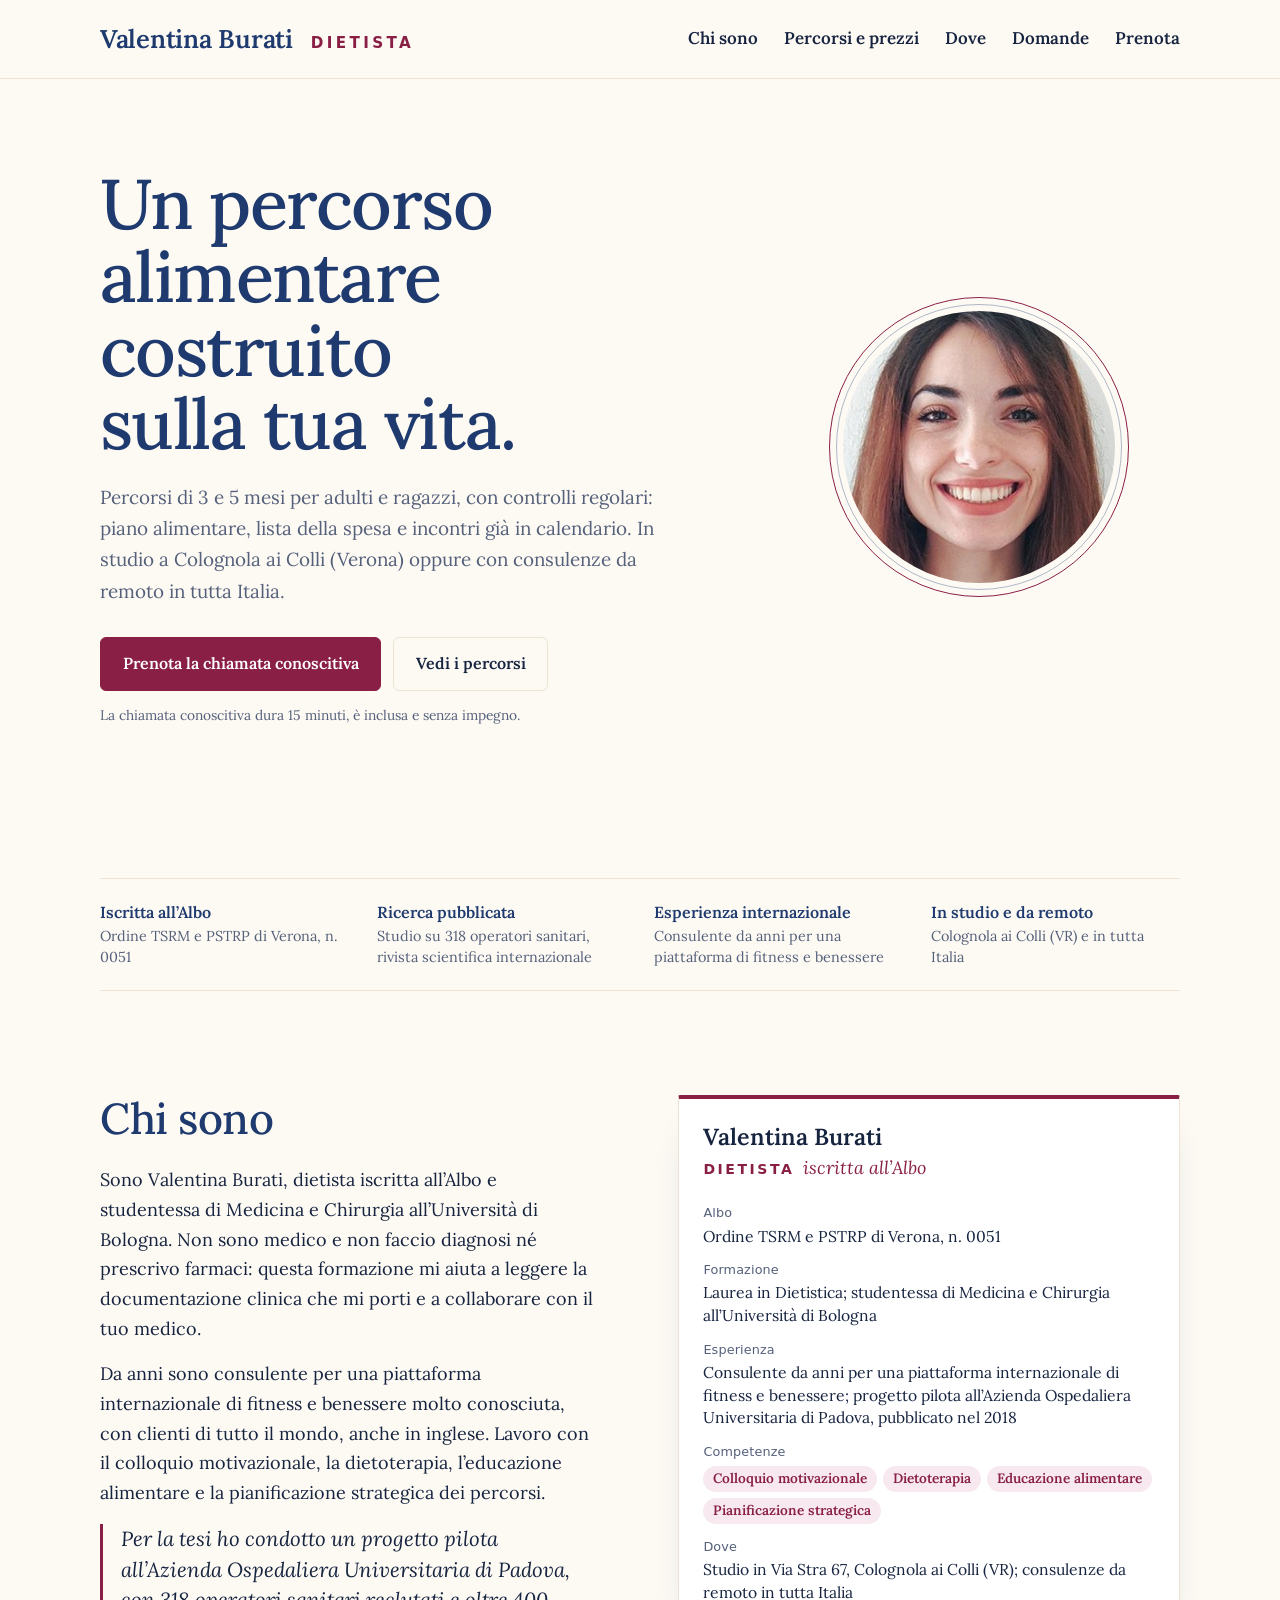
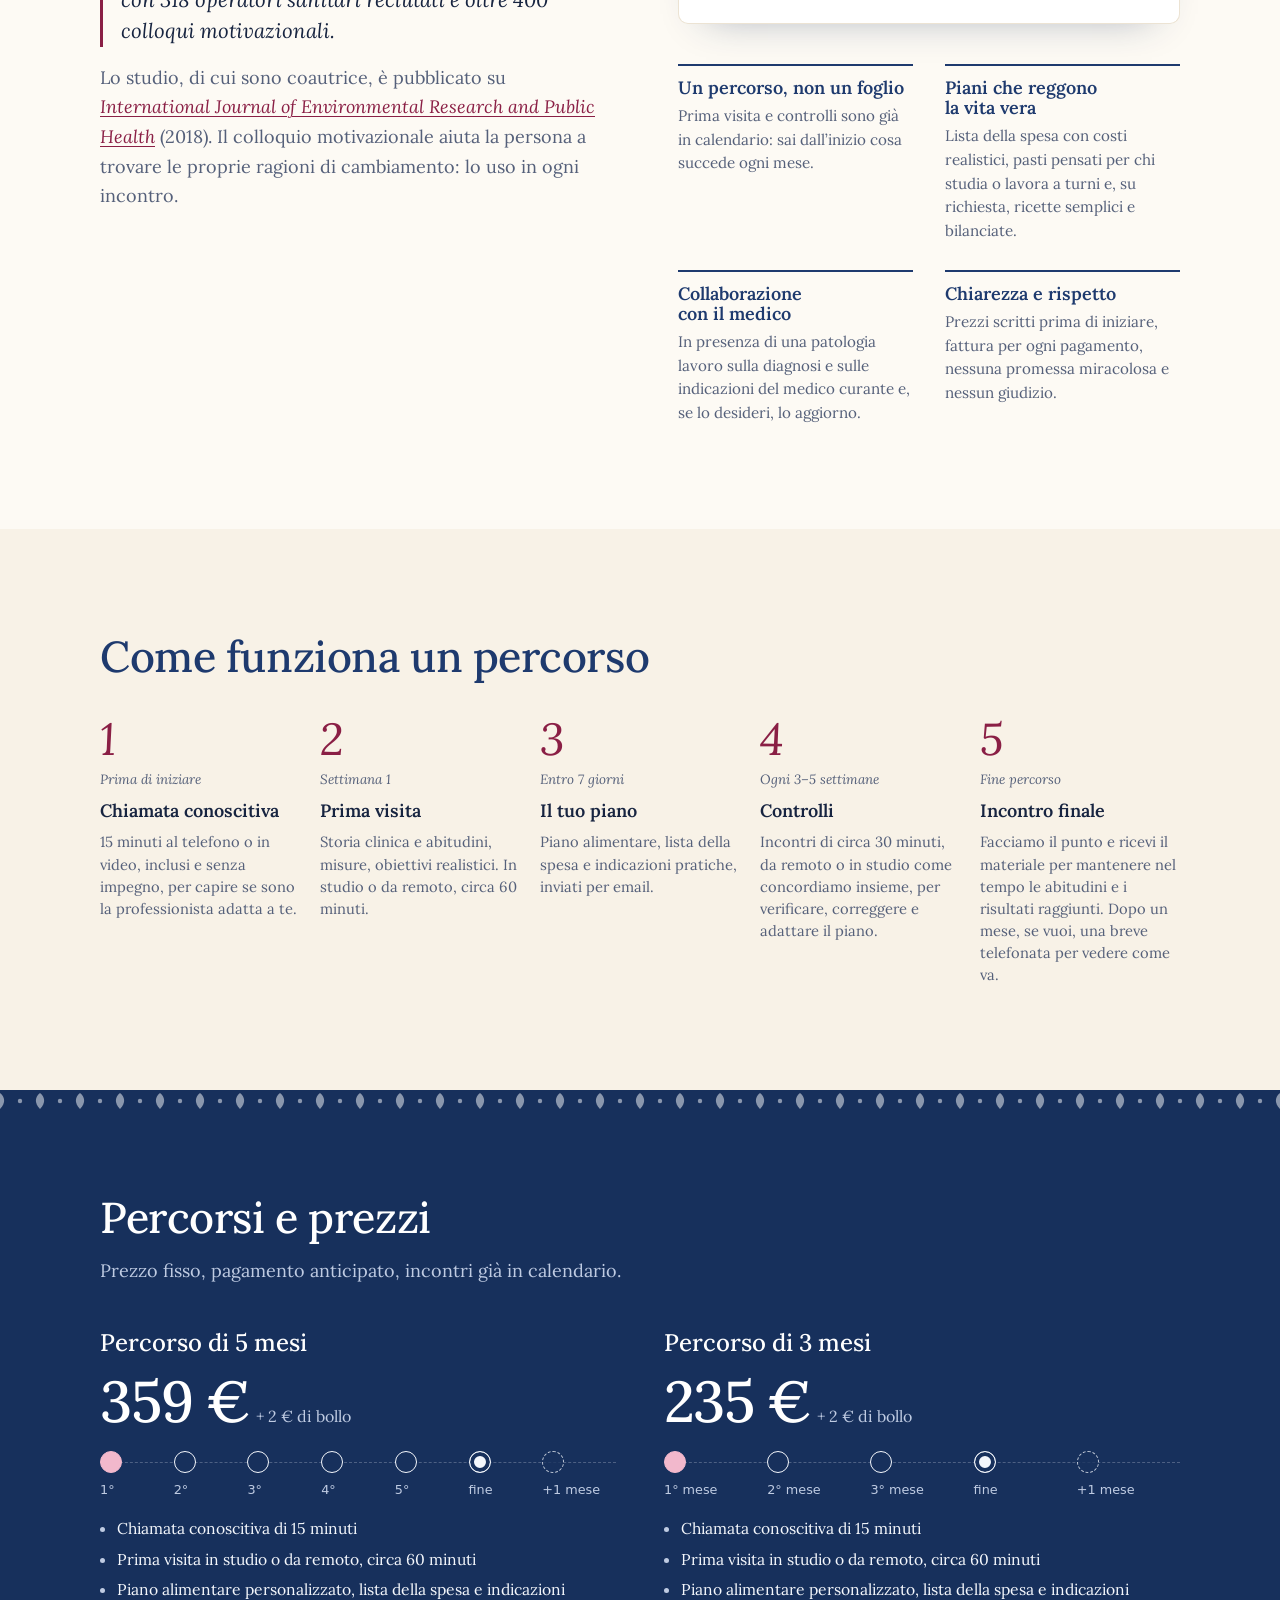
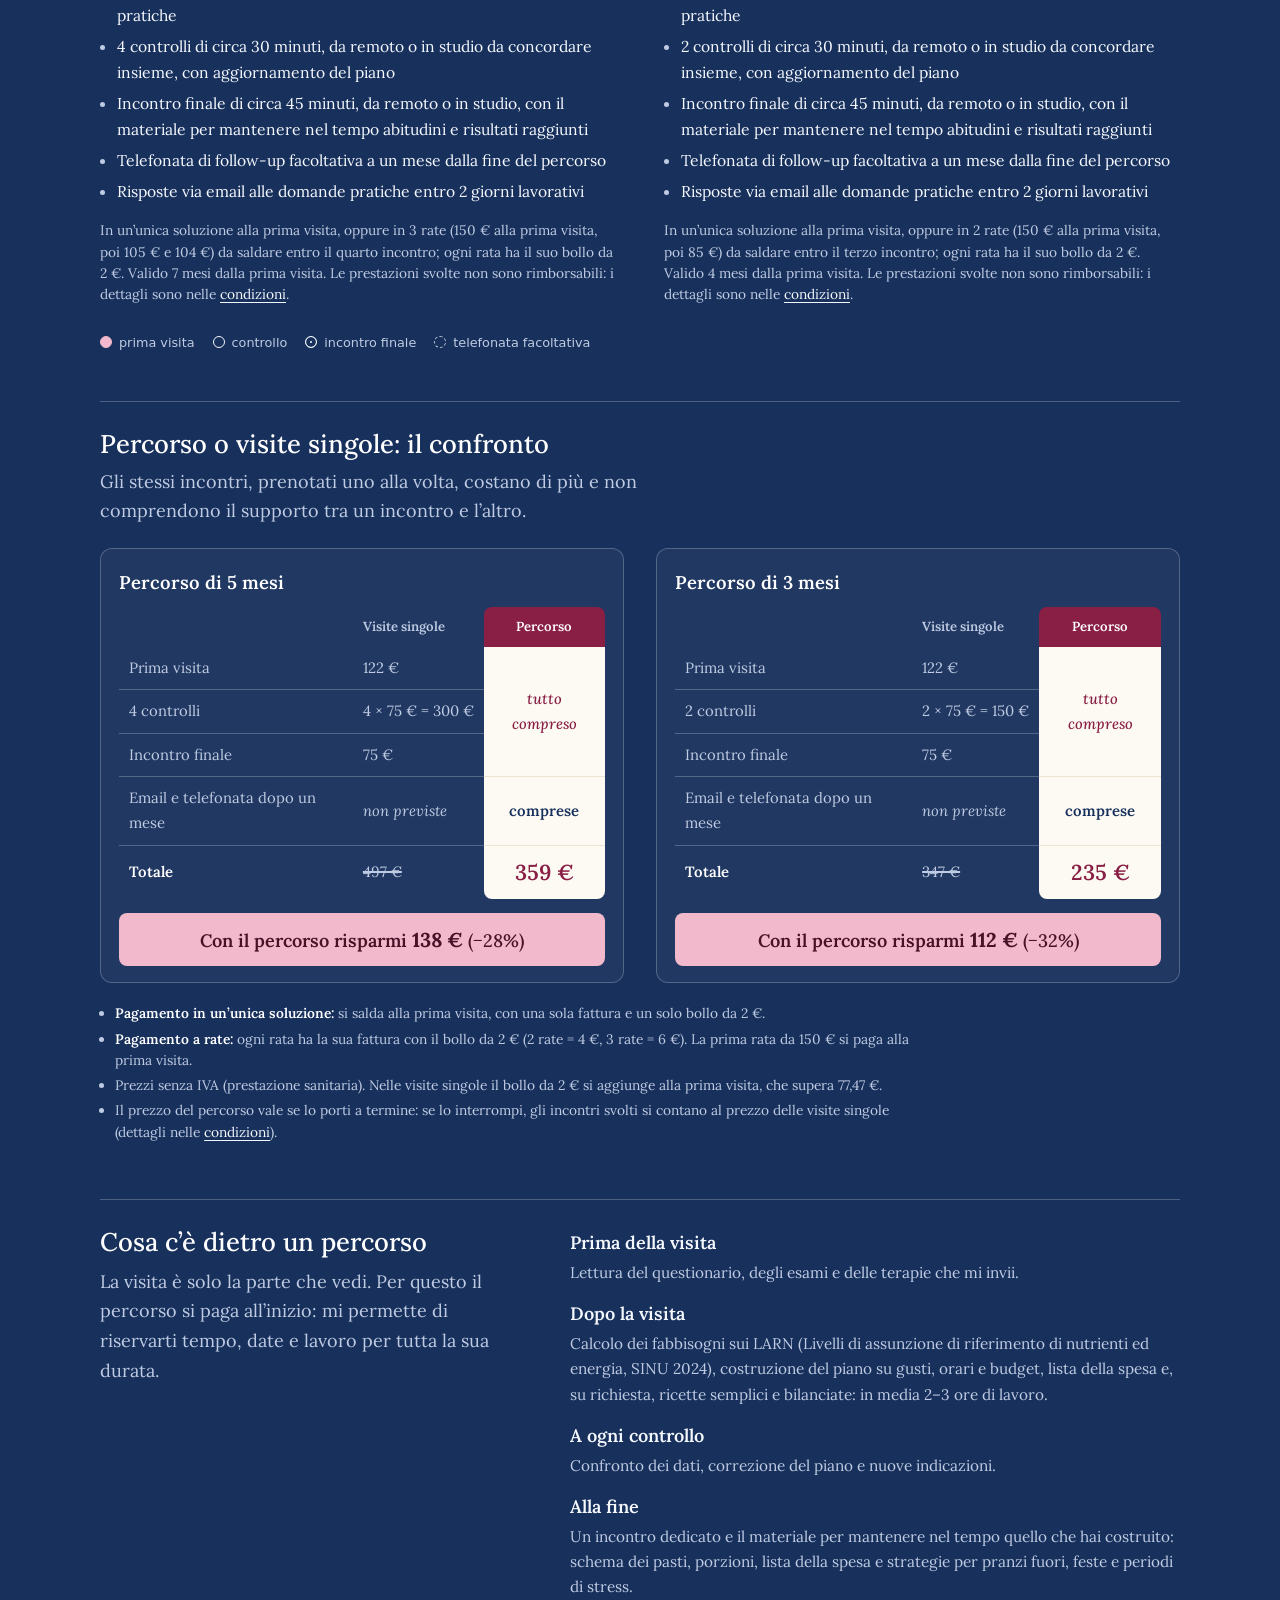
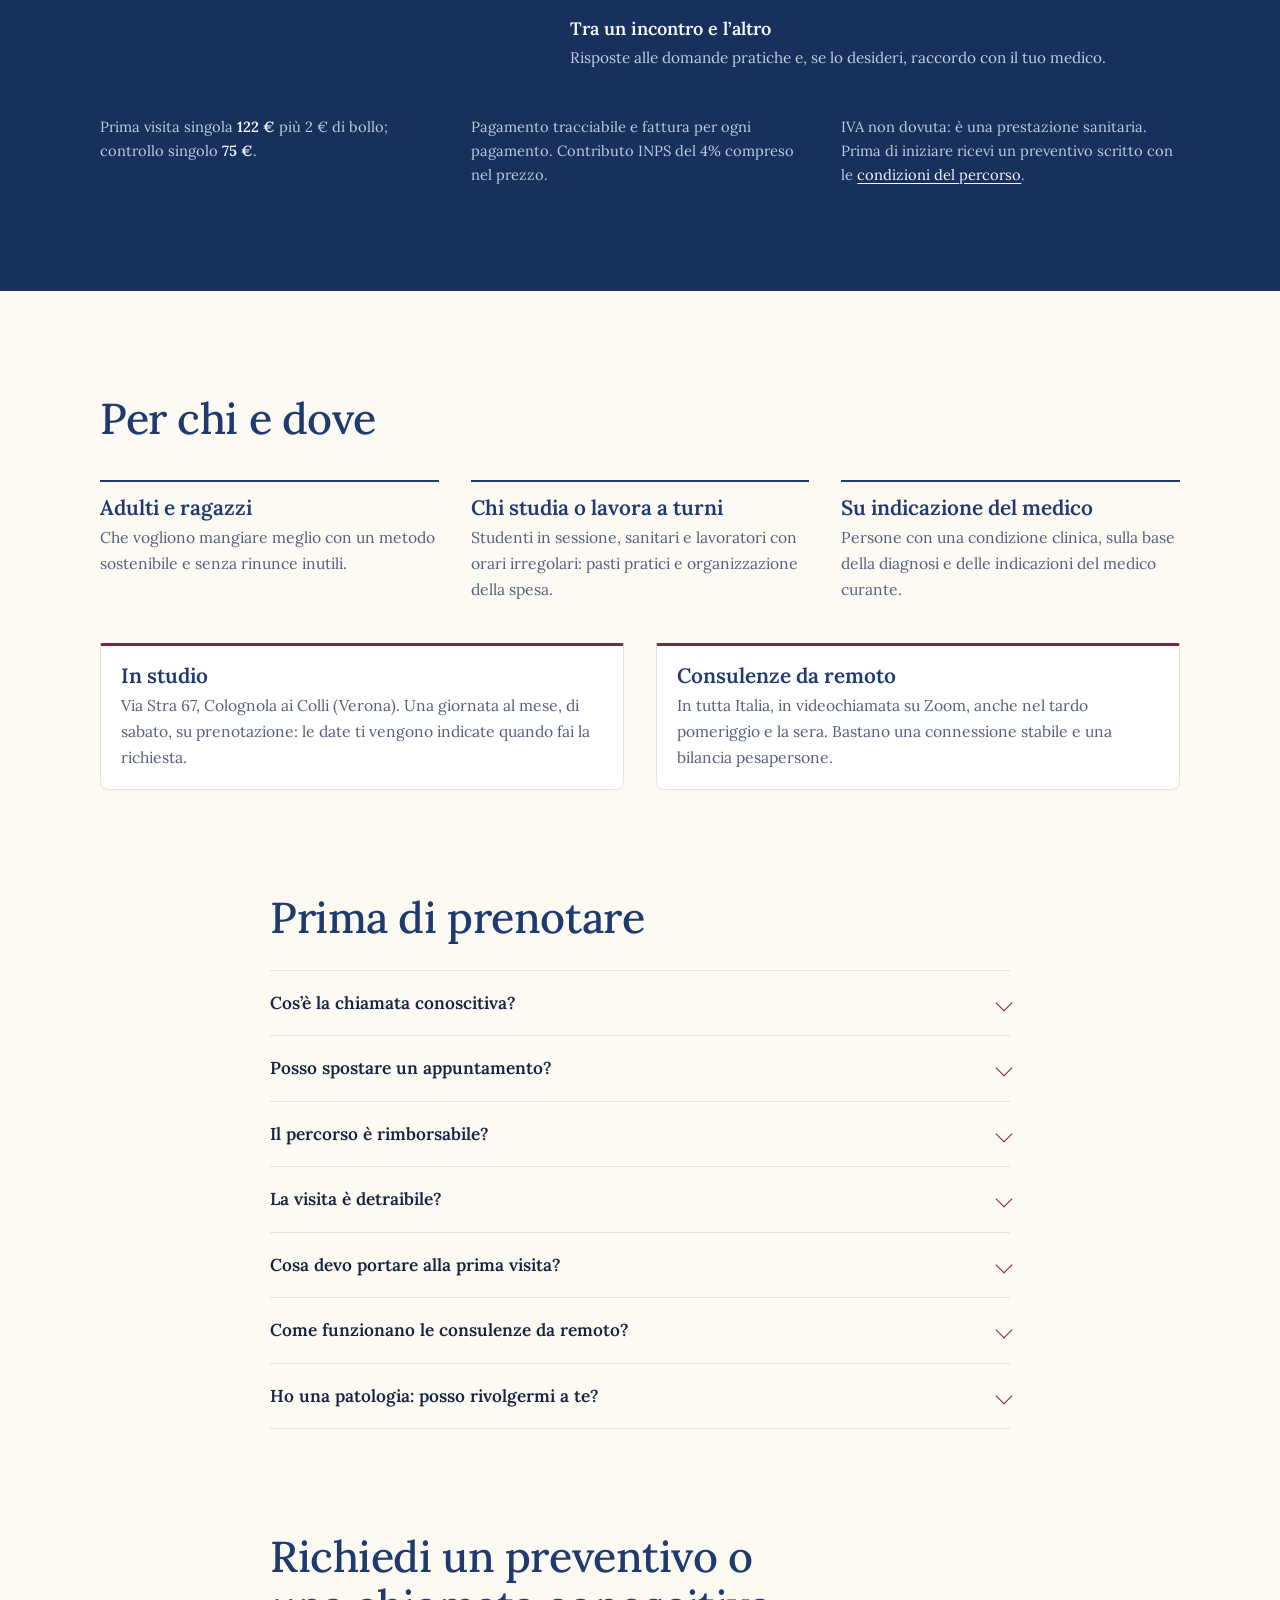
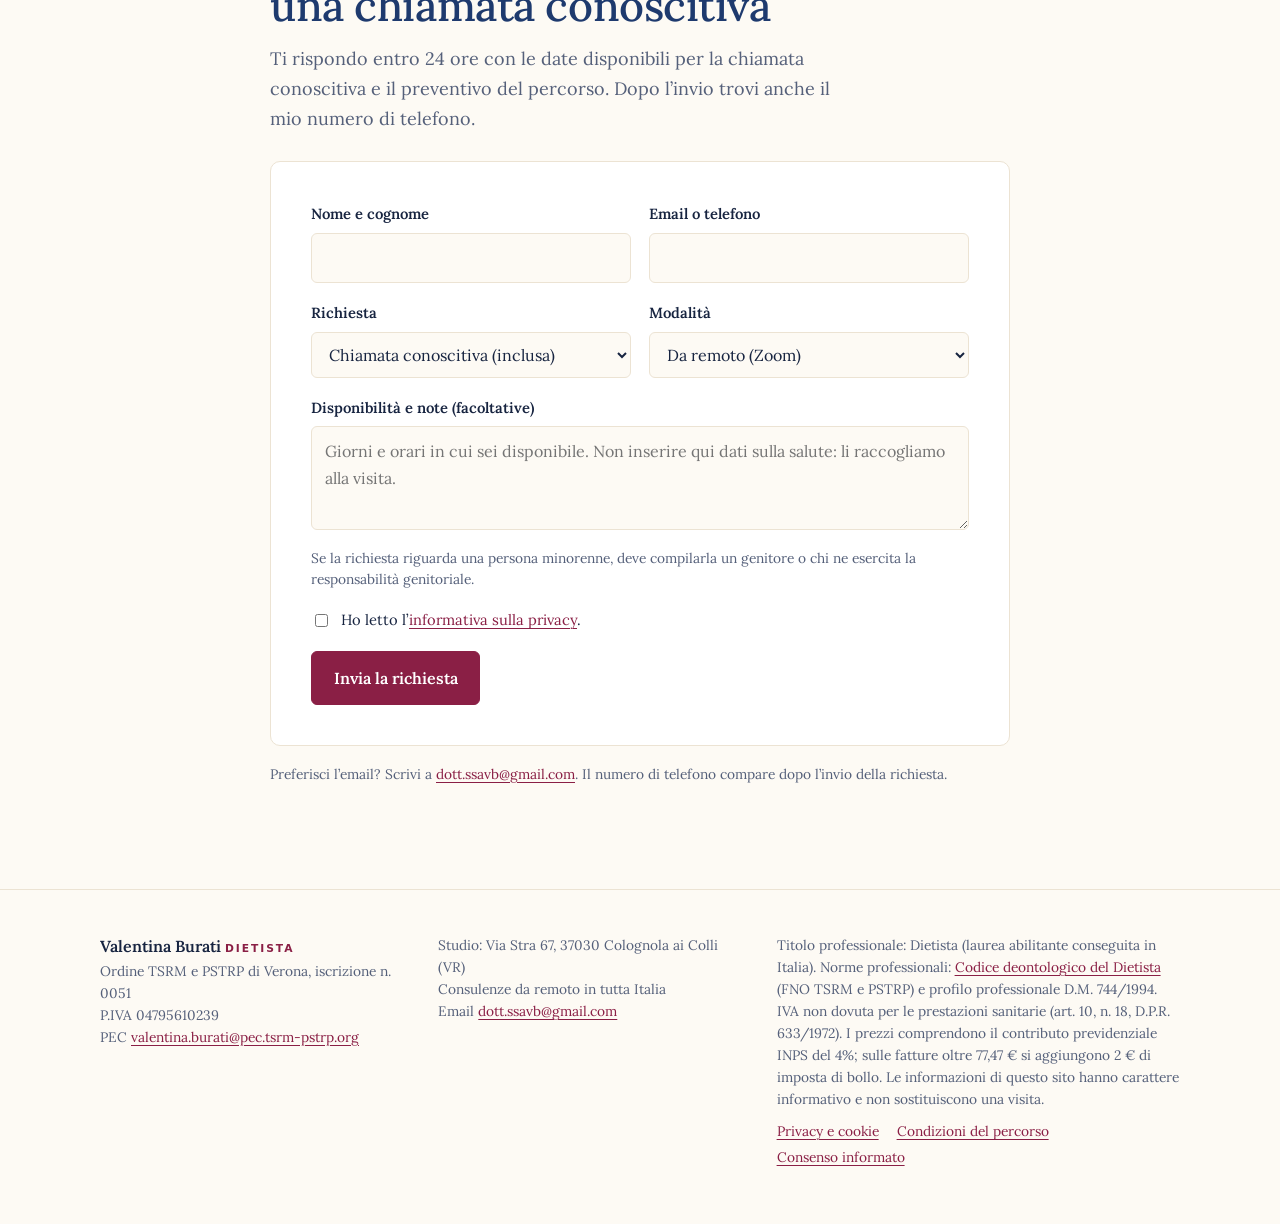
==== commit 5d8956d7: "Ricette semplici e bilanciate su richiesta Co-Authored-By: Claude Opus 5.5 <noreply@anthropic.com> C" ====
--- a/index.html
+++ b/index.html
@@ -269,7 +269,7 @@
 
   <div class="reasons">
     <div><h3>Un percorso, non un foglio</h3><p>Prima visita e controlli sono già in calendario: sai dall’inizio cosa succede ogni mese.</p></div>
-    <div><h3>Piani che reggono la vita vera</h3><p>Lista della spesa con costi realistici e pasti pensati per chi studia o lavora a turni.</p></div>
+    <div><h3>Piani che reggono la vita vera</h3><p>Lista della spesa con costi realistici, pasti pensati per chi studia o lavora a turni e, su richiesta, ricette semplici e bilanciate.</p></div>
     <div><h3>Collaborazione con il medico</h3><p>In presenza di una patologia lavoro sulla diagnosi e sulle indicazioni del medico curante e, se lo desideri, lo aggiorno.</p></div>
     <div><h3>Chiarezza e rispetto</h3><p>Prezzi scritti prima di iniziare, fattura per ogni pagamento, nessuna promessa miracolosa e nessun giudizio.</p></div>
   </div>
@@ -386,7 +386,7 @@
     </div>
     <dl>
       <div><dt>Prima della visita</dt><dd>Lettura del questionario, degli esami e delle terapie che mi invii.</dd></div>
-      <div><dt>Dopo la visita</dt><dd>Calcolo dei fabbisogni sui LARN (Livelli di assunzione di riferimento di nutrienti ed energia, SINU 2024), costruzione del piano su gusti, orari e budget, lista della spesa e ricette: in media 2–3 ore di lavoro.</dd></div>
+      <div><dt>Dopo la visita</dt><dd>Calcolo dei fabbisogni sui LARN (Livelli di assunzione di riferimento di nutrienti ed energia, SINU 2024), costruzione del piano su gusti, orari e budget, lista della spesa e, su richiesta, ricette semplici e bilanciate: in media 2–3 ore di lavoro.</dd></div>
       <div><dt>A ogni controllo</dt><dd>Confronto dei dati, correzione del piano e nuove indicazioni.</dd></div>
       <div><dt>Alla fine</dt><dd>Un incontro dedicato e il materiale per mantenere nel tempo quello che hai costruito: schema dei pasti, porzioni, lista della spesa e strategie per pranzi fuori, feste e periodi di stress.</dd></div>
       <div><dt>Tra un incontro e l’altro</dt><dd>Risposte alle domande pratiche e, se lo desideri, raccordo con il tuo medico.</dd></div>
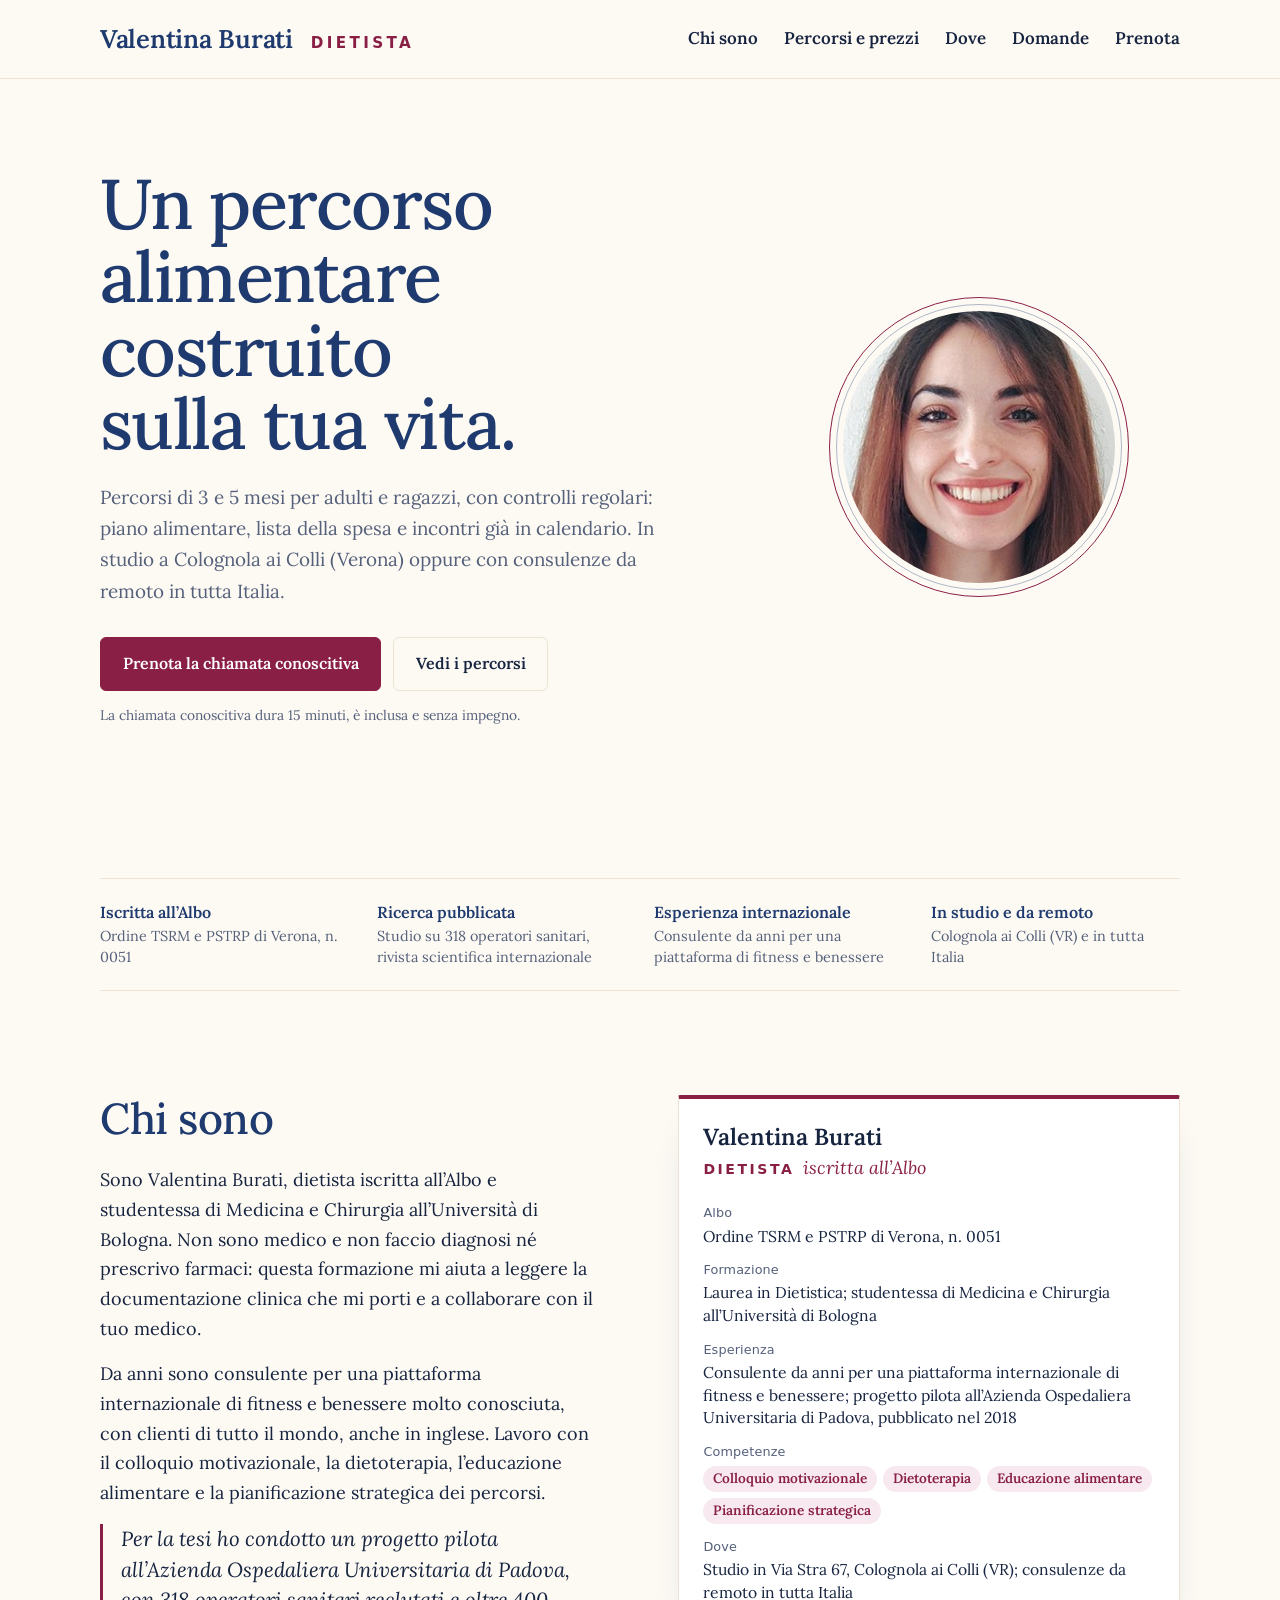
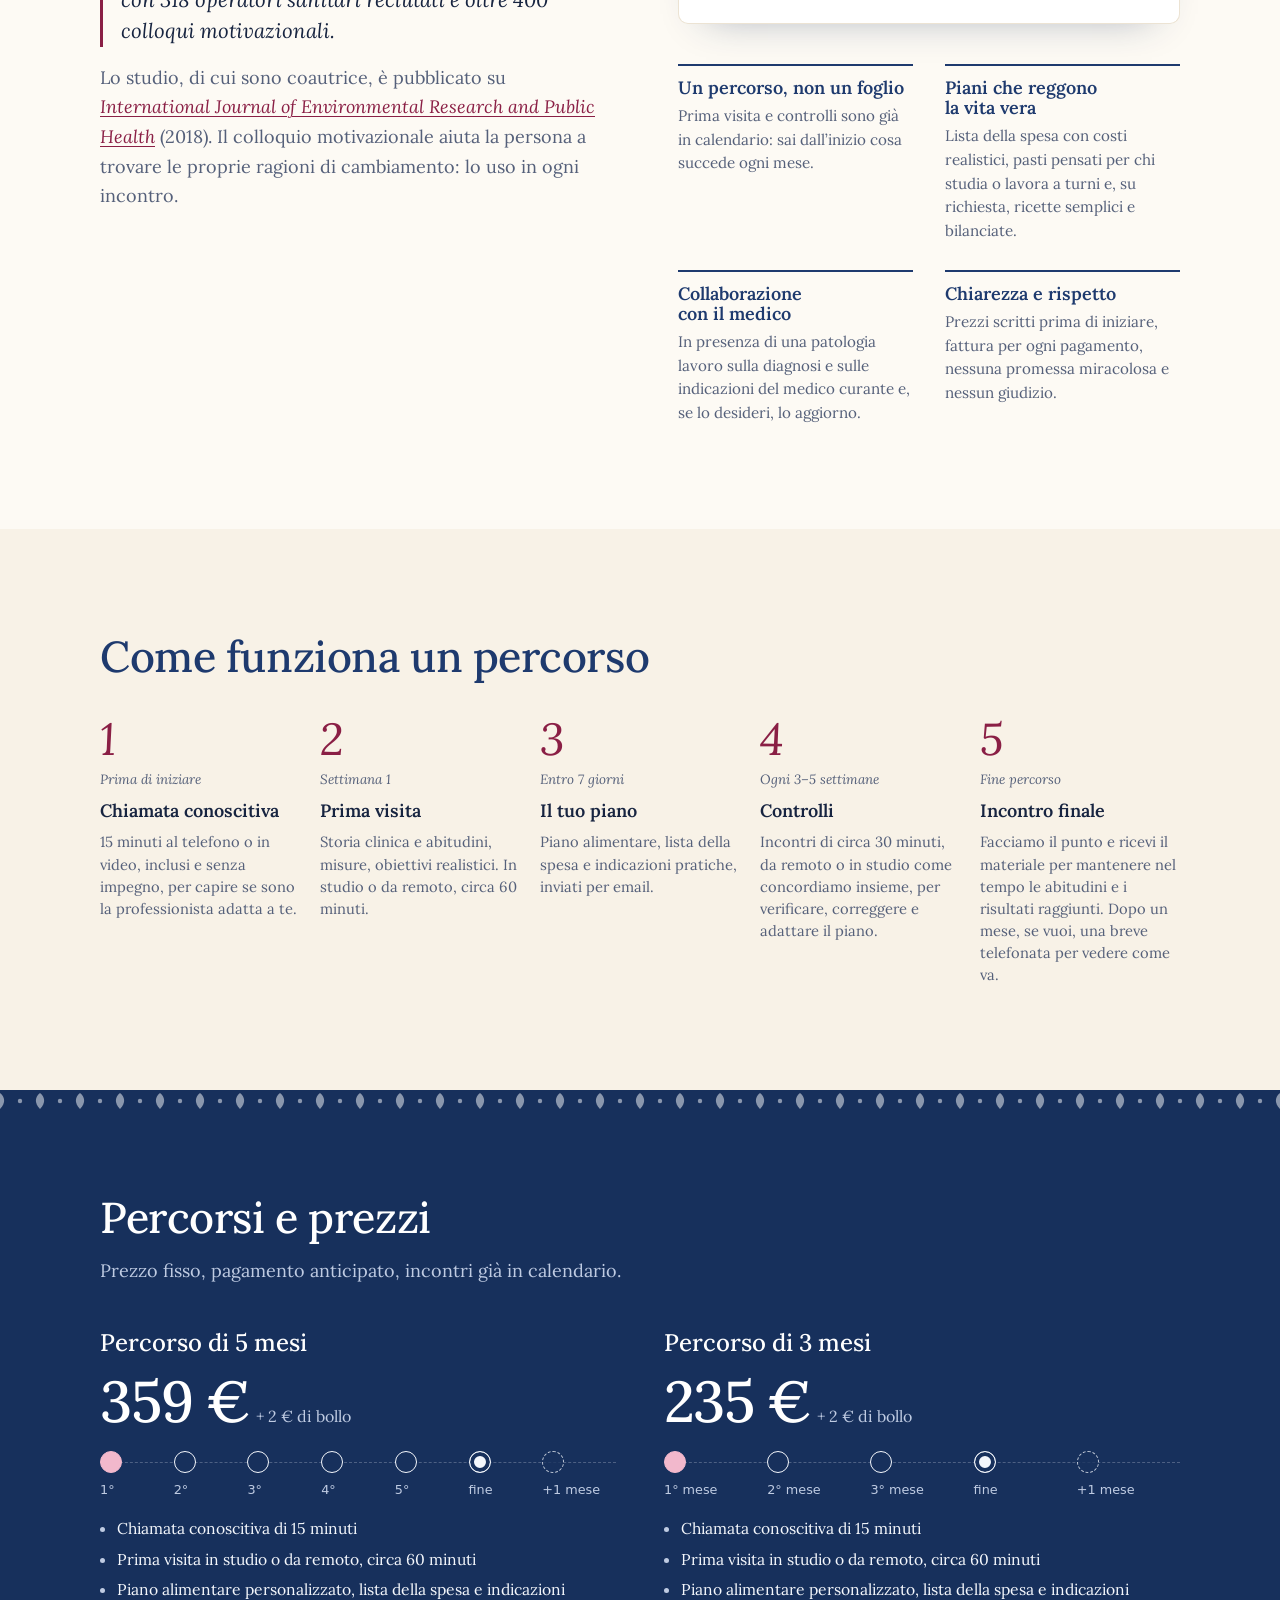
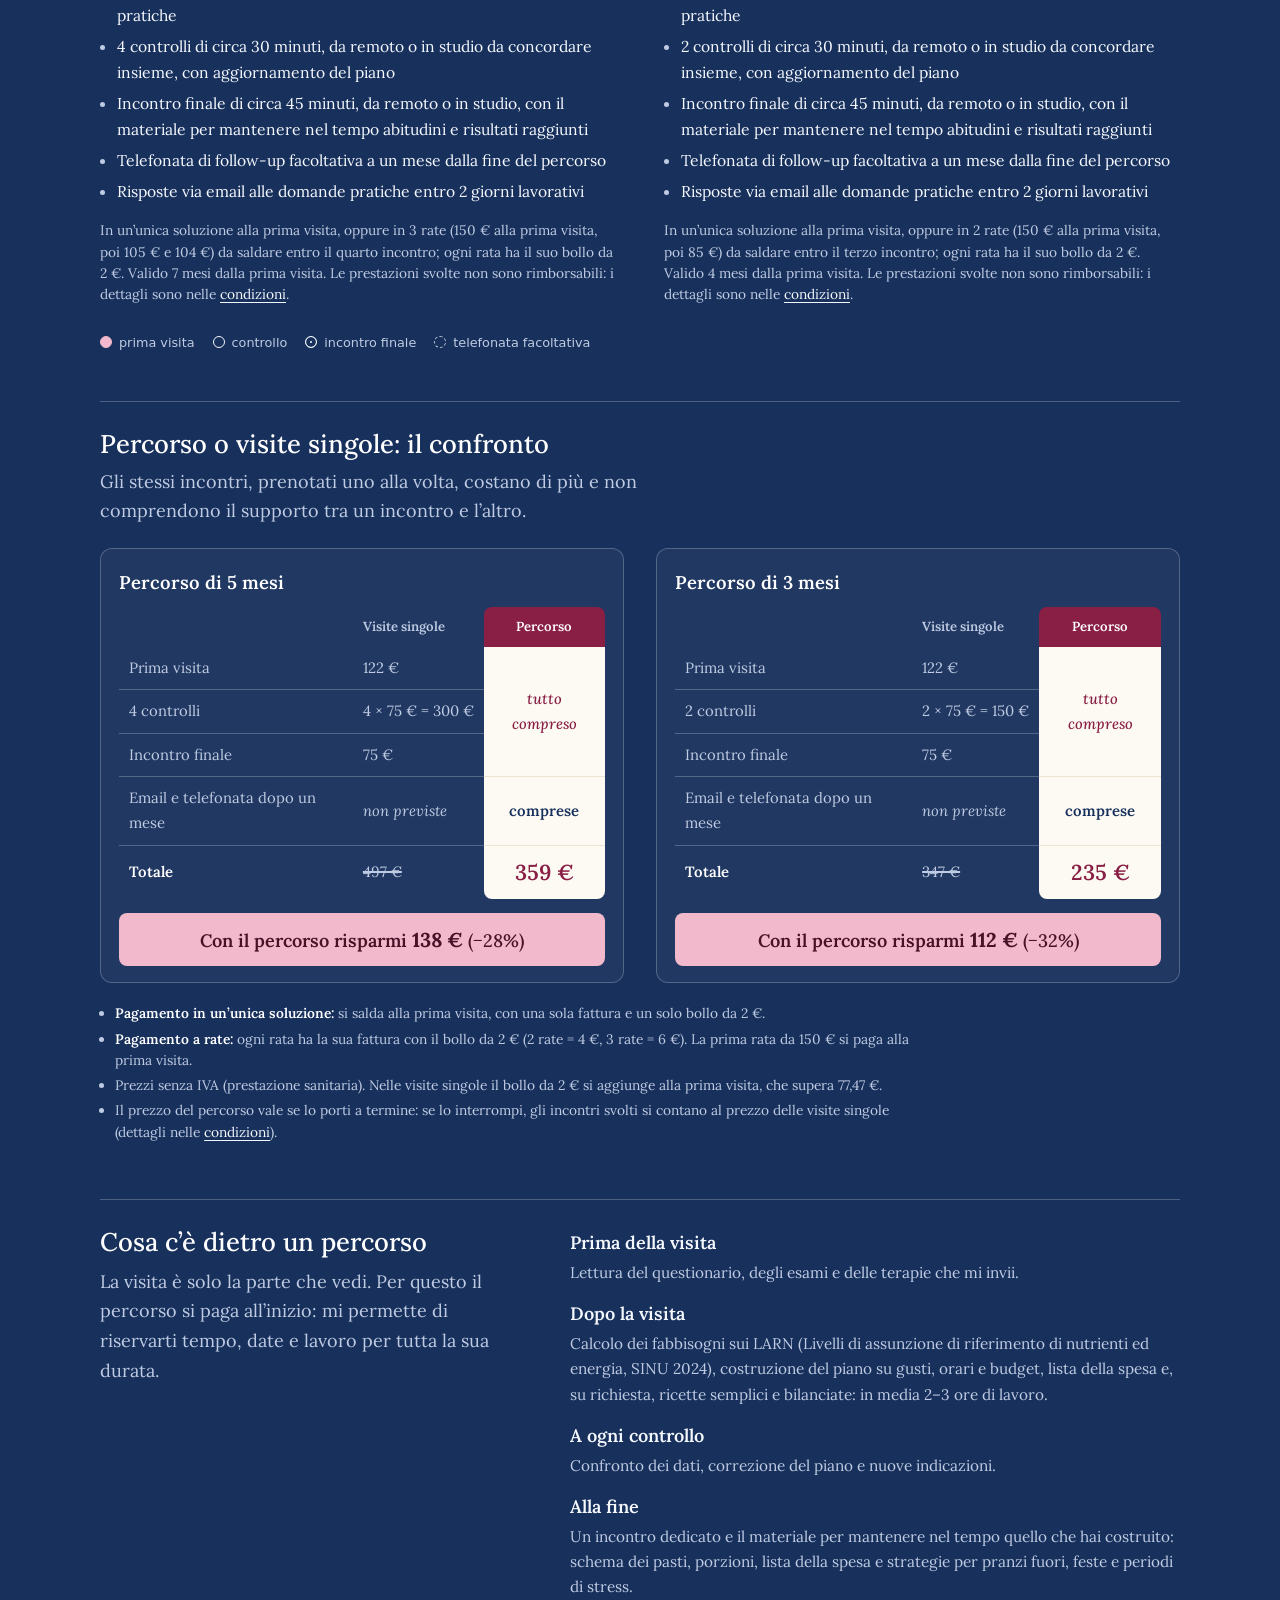
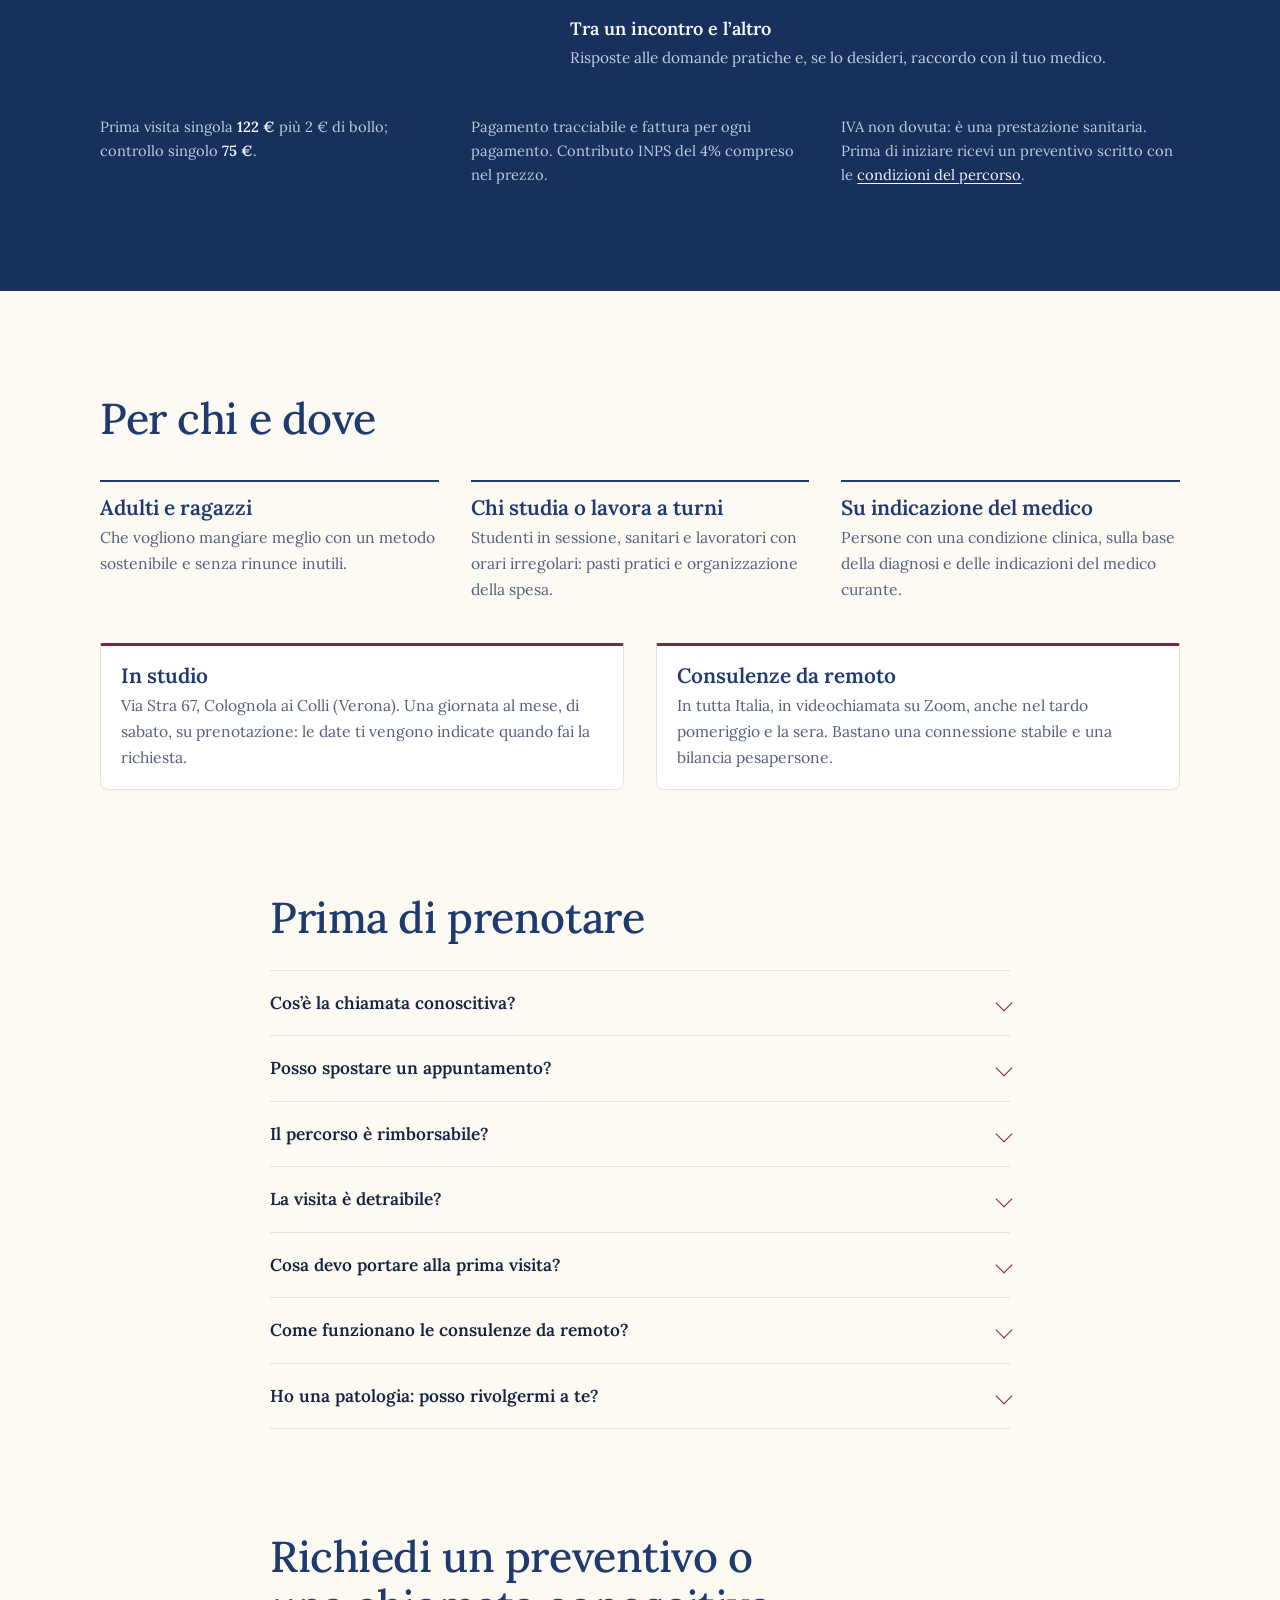
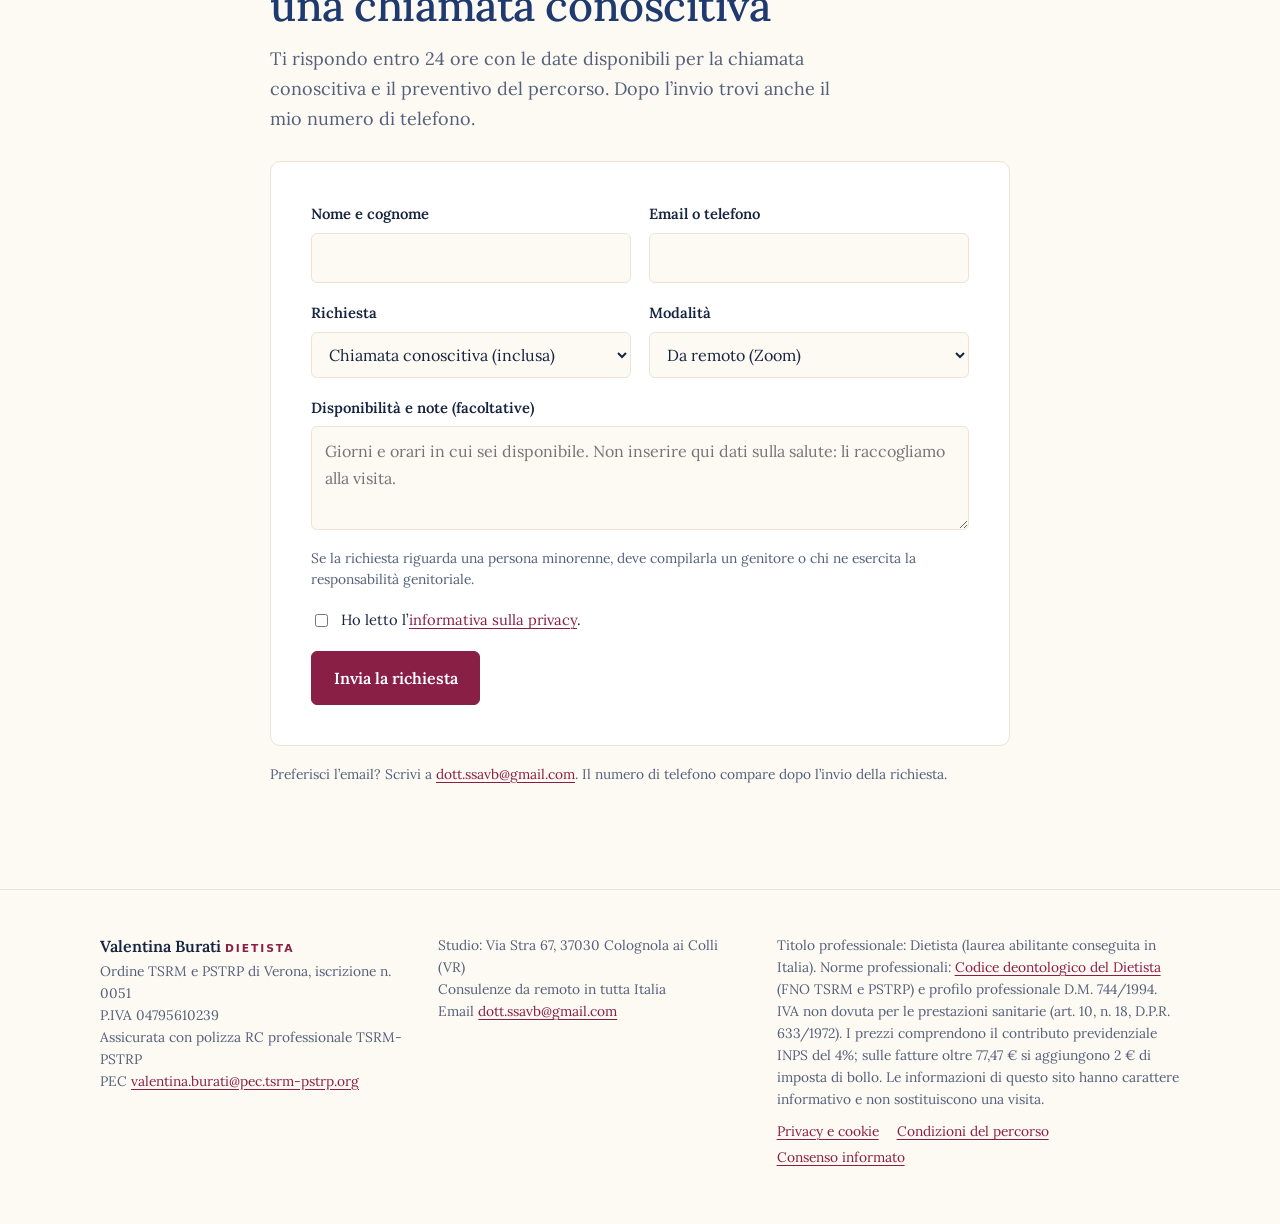
==== commit f6d3667b: "Dati polizza RC professionale TSRM-PSTRP nelle condizioni e nel piè di pagina Co-Authored-By: Claude" ====
--- a/index.html
+++ b/index.html
@@ -459,7 +459,7 @@
 <a class="cta-bar" id="ctabar" href="#prenota">Prenota la chiamata conoscitiva</a>
 
 <footer><div class="wrap cols">
-  <div><b>Valentina Burati</b> <span class="caps" style="color:var(--radicchio)">DIETISTA</span><br>Ordine TSRM e PSTRP di Verona, iscrizione n. 0051<br>P.IVA 04795610239<br>PEC <a href="mailto:valentina.burati@pec.tsrm-pstrp.org">valentina.burati@pec.tsrm-pstrp.org</a></div>
+  <div><b>Valentina Burati</b> <span class="caps" style="color:var(--radicchio)">DIETISTA</span><br>Ordine TSRM e PSTRP di Verona, iscrizione n. 0051<br>P.IVA 04795610239<br>Assicurata con polizza RC professionale TSRM-PSTRP<br>PEC <a href="mailto:valentina.burati@pec.tsrm-pstrp.org">valentina.burati@pec.tsrm-pstrp.org</a></div>
   <div>Studio: Via Stra 67, 37030 Colognola ai Colli (VR)<br>Consulenze da remoto in tutta Italia<br>Email <a href="mailto:dott.ssavb@gmail.com">dott.ssavb@gmail.com</a></div>
   <div>Titolo professionale: Dietista (laurea abilitante conseguita in Italia). Norme professionali: <a href="https://tsrm-pstrp.org/wp-content/uploads/2025/02/CD_Dietista.pdf" rel="noopener">Codice deontologico del Dietista</a> (FNO TSRM e PSTRP) e profilo professionale D.M. 744/1994. IVA non dovuta per le prestazioni sanitarie (art. 10, n. 18, D.P.R. 633/1972). I prezzi comprendono il contributo previdenziale INPS del 4%; sulle fatture oltre 77,47 € si aggiungono 2 € di imposta di bollo. Le informazioni di questo sito hanno carattere informativo e non sostituiscono una visita.
     <ul><li><a href="privacy.html">Privacy e cookie</a></li><li><a href="condizioni.html">Condizioni del percorso</a></li><li><a href="consenso.html">Consenso informato</a></li></ul></div>
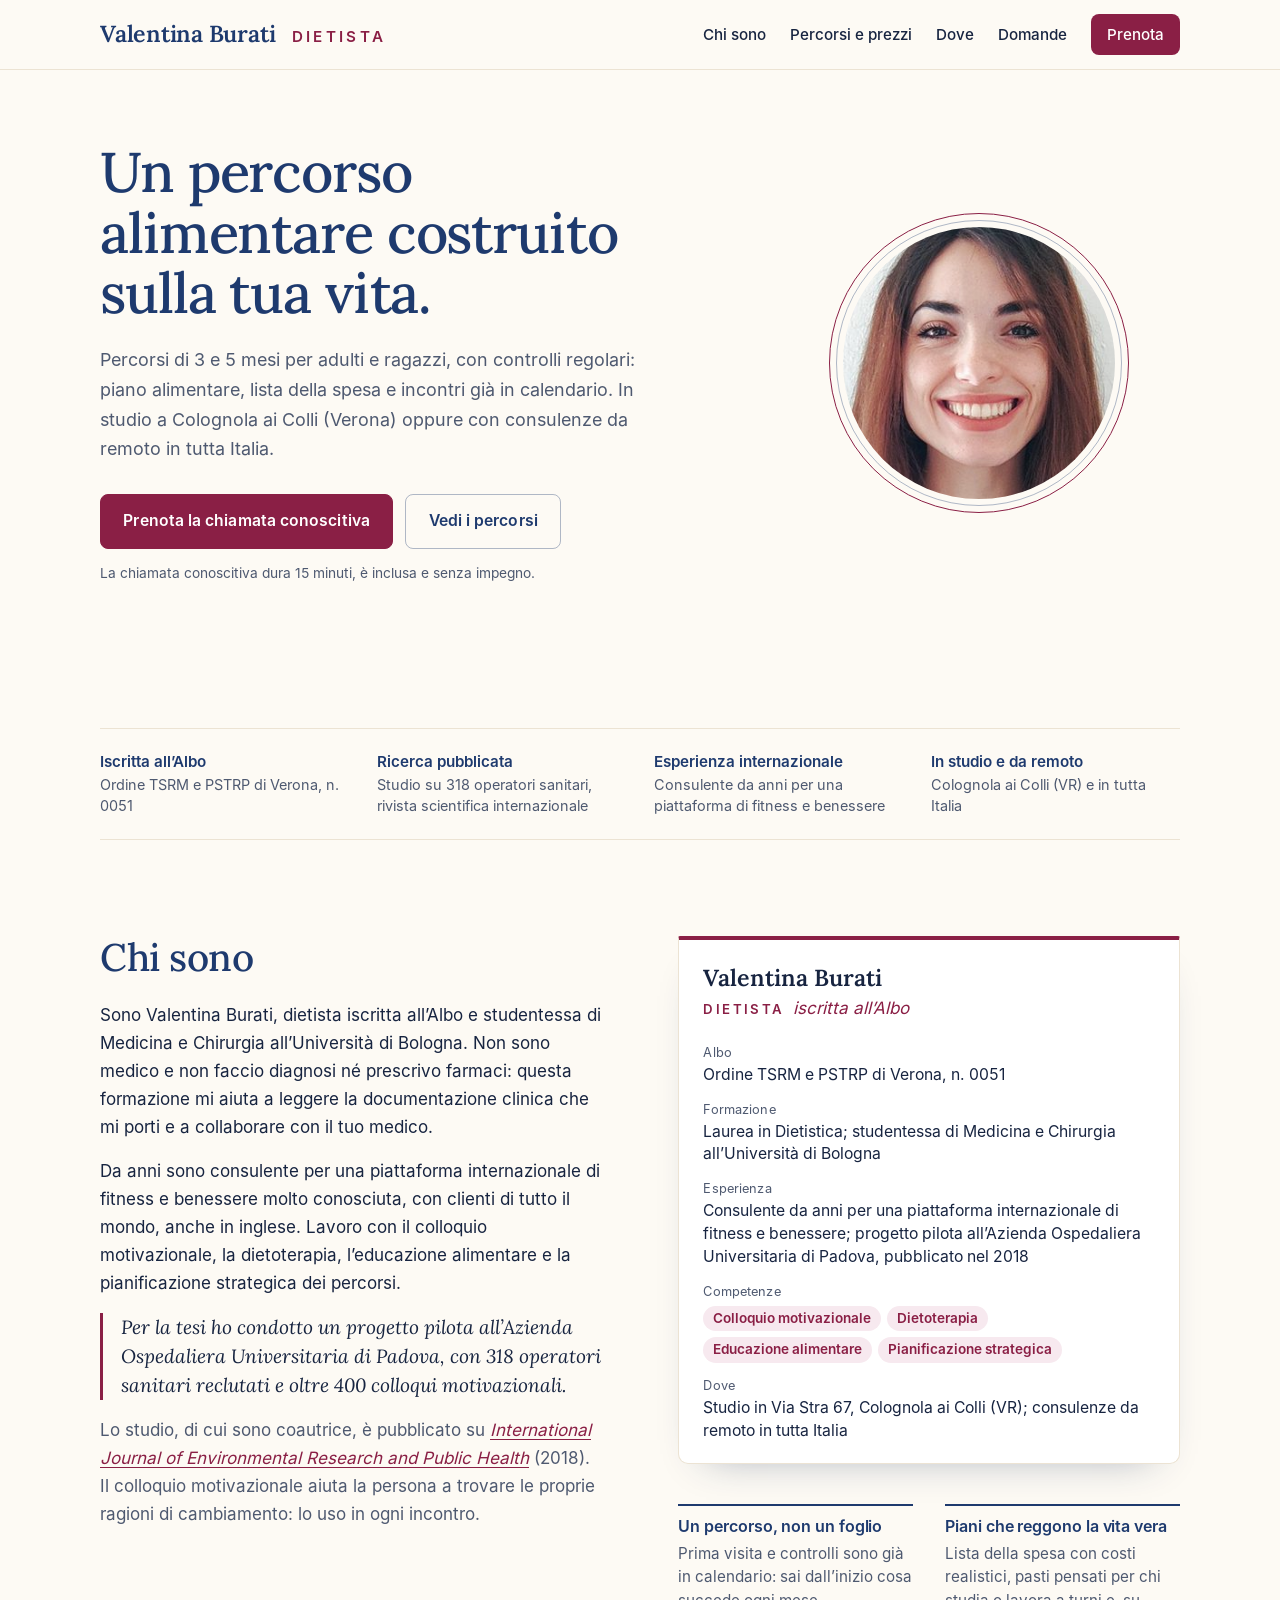
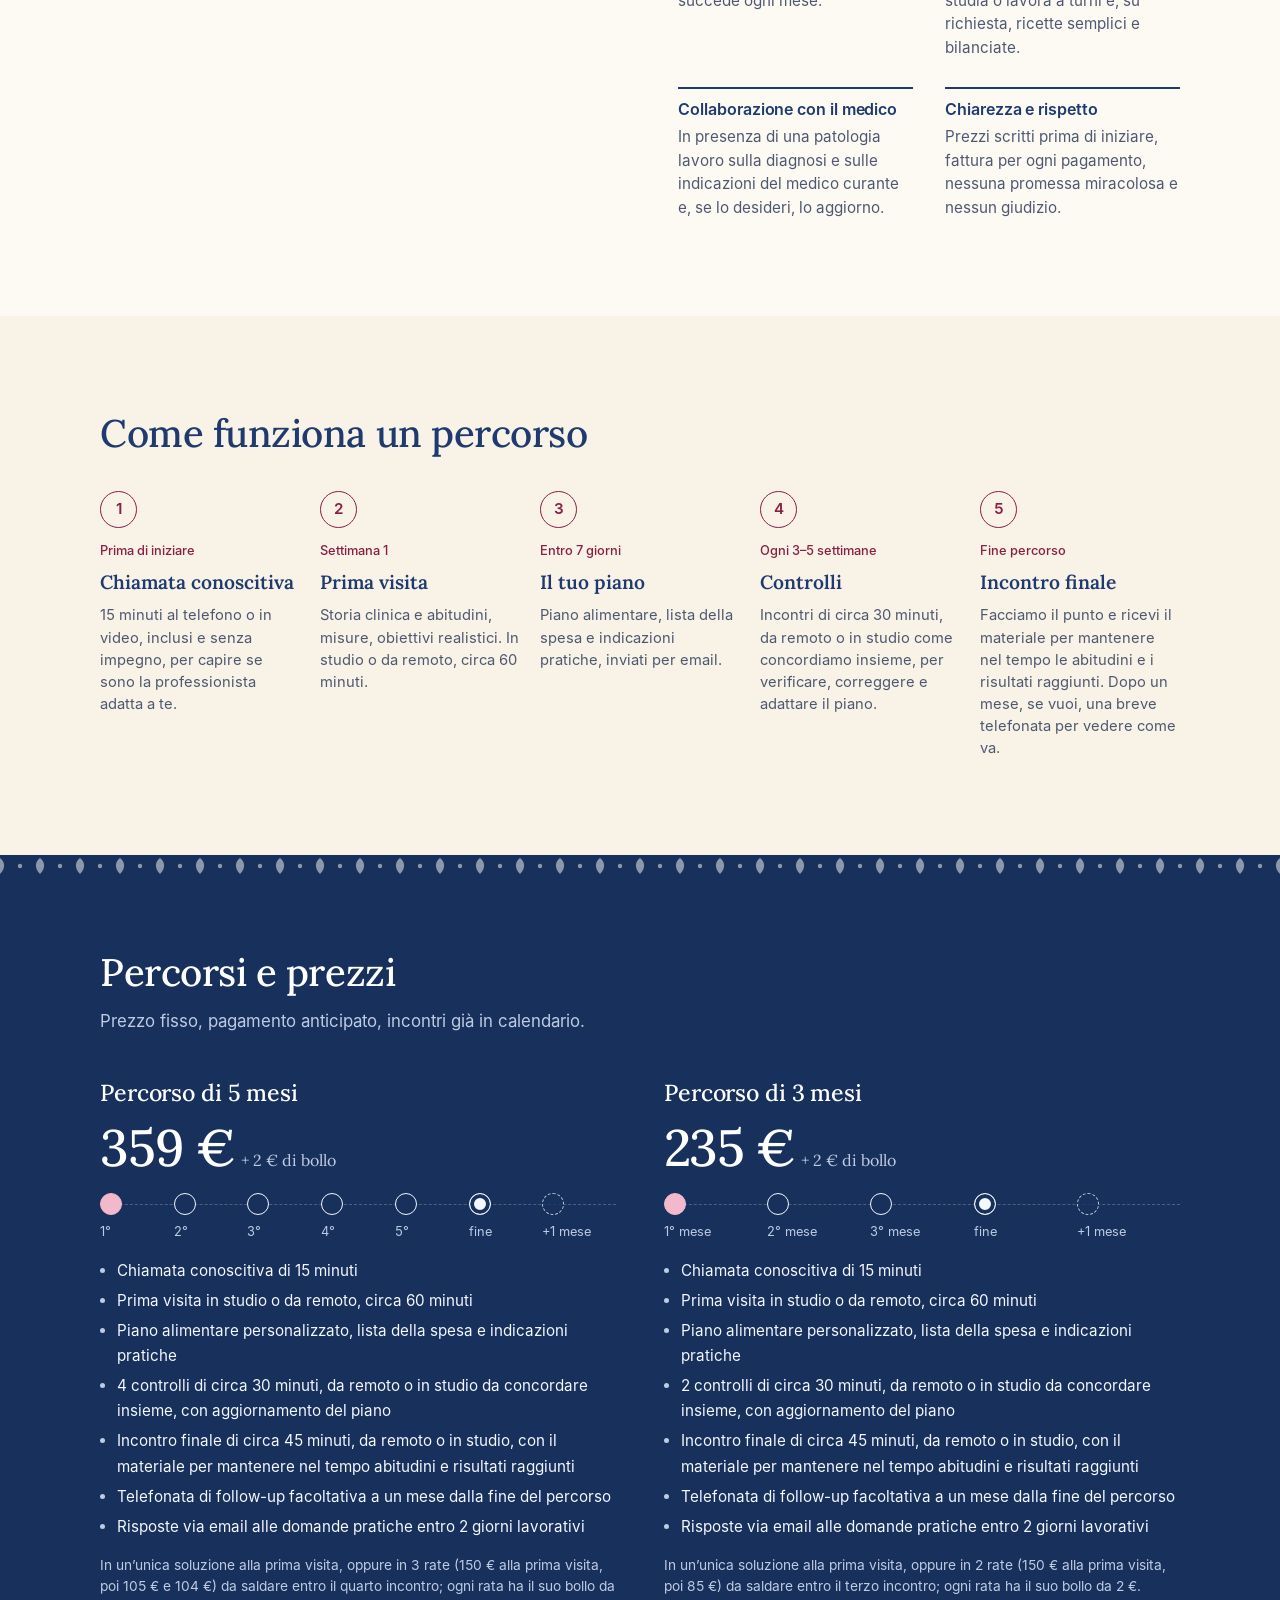
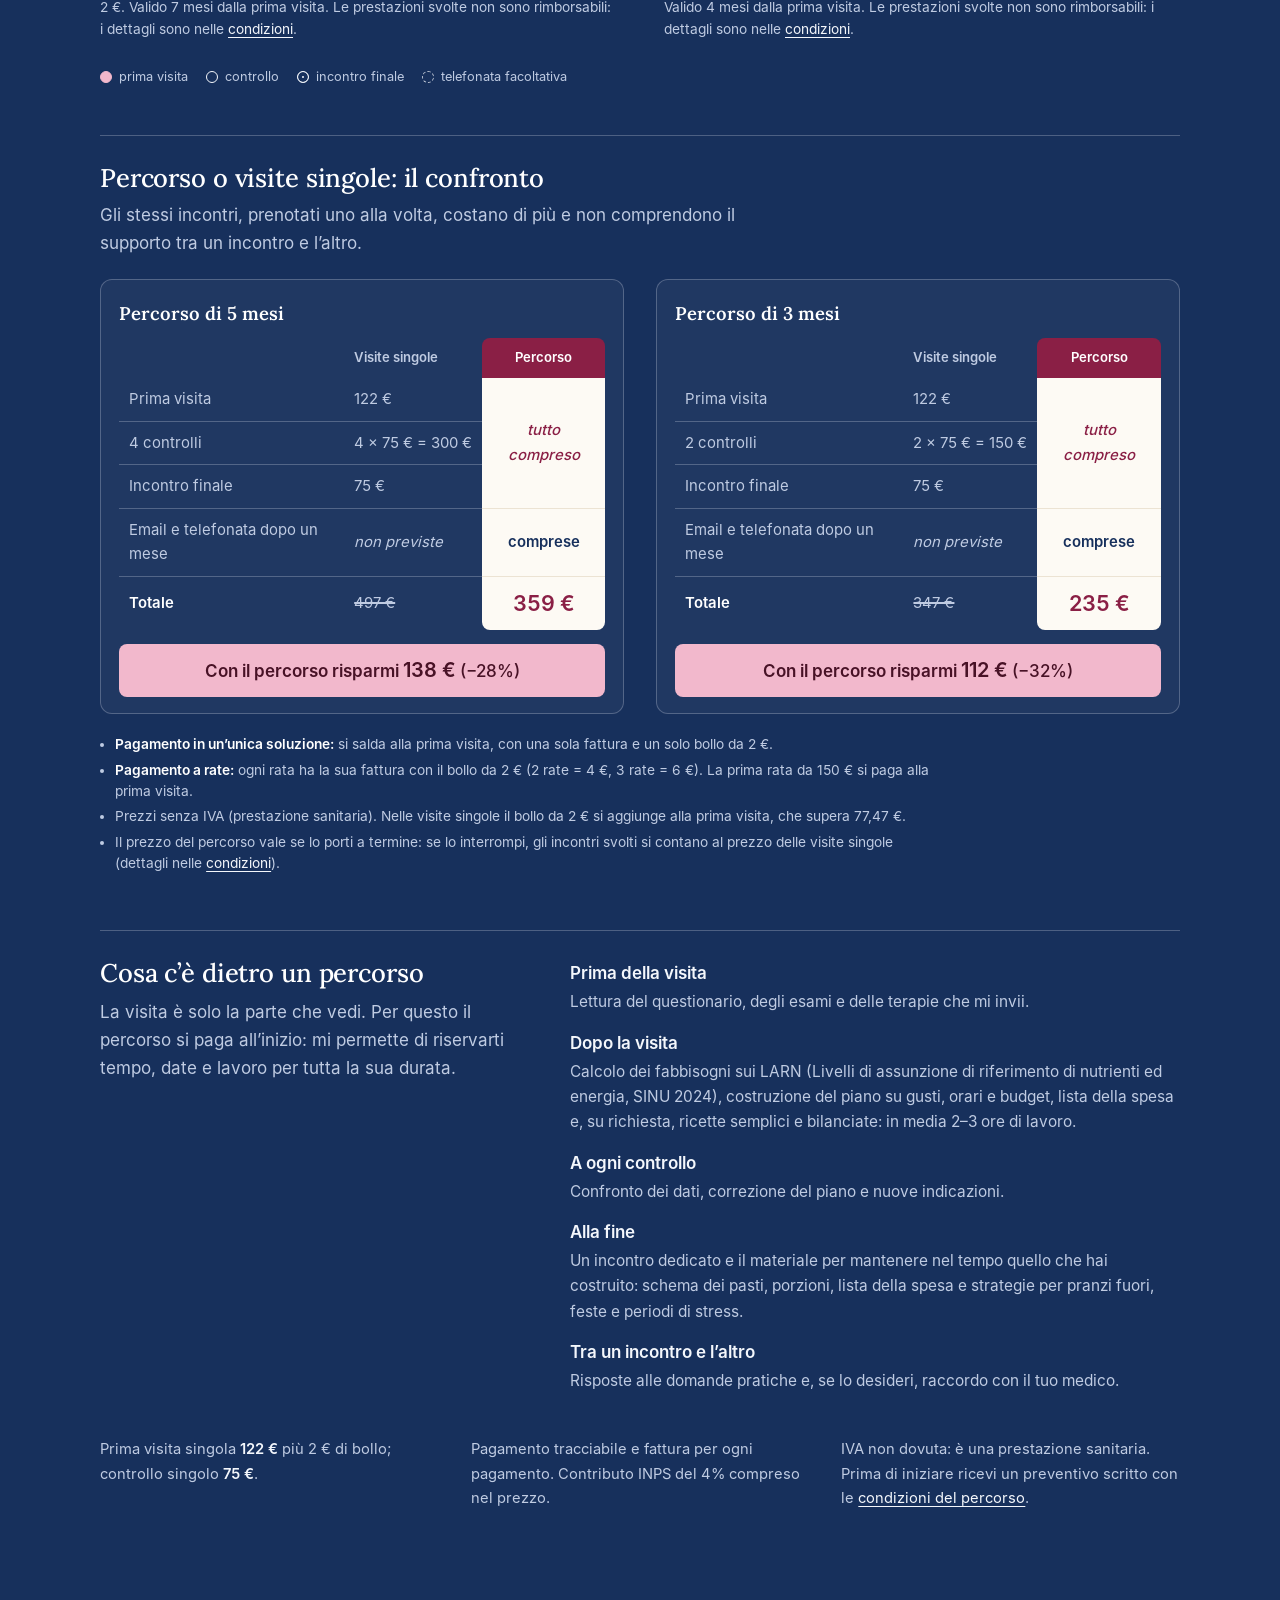
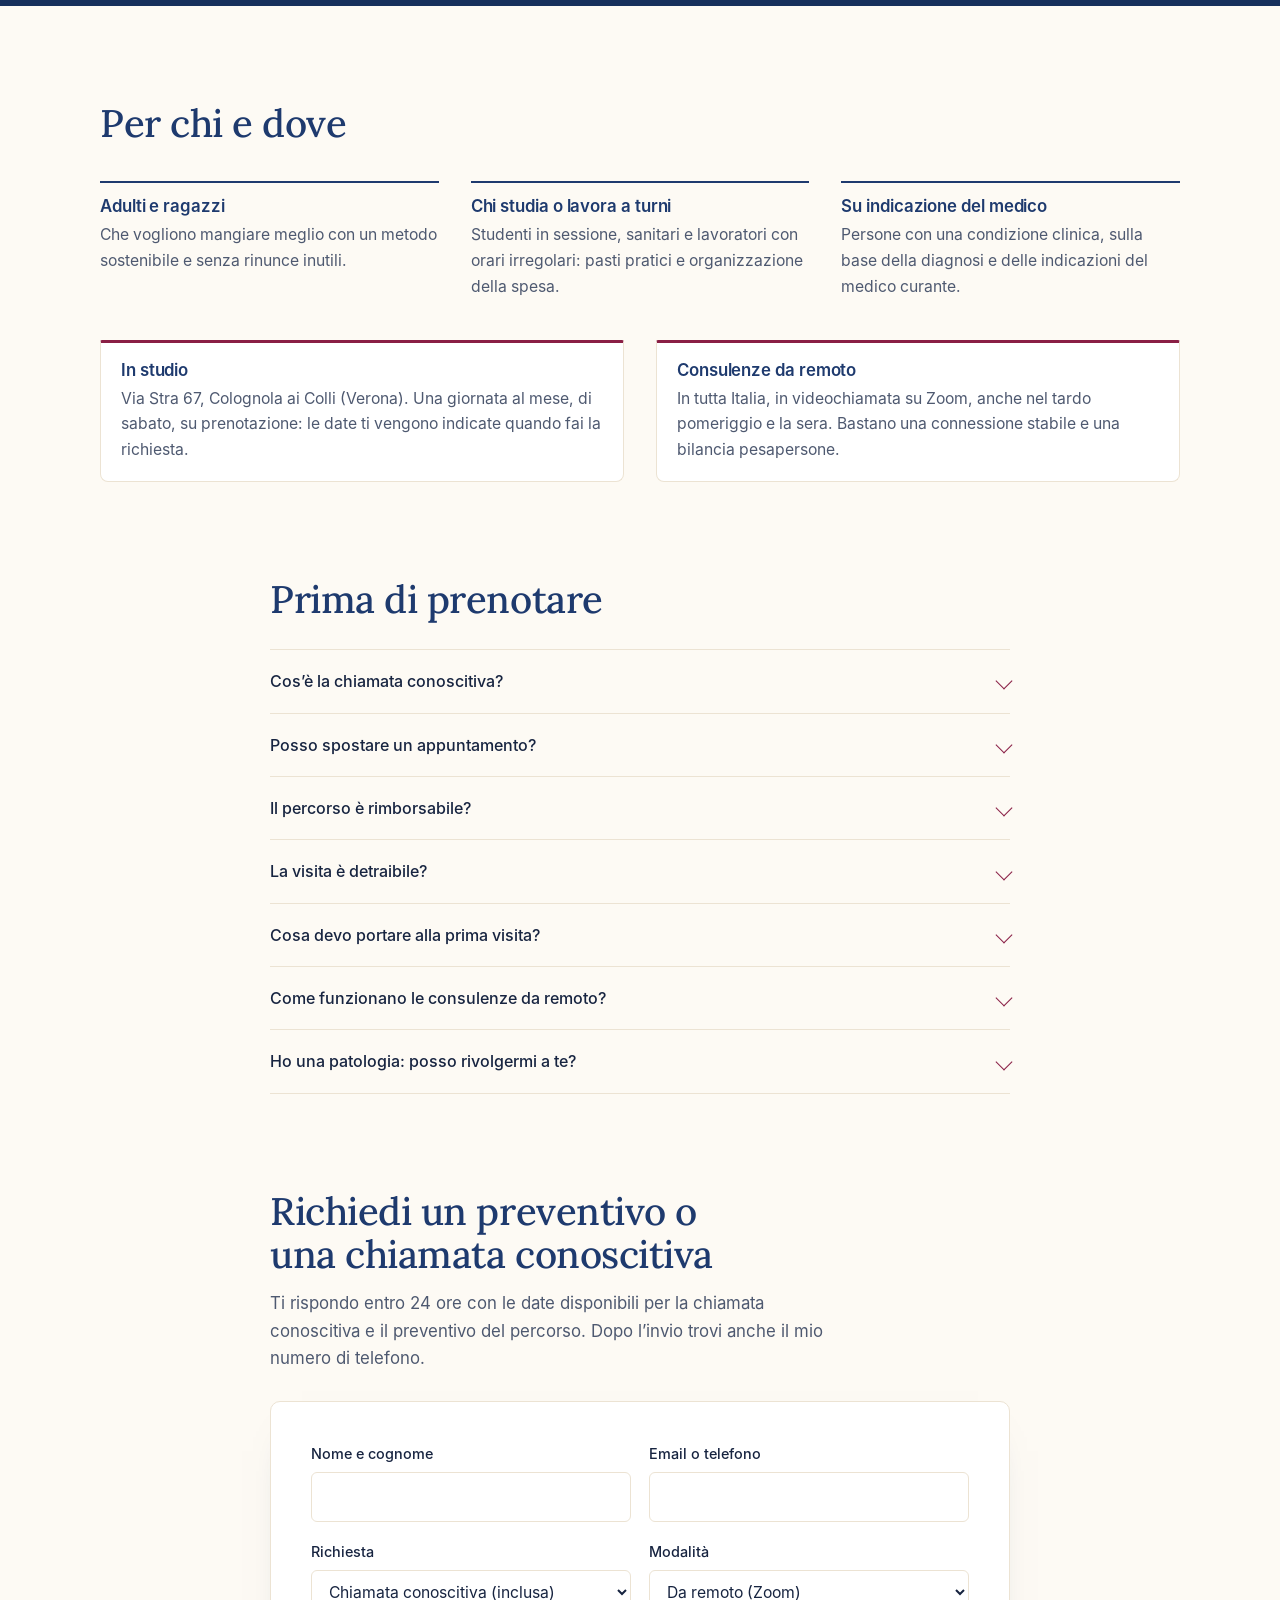
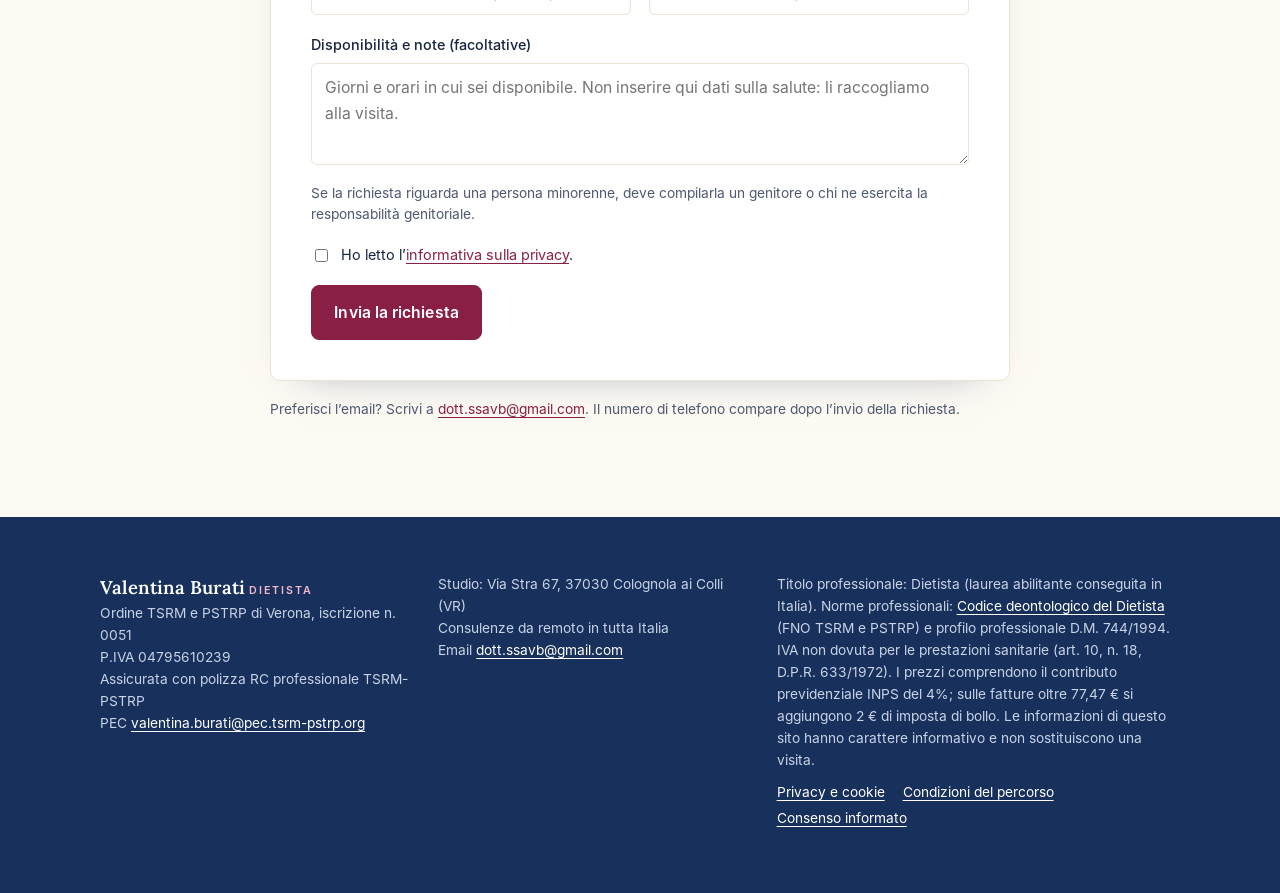
==== commit 40a1a9cf: "Design più professionale: testi in Inter, titoli in Lora, pulsante Prenota nell'intestazione, tappe " ====
--- a/index.html
+++ b/index.html
@@ -17,9 +17,13 @@
 <script type="application/ld+json">{"@context":"https://schema.org","@type":"MedicalBusiness","name":"Valentina Burati, dietista","medicalSpecialty":"DietNutrition","url":"https://valentinaburati.com/","email":"dott.ssavb@gmail.com","address":{"@type":"PostalAddress","streetAddress":"Via Stra 67","postalCode":"37030","addressLocality":"Colognola ai Colli","addressRegion":"VR","addressCountry":"IT"},"areaServed":"IT","founder":{"@type":"Person","name":"Valentina Burati","jobTitle":"Dietista","hasCredential":"Iscrizione all'Albo dei Dietisti, Ordine TSRM e PSTRP di Verona n. 0051"},"makesOffer":[{"@type":"Offer","name":"Percorso nutrizionale di 3 mesi","price":"235","priceCurrency":"EUR"},{"@type":"Offer","name":"Percorso nutrizionale di 5 mesi","price":"359","priceCurrency":"EUR"}]}</script>
 <meta name="description" content="Valentina Burati, dietista iscritta all’Albo. Percorsi nutrizionali di 3 e 5 mesi, in studio a Colognola ai Colli (VR) e consulenze da remoto in tutta Italia.">
 <link rel="preload" href="fonts/lora.woff" as="font" type="font/woff" crossorigin>
+<link rel="preload" href="fonts/inter-regular.woff" as="font" type="font/woff" crossorigin>
 <style>
 /* Identità: «radicchio di Verona». Porcellana fredda, inchiostro verde-nero, un rosso radicchio come unico accento.
    Una sola famiglia (Lora, ospitata sul sito: nessuna chiamata a servizi esterni). Il momento memorabile è il calendario dei percorsi. */
+@font-face{font-family:"Inter";src:url("fonts/inter-regular.woff") format("woff");font-weight:400;font-style:normal;font-display:swap}
+@font-face{font-family:"Inter";src:url("fonts/inter-medium.woff") format("woff");font-weight:500;font-style:normal;font-display:swap}
+@font-face{font-family:"Inter";src:url("fonts/inter-semibold.woff") format("woff");font-weight:600 700;font-style:normal;font-display:swap}
 @font-face{font-family:"Lora";src:url("fonts/lora.woff") format("woff");font-weight:400 700;font-style:normal;font-display:swap}
 @font-face{font-family:"Lora";src:url("fonts/lora-italic.woff") format("woff");font-weight:400 700;font-style:italic;font-display:swap}
 :root{
@@ -218,6 +222,58 @@
 .cta-bar.on{transform:none}footer{padding-bottom:110px}}
 @media (max-width:900px){.creds{grid-template-columns:1fr 1fr}}
 @media (prefers-reduced-motion:no-preference){html{scroll-behavior:smooth}}
+
+/* ===== Revisione «più professionale»: testo in Inter, titoli in Lora, ritmo e gerarchia più sobri ===== */
+:root{--ui:"Inter",system-ui,-apple-system,"Segoe UI",sans-serif;--muted:#4E5970}
+body{font-family:var(--ui);font-size:17px;line-height:1.65;font-variant-numeric:normal;-webkit-font-smoothing:antialiased}
+h1,h2,h3,h4,.brand,.letterhead .who,.pull,.price,.cmp h4,.compare h3,.behind h3{font-family:var(--serif)}
+h1{font-size:clamp(2.3rem,4.6vw,3.5rem);line-height:1.08;letter-spacing:-.02em;max-width:15ch}
+h2{font-size:clamp(1.8rem,3.2vw,2.4rem);letter-spacing:-.012em}
+h3{font-family:var(--ui);font-size:1.05rem;font-weight:600;letter-spacing:-.005em}
+.cmp h4{font-weight:600}
+section{padding-block:clamp(56px,8vw,96px)}
+.hero{padding-top:clamp(36px,6vw,72px)}
+.hero .lead{font-size:1.12rem;line-height:1.65;color:var(--muted);max-width:34rem}
+.intro{font-size:1.05rem}
+/* intestazione */
+header.top{background:color-mix(in srgb,var(--paper) 96%,transparent)}
+.top .wrap{padding-block:14px}
+.brand{font-size:1.45rem}
+nav.menu{font-family:var(--ui);font-size:.95rem;font-weight:500;align-items:center;gap:6px 24px}
+nav.menu a.nav-cta{background:var(--radicchio);color:#fff;padding:.5rem 1rem;border-radius:8px;text-decoration:none}
+nav.menu a.nav-cta:hover{background:var(--radicchio-deep);color:#fff;text-decoration:none}
+/* pulsanti */
+.btn{font-family:var(--ui);font-size:.98rem;font-weight:600;border-radius:8px;padding:.85rem 1.4rem;letter-spacing:.005em}
+.btn.quiet{border-color:color-mix(in srgb,var(--blu) 35%,transparent);color:var(--blu)}
+/* credenziali */
+.creds{border-color:var(--line)}
+.creds b{font-family:var(--ui);font-size:.95rem;font-weight:600}
+/* chi sono */
+.pull{font-size:1.2rem}
+.reasons div{border-top:2px solid var(--blu)}
+.reasons h3{font-size:1rem;margin-bottom:6px}
+/* tappe: numeri in cerchio, più sobri */
+.steps li::before{font-family:var(--ui);font-style:normal;font-weight:600;font-size:.95rem;width:2.2rem;height:2.2rem;border-radius:50%;display:grid;place-items:center;border:1.5px solid var(--radicchio);color:var(--radicchio);margin-bottom:6px}
+.steps .when{font-style:normal;font-size:.8rem;font-weight:500;color:var(--radicchio)}
+.steps b{font-family:var(--serif);font-size:1.2rem;font-weight:600;color:var(--blu)}
+/* prezzi */
+.plan h3{font-family:var(--serif);font-size:1.45rem;font-weight:500;color:#fff}
+.price{font-size:clamp(2.6rem,5vw,3.2rem)}
+.plan ul{font-size:.95rem}
+.legend,.cal li{font-family:var(--ui)}
+/* domande */
+summary{font-family:var(--ui);font-size:1rem;font-weight:500}
+details p{font-size:.98rem}
+/* modulo */
+label{font-family:var(--ui);font-weight:500;font-size:.9rem}
+input,select,textarea{font-family:var(--ui);font-size:.98rem;background:#fff}
+.booking{box-shadow:0 18px 40px -32px rgba(23,48,92,.5)}
+/* piè di pagina scuro */
+footer.site-foot{background:var(--blu-deep);color:#C9D3E6;border-top:0;padding-block:56px 64px}
+footer.site-foot b{color:#fff;font-family:var(--serif);font-size:1.15rem;font-weight:600}
+footer.site-foot a{color:#fff}
+footer.site-foot .caps{color:var(--rosa)!important}
+@media (max-width:640px){nav.menu{flex-wrap:nowrap;overflow-x:auto;width:100%;gap:14px;font-size:.9rem;padding-bottom:2px;scrollbar-width:none}nav.menu a{white-space:nowrap}nav.menu a[href="#dove"],nav.menu a[href="#domande"]{display:none}nav.menu a.nav-cta{padding:.35rem .8rem;margin-left:auto}h1{max-width:none}}
 </style>
 </head>
 <body>
@@ -225,7 +281,7 @@
 
 <header class="top"><div class="wrap">
   <a class="brand" href="#inizio">Valentina Burati<span>DIETISTA</span></a>
-  <nav class="menu" aria-label="Menu principale"><a href="#chi-sono">Chi sono</a><a href="#percorsi">Percorsi e prezzi</a><a href="#dove">Dove</a><a href="#domande">Domande</a><a href="#prenota">Prenota</a></nav>
+  <nav class="menu" aria-label="Menu principale"><a href="#chi-sono">Chi sono</a><a href="#percorsi">Percorsi e prezzi</a><a href="#dove">Dove</a><a href="#domande">Domande</a><a href="#prenota" class="nav-cta">Prenota</a></nav>
 </div></header>
 
 <main id="inizio">
@@ -458,7 +514,7 @@
 </main>
 <a class="cta-bar" id="ctabar" href="#prenota">Prenota la chiamata conoscitiva</a>
 
-<footer><div class="wrap cols">
+<footer class="site-foot"><div class="wrap cols">
   <div><b>Valentina Burati</b> <span class="caps" style="color:var(--radicchio)">DIETISTA</span><br>Ordine TSRM e PSTRP di Verona, iscrizione n. 0051<br>P.IVA 04795610239<br>Assicurata con polizza RC professionale TSRM-PSTRP<br>PEC <a href="mailto:valentina.burati@pec.tsrm-pstrp.org">valentina.burati@pec.tsrm-pstrp.org</a></div>
   <div>Studio: Via Stra 67, 37030 Colognola ai Colli (VR)<br>Consulenze da remoto in tutta Italia<br>Email <a href="mailto:dott.ssavb@gmail.com">dott.ssavb@gmail.com</a></div>
   <div>Titolo professionale: Dietista (laurea abilitante conseguita in Italia). Norme professionali: <a href="https://tsrm-pstrp.org/wp-content/uploads/2025/02/CD_Dietista.pdf" rel="noopener">Codice deontologico del Dietista</a> (FNO TSRM e PSTRP) e profilo professionale D.M. 744/1994. IVA non dovuta per le prestazioni sanitarie (art. 10, n. 18, D.P.R. 633/1972). I prezzi comprendono il contributo previdenziale INPS del 4%; sulle fatture oltre 77,47 € si aggiungono 2 € di imposta di bollo. Le informazioni di questo sito hanno carattere informativo e non sostituiscono una visita.
